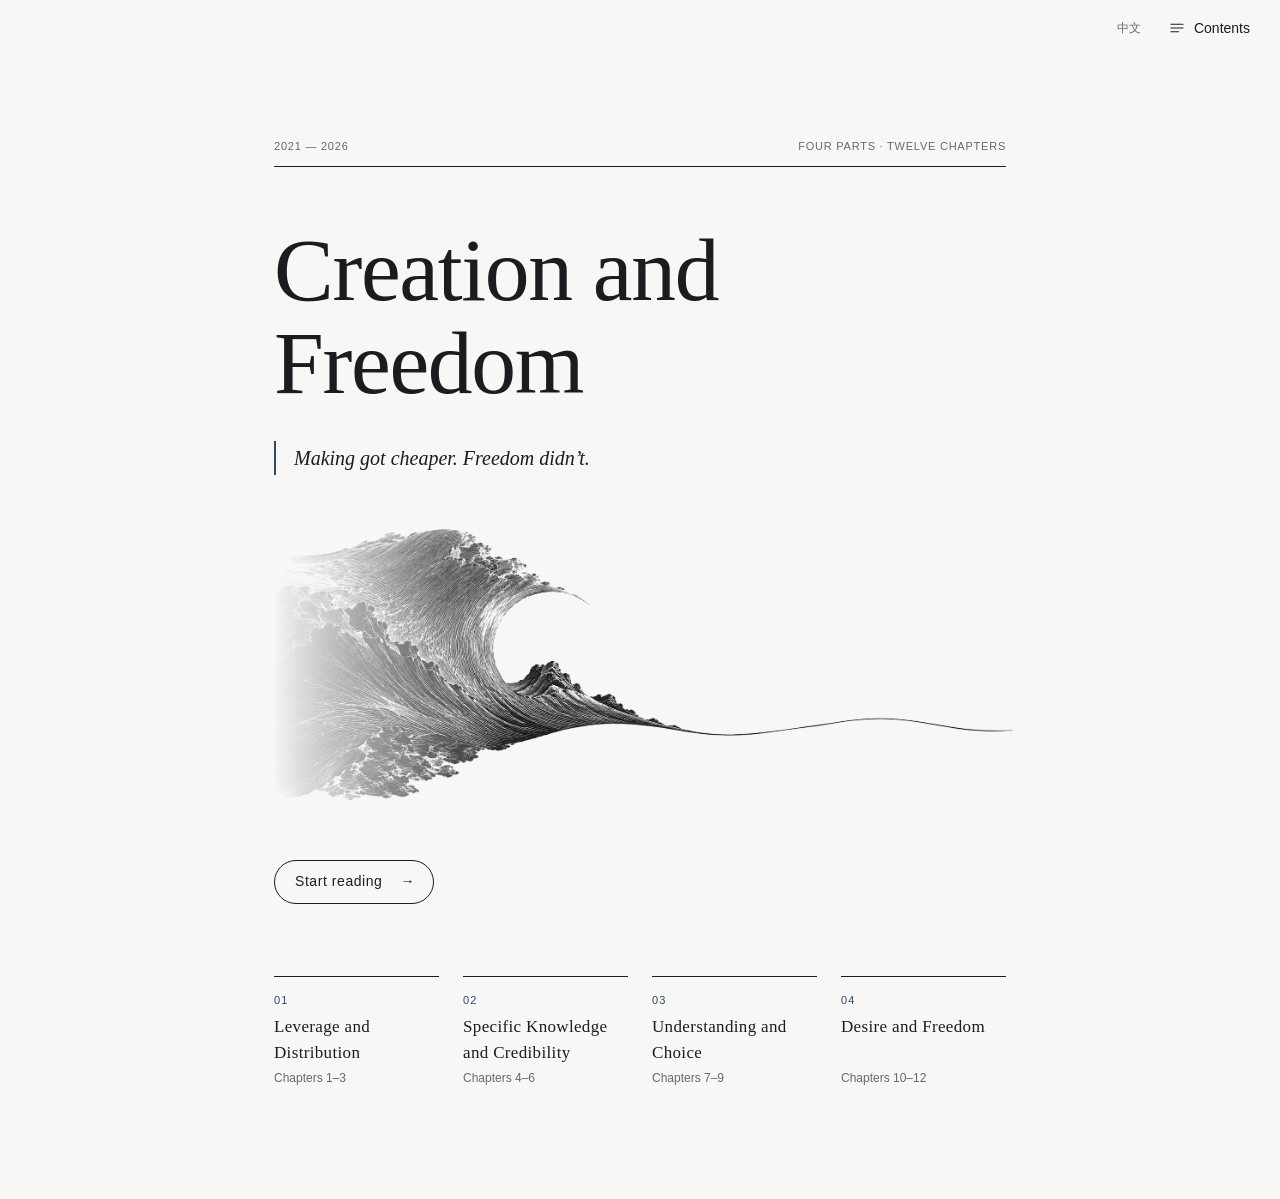
==== en/index.html @ 105a15ce "Polish editor notes and stabilize reader layout for v2.4.1" ====
<!doctype html>
<html lang="en">
<head>
<meta charset="utf-8"><meta name="viewport" content="width=device-width,initial-scale=1,viewport-fit=cover">
<meta name="color-scheme" content="light dark"><meta name="description" content="Creation and Freedom：A Naval Reader。">
<script>if(/^#c(?:0\d|1[0-4])(?:-b\d{3})?$/.test(location.hash)){document.documentElement.classList.add('reader-starting');document.addEventListener('DOMContentLoaded',()=>{if(!document.documentElement.classList.contains('js'))document.documentElement.classList.remove('reader-starting');},{once:true});}</script>
<title>Creation and Freedom · A Naval Reader</title><link rel="icon" href="data:,"><style>
@font-face{font-family:"Creation Kai";src:url("../assets/fonts/reader-kai-v241.woff2") format("woff2");font-style:normal;font-weight:400;font-display:swap}
@font-face{font-family:"Creation Song";src:url("../assets/fonts/reader-song-v240.woff2") format("woff2");font-style:normal;font-weight:400 600;font-display:swap}

/* Tokens. One neutral paper, one ink, one ink-indigo accent used sparingly. */
:root{
 --paper:#f7f7f5;--raised:#fff;--ink:#1b1c1f;--secondary:#666870;--line:#e2e3e3;--line-strong:#c9cbcd;--toggle-off:#8a8c92;--panel:#efeff0;
 --accent:#2e4a6b;--accent-soft:rgb(46 74 107 / 8%);--accent-line:rgb(46 74 107 / 30%);--wash:rgb(27 28 31 / 5%);--wash-strong:rgb(27 28 31 / 9%);
 --shadow:0 1px 2px rgb(27 28 31 / 6%),0 10px 32px rgb(27 28 31 / 10%);
 --body-size:18px;--serif:"Creation Song","Songti SC","Noto Serif CJK SC","Source Han Serif SC",SimSun,serif;
 --sans:-apple-system,BlinkMacSystemFont,"PingFang SC","Helvetica Neue","Microsoft YaHei",sans-serif;--kai:"Creation Kai","Kaiti SC","STKaiti","KaiTi",var(--serif);
 --body-font:var(--serif);--page-gap:48px;--bar:56px;--ease:cubic-bezier(.2,.7,.2,1);color-scheme:light
}
:root[data-night]{
 --paper:#121315;--raised:#1d1f22;--ink:#dcdde0;--secondary:#9c9fa6;--line:#2b2d31;--line-strong:#43464c;--toggle-off:#73767d;--panel:#18191c;
 --accent:#93abc7;--accent-soft:rgb(147 171 199 / 16%);--accent-line:rgb(147 171 199 / 38%);--wash:rgb(255 255 255 / 6%);--wash-strong:rgb(255 255 255 / 11%);
 --shadow:0 1px 2px rgb(0 0 0 / 30%),0 12px 36px rgb(0 0 0 / 40%);color-scheme:dark
}
:root[data-font=sans]{--body-font:var(--sans)}:root[data-font=kai]{--body-font:var(--kai)}
html[lang=en]{--serif:Charter,"Iowan Old Style",Georgia,"Times New Roman",serif;--kai:Baskerville,"Palatino Linotype",Palatino,Georgia,serif}

/* Base */
*{box-sizing:border-box}html{scroll-padding-top:84px;background:var(--paper)}
body{margin:0;background:var(--paper);color:var(--ink);font-family:var(--serif);-webkit-text-size-adjust:100%;-webkit-font-smoothing:antialiased;text-rendering:optimizeLegibility}
::selection{background:rgb(46 74 107 / 16%)}:root[data-night] ::selection{background:rgb(147 171 199 / 28%)}
a{color:inherit;text-underline-offset:.24em;text-decoration-thickness:1px;text-decoration-color:var(--line-strong)}
a:hover{text-decoration-color:currentColor}
strong{font-weight:600}
button,input,select,output,legend,dialog,.cover-meta,.cover-index,.chapter-part,.chapter-nav,.reading-entry,.menu-button,.muted,.disclaimer,#pager,.topbar{font-family:var(--sans)}
button,input,select{font-size:inherit}
button{cursor:pointer;background:transparent;color:var(--ink);border:0;min-width:44px;min-height:44px;padding:0 12px;border-radius:10px}
button:disabled,#pager button[aria-disabled=true]{opacity:.28;cursor:default}
a,button,input,select,summary{touch-action:manipulation;-webkit-tap-highlight-color:transparent}
a:focus-visible,button:focus-visible,input:focus-visible,select:focus-visible,summary:focus-visible{outline:2px solid var(--accent);outline-offset:3px;border-radius:6px}
#reading:focus,.chapter [tabindex="-1"]:focus{outline:none}
[hidden]{display:none!important}
.visually-hidden{position:absolute;width:1px;height:1px;padding:0;margin:-1px;overflow:hidden;clip-path:inset(50%);white-space:nowrap;border:0}
.skip-link{position:fixed;z-index:9;top:12px;left:16px;background:var(--raised);padding:14px 18px;border-radius:999px;text-decoration:none;font:500 13px/1 var(--sans);transform:translateY(-200%)}.skip-link:focus{transform:none;box-shadow:var(--shadow)}
.reader-starting main{visibility:hidden}

/* Top bar: quiet, translucent, with a hairline of chapter progress. */
.topbar{position:fixed;inset:0 0 auto;z-index:4;height:var(--bar);padding:0 max(16px,env(safe-area-inset-right)) 0 max(20px,env(safe-area-inset-left));display:flex;align-items:center;justify-content:space-between;gap:16px;background:color-mix(in srgb,var(--paper) 86%,transparent);-webkit-backdrop-filter:saturate(1.4) blur(14px);backdrop-filter:saturate(1.4) blur(14px)}
.topbar::after{content:"";position:absolute;inset:auto 0 0;height:1px;background:var(--line);opacity:0;transition:opacity .2s}
body:has(#cover[hidden]) .topbar::after{opacity:1}
.brand{min-height:44px;display:flex;align-items:center;font:600 14px/1 var(--serif);letter-spacing:.06em;text-decoration:none;white-space:nowrap;overflow:hidden;text-overflow:ellipsis;transition:opacity .2s}
html[lang=en] .brand{letter-spacing:0;font-weight:400;font-size:15px}
body:has(#cover:not([hidden])) .brand{opacity:0;visibility:hidden}
.top-actions{display:flex;align-items:center;gap:4px;margin-left:auto}
.language-switch{min-width:44px;min-height:44px;display:flex;justify-content:center;align-items:center;padding:0 10px;border-radius:10px;font:500 12px/1 var(--sans);letter-spacing:.04em;text-decoration:none;color:var(--secondary)}
@media(hover:hover){.language-switch:hover{color:var(--ink);background:var(--wash)}}
.menu-button{display:inline-flex;align-items:center;gap:8px;padding:0 14px 0 12px;font-size:14px;font-weight:500}
.menu-button svg{width:18px;height:18px;fill:none;stroke:currentColor;stroke-width:1.6;stroke-linecap:round}
@media(hover:hover){.menu-button:hover{background:var(--wash)}}.menu-button:active{background:var(--wash-strong)}
#read-progress{position:absolute;left:0;bottom:0;height:2px;width:100%;background:var(--accent);transform-origin:0 50%;transform:scaleX(var(--progress,0));z-index:1;transition:transform .25s var(--ease)}
body:has(#cover:not([hidden])) #read-progress{opacity:0}
.js body:has(dialog:modal) .top-actions{visibility:hidden}

/* Cover */
main{max-width:860px;margin:auto;padding:116px 64px 96px}
#cover{max-width:760px;margin:auto;padding-top:24px}
.cover-meta{display:flex;justify-content:space-between;gap:16px;border-bottom:1px solid var(--ink);padding-bottom:14px;font-size:11px;font-weight:500;letter-spacing:.14em;text-transform:uppercase;color:var(--secondary);font-variant-numeric:tabular-nums}
.cover-title{padding-top:56px}
.cover-title h1{font-size:clamp(48px,7vw,92px);font-weight:600;line-height:1.18;letter-spacing:.08em;margin:0 0 20px}
html[lang=en] .cover-title h1{letter-spacing:-.015em;line-height:1.04;font-weight:400}
.tagline{margin:32px 0 0;padding-left:18px;border-left:2px solid var(--accent);font:20px/1.7 var(--kai);color:var(--ink);max-width:28em}
html[lang=en] .tagline{font-style:italic}
/* The art's ink spans x 26–1732 and y 121–751 of 1774×887: crop the blank bands and scale so the ink meets both column edges. */
.cover-art{display:block;width:104%;max-width:none;height:auto;aspect-ratio:1774/672;object-fit:cover;margin:48px 0 0 -1.52%;mix-blend-mode:multiply;filter:brightness(1.02) contrast(1.03);-webkit-mask-image:linear-gradient(90deg,transparent 1%,rgb(0 0 0 / 35%) 12%,#000 32%);mask-image:linear-gradient(90deg,transparent 1%,rgb(0 0 0 / 35%) 12%,#000 32%)}
:root[data-night] .cover-art{filter:brightness(1.02) contrast(1.03) invert(1) brightness(.7);mix-blend-mode:screen;opacity:.9}
.cover-actions{display:flex;flex-wrap:wrap;align-items:center;gap:14px 24px;margin-top:48px}
.reading-entry{display:inline-flex;gap:18px;align-items:center;justify-content:space-between;min-height:44px;padding:10px 18px 10px 20px;border:1px solid var(--ink);color:var(--ink);border-radius:999px;font-size:14px;font-weight:500;letter-spacing:.04em;line-height:1.5;text-decoration:none;transition:background-color .2s var(--ease),color .2s var(--ease)}
:root[data-night] .reading-entry{border-color:var(--line-strong)}
:root[data-night] :is(.cover-meta,.cover-index a){border-color:var(--line-strong)}
.reading-entry span{transition:transform .2s var(--ease)}
@media(hover:hover){.reading-entry:hover{background:var(--ink);color:var(--paper)}:root[data-night] .reading-entry:hover{border-color:var(--ink)}}.reading-entry:hover span{transform:translateX(3px)}
.reading-entry:active{opacity:.85}
.disclaimer{margin:0;font-size:12px;line-height:1.6;color:var(--secondary)}
.cover-index{display:grid;grid-template-columns:repeat(4,minmax(0,1fr));gap:0 24px;margin-top:72px}
.cover-index a{position:relative;display:grid;grid-template-rows:auto 1fr auto;align-content:start;gap:6px;min-height:44px;padding:16px 0 18px;border-top:1px solid var(--ink);text-decoration:none}
.part-number{font:500 11px/1.4 var(--sans);letter-spacing:.1em;color:var(--accent);font-variant-numeric:tabular-nums}
.part-name{font:500 17px/1.5 var(--serif);letter-spacing:.02em}
.part-range{align-self:end;font-size:12px;color:var(--secondary)}
.part-arrow{position:absolute;right:0;top:15px;color:var(--secondary);opacity:0;transform:translateX(-4px);transition:opacity .2s,transform .2s var(--ease)}
.cover-index a:hover .part-arrow,.cover-index a:focus-visible .part-arrow{opacity:1;transform:none;color:var(--accent)}
.cover-index a:hover .part-name{text-decoration:underline;text-decoration-color:var(--accent-line);text-underline-offset:.3em}
.cover-toc{margin-top:50px}.js .cover-toc{display:none}

/* Reading column */
#reading-stage{width:min(100%,30em);font-size:var(--body-size);margin:auto}
.chapter{font:var(--body-size)/1.9 var(--body-font);overflow-wrap:break-word;line-break:strict;font-kerning:normal}
html[lang=zh-CN] .chapter{text-spacing-trim:trim-start}
html[lang=zh-CN] .cover-title h1{font-feature-settings:"halt"}
html[lang=zh-CN] :is(.chapter,.drawer-body,#note-dialog){text-autospace:normal}
.chapter-header{margin-bottom:2.4em;break-inside:avoid}
.chapter-part{display:flex;flex-direction:column;gap:12px;font-size:12px;letter-spacing:.08em;color:var(--secondary);margin:0 0 14px;line-height:1.5}
.chapter-no{font:400 52px/1 var(--serif);letter-spacing:0;color:var(--accent);font-variant-numeric:lining-nums tabular-nums}
html[lang=en] .chapter-no{font-variant-numeric:oldstyle-nums;font-size:58px}
.chapter h1{font-weight:600;font-size:1.65em;line-height:1.45;letter-spacing:.01em;margin:0;text-wrap:balance}
.row{display:contents}.prose{display:contents}
.prose p{margin:0 0 1.05em;text-align:justify;orphans:2;widows:2;hanging-punctuation:allow-end}
.prose h2{font-size:1.08em;font-weight:600;line-height:1.6;margin:2.1em 0 .8em;break-after:avoid;break-inside:avoid;text-wrap:balance}
.chapter-header+.heading-row h2{margin-top:.4em}
html[lang=en] .chapter{line-height:1.68;line-break:auto;hyphens:auto}
html[lang=en] .chapter h1,html[lang=en] .chapter h2{hyphens:none;letter-spacing:-.005em}
html[lang=en] .chapter h1{font-weight:600;line-height:1.25}
html[lang=en] :is(.chapter-part,.toc-group h2){letter-spacing:.01em;text-transform:none}
html[lang=en] .cover-meta{letter-spacing:.07em}

/* Editor's notes carry the counterpoints; a ruled margin sets them apart. */
.limit-row h2,.limit-row p{border-left:2px solid var(--accent-line);padding-left:1.1em}
.limit-row h2{margin-bottom:0;padding-bottom:.8em}
.limit-row p{margin-bottom:0;padding-bottom:1.05em}
.limit-tag{display:inline-block;margin-right:.7em;padding:.35em .55em;border-radius:5px;background:var(--accent-soft);color:var(--accent);font:600 .62em/1 var(--sans);letter-spacing:.1em;vertical-align:.18em;text-transform:uppercase}

.chapter-nav{display:grid;grid-template-columns:1fr 1fr;gap:16px;margin-top:3em;font-size:13px;line-height:1.55;break-inside:avoid}
.chapter-nav a{display:block;padding:14px 16px;border:1px solid var(--line);border-radius:12px;text-decoration:none;transition:border-color .2s,background .2s}
@media(hover:hover){.chapter-nav a:hover{border-color:var(--line-strong);background:var(--wash)}}
.chapter-nav a:last-child{grid-column:2;text-align:right}
.chapter-nav-label{display:block;font-size:11px;letter-spacing:.06em;color:var(--secondary);margin-bottom:4px}
.book-end{break-inside:avoid;text-align:center;padding:5em 0 3em;color:var(--secondary);font:15px/1.5 var(--serif);letter-spacing:.3em}
.book-end i{display:block;width:6px;height:6px;margin:24px auto 0;border-radius:50%;background:var(--accent)}

/* Note markers */
.paragraph-note{position:relative;display:inline-flex;align-items:center;justify-content:center;vertical-align:baseline;top:-.5em;width:18px;min-width:18px;height:18px;padding:0;margin-left:3px;border-radius:50%;font:600 9.5px/1 var(--sans);font-variant-numeric:tabular-nums;color:var(--accent);background:var(--accent-soft);text-decoration:none;white-space:nowrap;transition:background .15s,color .15s}
.paragraph-note::after{content:"";position:absolute;inset:-13px}
.note-anchor{display:inline-block;white-space:nowrap}
html[lang=zh-CN] .paragraph-note{margin-left:1px}
@media(hover:hover) and (pointer:fine){.paragraph-note:hover{color:var(--raised);background:var(--accent)}}
.paragraph-note:focus-visible{outline:none;box-shadow:none;border-radius:50%;color:var(--accent);background:var(--accent-line)}
.paragraph-note[aria-expanded=true]{color:var(--raised);background:var(--accent)}
.js .notes-hidden .paragraph-note{visibility:hidden;pointer-events:none}
.annotation-bank{border-top:1px solid var(--line);margin-top:50px}.annotation-bank article{padding:20px 0}.js .annotation-bank{display:none}

/* Paged mode. reader.js assumes the 48px column gap. */
.js body.is-paged{overflow:clip}
.js body.is-paged main{max-width:none;padding:0}
.js body.is-paged #reading-stage{position:fixed;top:max(84px,calc(env(safe-area-inset-top) + 64px));left:50%;transform:translateX(-50%);width:min(30em,calc(100vw - 64px));height:calc(100dvh - 164px - env(safe-area-inset-bottom));overflow:clip;touch-action:pan-y pinch-zoom}
.js body.is-paged .chapter{height:100%;width:100%;column-width:var(--page-width);column-gap:var(--page-gap);column-fill:auto;transform:translateX(var(--page-shift,0px))}
.js body.is-paged .prose p{hanging-punctuation:none}
.js body.is-paged .chapter-nav{display:none}
.js body.is-paged .chapter-header{margin-bottom:1.9em}
#pager{position:fixed;bottom:max(14px,env(safe-area-inset-bottom));left:50%;transform:translateX(-50%);width:min(30em,calc(100vw - 40px));font-size:var(--body-size);display:flex;justify-content:space-between;align-items:center;color:var(--secondary);z-index:3}
#pager button{color:var(--secondary);border-radius:50%;width:44px;padding:0;display:grid;place-items:center;transition:background .15s,color .15s}
@media(hover:hover){#pager button:hover:not([aria-disabled=true]){color:var(--ink);background:var(--wash)}}
#pager svg{display:block;width:20px;height:20px;fill:none;stroke:currentColor;stroke-width:1.5;stroke-linecap:round;stroke-linejoin:round}
#page-status{font:500 11px/1 var(--sans);letter-spacing:.08em;font-variant-numeric:tabular-nums;padding:7px 12px;border-radius:999px;background:var(--wash)}

/* Dialogs */
dialog{color:var(--ink);background:var(--raised);border:1px solid var(--line);padding:28px;width:min(500px,calc(100vw - 48px));max-height:calc(100dvh - 64px);overflow:auto;overscroll-behavior:contain}
dialog::backdrop{background:rgb(16 18 22 / 26%);-webkit-backdrop-filter:blur(2px);backdrop-filter:blur(2px)}
body:has(dialog:modal){overflow:hidden}
.dialog-header{display:flex;align-items:center;justify-content:space-between;gap:16px;margin-bottom:24px}
dialog h2{font-size:17px;font-weight:600;line-height:1.5;margin:0}
.close-button,.pin-contents,.settings-shortcut{display:grid;place-items:center;flex:0 0 44px;width:44px;height:44px;min-width:44px;padding:0;margin:0;color:var(--secondary)}
.close-button svg,.pin-contents svg,.settings-shortcut svg{display:block;width:20px;height:20px;fill:none;stroke:currentColor;stroke-width:1.5;stroke-linecap:round;stroke-linejoin:round}
.close-button:hover,.settings-shortcut:hover,.pin-contents:hover,.pin-contents[aria-pressed=true]{color:var(--ink)}
@media(hover:hover){.close-button:hover,.settings-shortcut:hover,.pin-contents:hover{background:var(--wash)}}
.close-button:active,.settings-shortcut:active,.pin-contents:active{background:var(--wash-strong)}
.close-button:focus-visible,.settings-shortcut:focus-visible,.pin-contents:focus-visible{outline:none;box-shadow:none;color:var(--accent);background:var(--accent-soft)}
.pin-contents[aria-pressed=true] svg path:first-child{fill:currentColor}.pin-contents[aria-pressed=false] svg{transform:rotate(35deg)}
.settings-shortcut circle{fill:var(--panel)}
.settings-shortcut{border-radius:50%}
.contents-actions{display:flex;align-items:center;flex-shrink:0;gap:2px}

/* Contents drawer */
#contents{margin:0 auto 0 0;width:360px;max-width:calc(100% - 28px);height:100dvh;max-height:100dvh;padding:0;border:0;border-right:1px solid var(--line);background:var(--panel);overflow:hidden;box-shadow:var(--shadow)}
#contents .dialog-header{padding:max(10px,env(safe-area-inset-top)) 12px 10px 24px;min-height:var(--bar);margin:0;border-bottom:1px solid var(--line);background:var(--panel)}
#contents[open]{display:grid;grid-template-rows:auto minmax(0,1fr)}
.drawer-body{padding:12px 24px max(28px,env(safe-area-inset-bottom));min-height:0;overflow:auto;overscroll-behavior:contain}
.drawer-section>summary{list-style:none;display:flex;align-items:center;justify-content:space-between;min-height:48px;cursor:pointer;font-size:14px;font-weight:500}
.drawer-section>summary::-webkit-details-marker{display:none}
.drawer-section>summary::after{content:"";width:7px;height:7px;margin-right:4px;border-right:1.5px solid var(--secondary);border-bottom:1.5px solid var(--secondary);transform:translateY(-2px) rotate(45deg);transition:transform .2s var(--ease)}
.drawer-section[open]>summary::after{transform:translateY(2px) rotate(-135deg)}
#search-panel,#marks-panel,.settings-panel{border-bottom:1px solid var(--line)}

.search-form{font-size:14px;margin:0 0 16px}
.search-field{position:relative;border:1px solid var(--line);border-radius:12px;background:var(--raised);transition:border-color .15s,box-shadow .15s}
.search-field::before{content:"";position:absolute;left:12px;top:50%;width:16px;height:16px;margin-top:-8px;background:var(--secondary);-webkit-mask:url("data:image/svg+xml,%3Csvg xmlns='http://www.w3.org/2000/svg' viewBox='0 0 24 24' fill='none' stroke='black' stroke-width='2' stroke-linecap='round'%3E%3Ccircle cx='11' cy='11' r='7'/%3E%3Cpath d='m20 20-3.5-3.5'/%3E%3C/svg%3E") center/contain no-repeat;mask:url("data:image/svg+xml,%3Csvg xmlns='http://www.w3.org/2000/svg' viewBox='0 0 24 24' fill='none' stroke='black' stroke-width='2' stroke-linecap='round'%3E%3Ccircle cx='11' cy='11' r='7'/%3E%3Cpath d='m20 20-3.5-3.5'/%3E%3C/svg%3E") center/contain no-repeat}
.search-field:focus-within{border-color:var(--accent);box-shadow:0 0 0 3px var(--accent-soft)}
input[type=search]{display:block;width:100%;min-height:44px;border:0;color:var(--ink);background:transparent;border-radius:12px;padding:8px 12px 8px 36px;font-size:16px;outline:none}
input[type=search]:focus-visible{outline:none}
input::placeholder{color:var(--secondary);opacity:1}
input[type=search]{padding-right:36px}input[type=search]::-webkit-search-cancel-button{-webkit-appearance:none;width:18px;height:18px;margin-right:-24px;background:var(--secondary);cursor:pointer;-webkit-mask:url("data:image/svg+xml,%3Csvg xmlns='http://www.w3.org/2000/svg' viewBox='0 0 24 24' fill='none' stroke='black' stroke-width='2' stroke-linecap='round'%3E%3Cpath d='m7 7 10 10M17 7 7 17'/%3E%3C/svg%3E") center/contain no-repeat}
#search-count{margin:10px 2px 0}#search-count:empty{display:none}
.muted{font-size:12px;color:var(--secondary)}
#search-results{margin:0 0 25px}
.search-result{display:block;margin:0 -12px 2px;padding:10px 12px;border-radius:10px;text-decoration:none}
@media(hover:hover){.search-result:hover{background:var(--wash)}}
.search-chapter{margin:18px 0 4px;font:500 12px/1.5 var(--sans);color:var(--secondary)}.search-chapter:first-child{margin-top:4px}
.search-result span{display:block;font:14px/1.75 var(--serif)}
mark{background:var(--accent-soft);color:var(--accent);border-radius:3px;padding:0 1px}

.toc-cover{display:inline-flex;align-items:center;gap:6px;min-height:44px;font-size:12px;margin:0 0 14px;text-decoration:none;color:var(--secondary)}
.toc-cover::before{content:"←"}.toc-cover:hover{color:var(--ink)}
.book-toc{display:grid;gap:22px}
.toc-group h2{font:500 12px/1.6 var(--sans);color:var(--secondary);margin:0 0 4px;letter-spacing:.08em}
.toc-group a{position:relative;display:block;text-decoration:none;line-height:1.55;padding:10px 26px 10px 0;font-size:14px;min-height:44px;transition:color .15s}
.toc-group a:has(.toc-number){display:grid;grid-template-columns:24px minmax(0,1fr);column-gap:10px}
.toc-number{font-size:12px;color:var(--secondary);padding-top:3px;font-variant-numeric:tabular-nums}
.toc-group a:hover .toc-title,.toc-group a:not(:has(.toc-number)):hover{text-decoration:underline;text-decoration-color:var(--line-strong)}
.toc-group a[aria-current=page]{font-weight:600}
.toc-group a[aria-current=page]::before{content:"";position:absolute;left:-24px;top:10px;bottom:10px;width:3px;border-radius:0 3px 3px 0;background:var(--accent)}
.toc-group a[aria-current=page] .toc-number{color:var(--accent)}
.last-position{position:absolute;right:0;top:14px;display:flex;width:16px;height:16px;color:var(--accent)}
.toc-group a[aria-current=page] .last-position{display:none}.last-position svg{display:block;width:100%;height:100%;fill:none;stroke:currentColor;stroke-width:1.5;stroke-linejoin:round}

/* Settings */
.settings-panel{margin-bottom:8px}
.reading-options{border:0;padding:0 0 12px;margin:0;display:flex;flex-direction:column;gap:6px;font-size:14px}
.reading-options>label{display:flex;align-items:center;gap:8px;min-height:44px;cursor:pointer}
.reading-options>label:has(input[type=checkbox]){flex-direction:row-reverse;justify-content:space-between}
.choice-row{border:0;padding:0;margin:0;width:100%;min-width:0;display:grid;grid-template-columns:44px minmax(0,1fr);gap:12px;align-items:center}
html[lang=en] .choice-row{grid-template-columns:64px minmax(0,1fr)}
.choice-label{font:13px/44px var(--sans);padding:0;white-space:nowrap}
.choice-options{display:flex;gap:2px;padding:3px;border-radius:11px;background:var(--wash);min-width:0}
.reading-options .choice-options label{position:relative;display:block;flex:1;min-height:40px;min-width:0;margin:0;cursor:pointer}
.choice-options input{position:absolute;width:1px;height:1px;opacity:0;inset:50% auto auto 50%}
.choice-options span{display:flex;justify-content:center;align-items:center;min-height:40px;padding:0 8px;border-radius:8px;font-size:13px;white-space:nowrap;color:color-mix(in srgb,var(--secondary) 75%,var(--ink));transition:background .15s,color .15s,box-shadow .15s}
.choice-options label:hover span{color:var(--ink)}
.choice-options input:checked+span{color:var(--ink);background:var(--raised);box-shadow:0 1px 2px rgb(0 0 0 / 8%),0 1px 6px rgb(0 0 0 / 5%);font-weight:500}
.choice-options input:focus-visible+span{outline:2px solid var(--accent);outline-offset:1px}
.choice-options .font-serif span{font-family:var(--serif);font-size:15px}.choice-options .font-sans span{font-family:var(--sans)}.choice-options .font-kai span{font-family:var(--kai);font-size:15px}
.font-control{display:grid!important;grid-template-columns:44px 24px minmax(0,1fr);gap:0 12px;margin-top:2px}
html[lang=en] .font-control{grid-template-columns:64px 24px minmax(0,1fr)}
.font-control output{order:2;font-variant-numeric:tabular-nums;color:var(--secondary)}
.font-control input{order:3;width:100%;min-width:70px;accent-color:var(--accent)}
input[type=checkbox]{accent-color:var(--accent);width:17px;height:17px}
.reading-options input[type=checkbox]{appearance:none;-webkit-appearance:none;flex:0 0 auto;position:relative;width:40px;height:24px;margin:0;border-radius:12px;background:var(--toggle-off);cursor:pointer;transition:background .2s var(--ease)}
.reading-options input[type=checkbox]::before{content:"";position:absolute;top:2px;left:2px;width:20px;height:20px;border-radius:50%;background:#fff;box-shadow:0 1px 3px rgb(0 0 0 / 25%);transition:transform .2s var(--ease)}
.reading-options input[type=checkbox]:checked{background:var(--accent)}
.reading-options input[type=checkbox]:checked::before{transform:translateX(16px)}
:root[data-night] .reading-options input[type=checkbox]::before{background:var(--ink)}:root[data-night] .reading-options input[type=checkbox]:checked::before{background:var(--paper)}
.mark-help{line-height:1.7;margin:2px 0 14px}
.downloads{display:flex;flex-wrap:wrap;align-items:center;gap:4px 20px;font-size:12px;margin:14px 0 0}
.downloads a{display:inline-flex;align-items:center;justify-content:center;min-height:44px;min-width:44px;font-weight:500}
.downloads .muted{flex-basis:100%;margin-top:-6px;font-size:11px}

/* Marks list */
#marks-count{margin-left:6px;font-variant-numeric:tabular-nums;color:var(--accent)}
.mark-group{margin:8px 0 22px}.mark-group h3{font:500 12px/1.6 var(--sans);color:var(--secondary);margin:0 0 4px}
.mark-entry{display:block;width:100%;text-align:left;min-height:44px;padding:12px 0;border-radius:0;border-bottom:1px solid var(--line);font:14px/1.7 var(--serif);overflow-wrap:anywhere}
.mark-entry:last-child{border-bottom:0}.mark-entry small{display:block;font:11px/1.5 var(--sans);color:var(--secondary);margin-bottom:4px}.mark-entry:hover:not(:disabled){text-decoration:underline;text-underline-offset:.2em;text-decoration-color:var(--line-strong)}
.mark-entry:disabled{opacity:1;color:var(--secondary)}
.mark-backup{display:flex;flex-wrap:wrap;gap:4px 16px}.mark-backup button{font-size:12px;padding:0;text-decoration:underline;text-underline-offset:.25em;text-decoration-color:var(--line-strong);border-radius:4px}
.marks-hint,#marks-message{line-height:1.7;margin:4px 0 16px}

/* Personal marks keep the type metrics and the book's inline structure. */
.reader-mark{background:transparent;color:inherit;text-decoration:none;font:inherit;padding:0;border-radius:2px;box-decoration-break:clone;-webkit-box-decoration-break:clone}
.reader-mark[data-flags="1"],.reader-mark[data-flags="3"]{background:#f6e3a1}
.reader-mark[data-flags="2"],.reader-mark[data-flags="3"]{text-decoration:underline;text-decoration-color:var(--accent);text-decoration-thickness:1.5px;text-underline-offset:.22em}
:root[data-night] .reader-mark[data-flags="1"],:root[data-night] .reader-mark[data-flags="3"]{background:#574a22}
#mark-toolbar{position:fixed;z-index:6;max-width:calc(100vw - 24px);background:var(--ink);color:var(--paper);border-radius:14px;box-shadow:var(--shadow);padding:4px;font:13px/1.5 var(--sans)}
:root[data-night] #mark-toolbar{background:#1f2124;color:var(--ink);border:1px solid var(--line-strong)}
.mark-actions{display:flex;align-items:center;gap:2px}
.mark-actions button{min-height:44px;padding:0 13px;border-radius:10px;white-space:nowrap;color:inherit;font-weight:500}
@media(hover:hover){.mark-actions button:hover:not(:disabled){background:rgb(128 128 128 / 22%)}}
.mark-actions button[aria-pressed=true]{background:rgb(128 128 128 / 26%);box-shadow:inset 0 -2px var(--accent)}
.mark-actions button:focus-visible{outline:2px solid var(--accent);outline-offset:-2px}
.mark-actions button:disabled{opacity:.4}
#close-marks{display:grid;place-items:center;min-width:44px;padding:0;opacity:.7}
#close-marks svg{width:16px;height:16px;fill:none;stroke:currentColor;stroke-width:1.6;stroke-linecap:round}
#mark-feedback{max-width:260px;margin:2px 10px 6px;font-size:12px;opacity:.75}
#undo-mark{display:block;width:100%;border-top:1px solid rgb(128 128 128 / 30%);margin-top:4px;font-size:12px;color:inherit;opacity:.8;border-radius:0 0 10px 10px}

/* Notes float beside their passage and point back to it. */
#note-dialog{position:fixed;inset:auto;margin:0;padding:0;max-width:none;max-height:none;overflow:visible;z-index:8;background:var(--raised);border:1px solid var(--line);border-radius:14px;box-shadow:var(--shadow)}
#note-dialog .note-scroll{max-height:var(--note-max-height,70dvh);padding:20px 22px 22px;overflow:auto;overscroll-behavior:contain;border-radius:inherit}
:root[data-night] #note-dialog{background:#1f2124;border-color:var(--line-strong)}
:root[data-night] #note-dialog::before{border-color:var(--line-strong)!important}
#note-dialog::before{content:"";position:absolute;left:var(--note-arrow-x,50%);width:12px;height:12px;background:inherit;transform:translateX(-50%) rotate(45deg);pointer-events:none}
#note-dialog[data-side=below]::before{top:-7px;border-left:1px solid var(--line);border-top:1px solid var(--line)}
#note-dialog[data-side=above]::before{bottom:-7px;border-right:1px solid var(--line);border-bottom:1px solid var(--line)}
#note-dialog .dialog-header{margin:0 0 12px;align-items:flex-start}
#note-dialog .close-button{margin:-8px -10px 0 0}
.note-kind-label{font:600 10px/1.4 var(--sans);letter-spacing:.12em;text-transform:uppercase;color:var(--accent);margin:0 0 6px}
#note-dialog h2{font:600 16px/1.5 var(--sans)}
#note-dialog-content{font:max(16px,calc(var(--body-size) - 2px))/1.8 var(--body-font)}
html[lang=en] #note-dialog-content{line-height:1.65}
.note-copy>p{margin:0 0 16px}
.note-links{border-top:1px solid var(--line);padding-top:14px;display:grid;gap:14px;font:13px/1.55 var(--sans)}
.note-links a{display:inline-block;overflow-wrap:anywhere;font-weight:500}
.note-source{font-size:11px;color:var(--secondary);margin-top:2px}
@media(prefers-reduced-motion:no-preference){
 #note-dialog[open]{animation:pop .16s var(--ease)}
 #contents[open]{animation:slide-in .22s var(--ease)}
 @keyframes pop{from{opacity:0;transform:translateY(4px) scale(.985)}to{opacity:1;transform:none}}
 @keyframes slide-in{from{opacity:0;transform:translateX(-16px)}to{opacity:1;transform:none}}
 .js .chapter:not([hidden]) .chapter-header{animation:rise .28s var(--ease)}
 @keyframes rise{from{opacity:0;transform:translateY(4px)}to{opacity:1;transform:none}}
}
@media(prefers-reduced-motion:reduce){*,*::before,*::after{transition:none!important;animation:none!important}}
#tap-help{margin-top:2px}@media(min-width:701px){#tap-help{display:none}}

/* A pinned contents panel is a reading companion with its own scroll area. */
@media(min-width:1024px){
 .has-pinned-contents{--contents-width:320px}
 .has-pinned-contents #contents{position:fixed;inset:0 auto 0 0;width:var(--contents-width);z-index:5;animation:none;box-shadow:none}
 .has-pinned-contents .topbar{left:var(--contents-width)}
 .has-pinned-contents main{max-width:none;margin-left:var(--contents-width);margin-right:0;padding-inline:32px}
 .js .has-pinned-contents.is-paged #reading-stage{left:calc(50% + var(--contents-width)/2);width:min(30em,calc(100vw - var(--contents-width) - 64px))}
 .has-pinned-contents #pager{left:calc(50% + var(--contents-width)/2);width:min(30em,calc(100vw - var(--contents-width) - 40px))}
}

/* Phone */
@media(max-width:700px){
 :root{--bar:52px}
 main{padding:88px 24px 64px}
 .topbar{padding-left:max(16px,env(safe-area-inset-left));padding-right:max(8px,env(safe-area-inset-right))}
 .menu-button{padding:0 12px 0 10px}
 #cover{padding-top:8px}
 .cover-meta{font-size:10px;letter-spacing:.12em}
 .cover-title{padding-top:40px}.cover-title h1{font-size:50px;letter-spacing:.06em}
 html[lang=en] .cover-title h1{font-size:46px}
 .tagline{margin-top:24px;font-size:17px}
 .cover-art{margin-top:32px}
 .cover-actions{margin-top:32px;gap:12px}
 .reading-entry{width:100%;min-height:52px}
 .disclaimer{width:100%}
 .cover-index{grid-template-columns:1fr 1fr;gap:0 18px;margin-top:40px}
 .cover-index a{padding:14px 0 16px}.part-name{font-size:16px}
 .chapter h1{font-size:1.5em}.chapter-no{font-size:44px}html[lang=en] .chapter-no{font-size:48px}
 .chapter-part{gap:10px;font-size:11px}
 .js body.is-paged #reading-stage{top:max(72px,calc(env(safe-area-inset-top) + 60px));width:calc(100vw - 48px);height:calc(100dvh - 144px - env(safe-area-inset-bottom))}
 .chapter-nav{grid-template-columns:1fr;gap:10px}.chapter-nav a:last-child{grid-column:auto}
 html[lang=en] .prose p{text-align:left;hyphens:none}
 /* Narrow zh columns can't absorb kinsoku runs like “不”， without visible letter gaps. */
 html[lang=zh-CN] .prose p{text-align:left}
 #note-dialog{border-radius:16px}#note-dialog .note-scroll{padding:18px 20px 20px}
 .note-links a{display:flex;align-items:center;min-height:44px;padding:4px 0}
 .paragraph-note{font-size:10px}
 .mark-actions button{padding-inline:11px}
}
@media(max-width:350px){main{padding-inline:20px}.cover-title h1{font-size:40px}.cover-index{gap:0 14px}.part-name{font-size:15px}.js body.is-paged #reading-stage{width:calc(100vw - 40px)}}
@media(max-height:480px){:root{--bar:48px}.js body.is-paged #reading-stage{top:58px;height:calc(100dvh - 116px)}#pager{bottom:4px}}

/* Accessibility modes */
@media(forced-colors:active){
 .reading-options input[type=checkbox]{appearance:auto;-webkit-appearance:auto;width:20px;height:20px}
 .reading-options input[type=checkbox]::before{display:none}
 .choice-options input:checked+span{outline:2px solid Highlight}
 .limit-row h2,.limit-row p{border-left-color:CanvasText}
 .close-button:focus-visible,.settings-shortcut:focus-visible,.pin-contents:focus-visible{outline:2px solid Highlight;outline-offset:-4px}
 #note-dialog{border-color:CanvasText;box-shadow:none}#note-dialog::before{border-color:CanvasText}
 .paragraph-note:focus-visible,.paragraph-note[aria-expanded=true]{outline:2px solid Highlight;outline-offset:3px}
 #read-progress{background:Highlight}
 .topbar{backdrop-filter:none;-webkit-backdrop-filter:none;background:Canvas}
}

@media print{
 @page{size:A5;margin:18mm 15mm}
 html{background:#fff}
 body{--paper:#fff;--ink:#222;--secondary:#666;--line:#ccc;--accent:#2e4a6b;--body-size:11pt;overflow:visible!important}
 .topbar,.skip-link,dialog,.chapter-nav,.paragraph-note,.annotation-bank,.cover-actions,.cover-index,.cover-toc,#pager,#mark-toolbar,#mark-status,.last-position{display:none!important}
 main,.has-pinned-contents main{padding:0!important;margin:0!important;max-width:none!important}
 #reading-stage{position:static!important;transform:none!important;width:100%!important;height:auto!important;overflow:visible!important}
 .chapter,#cover{display:block!important;break-before:page;transform:none!important;columns:auto!important;width:auto!important;height:auto!important}
 .chapter{font-size:11pt;line-height:1.8}.chapter h2{break-after:avoid}
 .limit-row p{orphans:3;widows:3}
 #c13 .chapter-header{margin-bottom:1.4em}
 #c13 .limit-row p{padding-bottom:.7em}
 .cover-title{padding-top:18mm}.cover-meta{margin-top:15mm}
 .cover-art{margin-top:14mm;max-height:70mm;filter:none!important;mix-blend-mode:normal!important}
 .reader-mark{background:transparent!important;text-decoration:none!important}
 .chapter-header{animation:none!important}
}
</style>
</head>
<body class="notes-hidden">
<a class="skip-link" href="#reading">Skip to text</a>
<header class="topbar"><a class="brand" href="#cover">Creation and Freedom</a><div class="top-actions"><a id="language-switch" class="language-switch" href="../index.html" lang="zh-CN" hreflang="zh-CN" aria-label="Switch language">中文</a><button id="menu-button" class="menu-button" aria-haspopup="dialog" aria-controls="contents" aria-expanded="false" hidden><svg viewBox="0 0 24 24" aria-hidden="true"><path d="M4 7h16M4 12h16M4 17h10"/></svg><span>Contents</span></button></div><div id="read-progress" aria-hidden="true"></div></header>
<main id="reading" tabindex="-1">
<section id="cover" aria-labelledby="book-title">
<div class="cover-meta"><span>2021 — 2026</span><span>FOUR PARTS · TWELVE CHAPTERS</span></div>
<header class="cover-title"><h1 id="book-title">Creation and Freedom</h1><p class="tagline">Making got cheaper. Freedom didn’t.</p></header>
<div class="cover-artwork"><img class="cover-art" data-src="../assets/cover-art.webp" width="1774" height="887" alt="" fetchpriority="high" decoding="async"><noscript><style>.cover-art[data-src]{display:none}</style><img class="cover-art" src="../assets/cover-art.webp" width="1774" height="887" alt="" decoding="async"></noscript></div>
<div class="cover-actions"><a id="reading-entry" class="reading-entry" href="#c00">Start reading <span aria-hidden="true">→</span></a></div>
<nav class="cover-index" aria-label="Four parts"><a href="#c01"><span class="part-number">01</span><span class="part-name">Leverage and Distribution</span><span class="part-range">Chapters 1–3</span><span class="part-arrow" aria-hidden="true">→</span></a><a href="#c04"><span class="part-number">02</span><span class="part-name">Specific Knowledge and Credibility</span><span class="part-range">Chapters 4–6</span><span class="part-arrow" aria-hidden="true">→</span></a><a href="#c07"><span class="part-number">03</span><span class="part-name">Understanding and Choice</span><span class="part-range">Chapters 7–9</span><span class="part-arrow" aria-hidden="true">→</span></a><a href="#c10"><span class="part-number">04</span><span class="part-name">Desire and Freedom</span><span class="part-range">Chapters 10–12</span><span class="part-arrow" aria-hidden="true">→</span></a></nav>
<nav class="book-toc cover-toc" aria-label="Full contents"><div class="toc-group"><h2>Opening</h2><a href="#c00">Before We Begin</a></div><div class="toc-group"><h2>Part 1 · Leverage and Distribution</h2><a href="#c01"><span class="toc-number">01</span><span class="toc-title">Know What You Want</span></a><a href="#c02"><span class="toc-number">02</span><span class="toc-title">Who Gets the Time You Save</span></a><a href="#c03"><span class="toc-number">03</span><span class="toc-title">When Code Gets Cheaper, Who Owns the Value?</span></a></div><div class="toc-group"><h2>Part 2 · Specific Knowledge and Credibility</h2><a href="#c04"><span class="toc-number">04</span><span class="toc-title">Ten Thousand Iterations, Not Ten Thousand Hours</span></a><a href="#c05"><span class="toc-number">05</span><span class="toc-title">When the Tool Keeps Saying “You’re Right”</span></a><a href="#c06"><span class="toc-number">06</span><span class="toc-title">Credibility Means Being Willing to Lose a Sale</span></a></div><div class="toc-group"><h2>Part 3 · Understanding and Choice</h2><a href="#c07"><span class="toc-number">07</span><span class="toc-title">Good Products Are Hard to Vary</span></a><a href="#c08"><span class="toc-number">08</span><span class="toc-title">From Twenty Percent to Thirty-One</span></a><a href="#c09"><span class="toc-number">09</span><span class="toc-title">The Smallest Team, the Highest Trust</span></a></div><div class="toc-group"><h2>Part 4 · Desire and Freedom</h2><a href="#c10"><span class="toc-number">10</span><span class="toc-title">Desire Is a Contract to Be Unhappy</span></a><a href="#c11"><span class="toc-number">11</span><span class="toc-title">Can Creativity and Happiness Coexist?</span></a><a href="#c12"><span class="toc-number">12</span><span class="toc-title">Leaving Money on the Table</span></a></div><div class="toc-group"><h2>Closing</h2><a href="#c13">Afterword: Making Got Cheaper; Freedom Didn’t</a><a href="#c14">A Note on the Sources</a></div></nav>
</section>
<div id="reading-stage"><section class="chapter" id="c00" data-id="00" aria-labelledby="c00-b000"><header class="chapter-header"><p class="chapter-part"><span class="chapter-part-name">Opening</span></p><h1 id="c00-b000" data-prose="c00-b000" tabindex="-1">Before We Begin</h1></header><div class="row"><div class="prose"><p id="c00-b001" data-prose="c00-b001" tabindex="-1">We’re working on a very difficult project—that’s why it’s called Impossible—with an amazing team, and it’s really exciting building something again. It’s very pure, starting over from the bottom. It’s always day one.</p></div></div><div class="row"><div class="prose"><p id="c00-b002" data-prose="c00-b002" tabindex="-1">I guess I just wasn’t satisfied being an investor, and I certainly don’t want to be a philosopher or just a media personality or a commentator. People who just talk too much and don’t do anything haven’t encountered reality. They haven’t gotten the harsh feedback from free markets or from physics or nature, and after a while it becomes just too much armchair philosophy. You’ve probably noticed my recent tweets have been much more practical and pragmatic, more grounded in the reality of working every <span class="note-anchor">day.<a class="paragraph-note" href="#n40" data-note="n40" aria-haspopup="dialog" aria-controls="note-dialog" aria-expanded="false" aria-label="Read note 1: Always Day One">1</a></span></p></div></div><div class="row"><div class="prose"><p id="c00-b003" data-prose="c00-b003" tabindex="-1">Around the same time, I started writing code again.</p></div></div><div class="row heading-row limit-row"><div class="prose"><h2 id="c00-b004" data-prose="c00-b004" tabindex="-1"><span class="limit-tag">Editor’s note<span class="visually-hidden">: </span></span>About This Book</h2></div></div><div class="row limit-row"><div class="prose"><p id="c00-b005" data-prose="c00-b005" tabindex="-1">Creation and Freedom is an independently compiled reader, first composed in Chinese and translated here. It draws on Naval Ravikant’s public conversations and posts from 2021 to 2026. Naval has neither authorized nor reviewed it.</p></div></div><div class="row limit-row"><div class="prose"><p id="c00-b006" data-prose="c00-b006" tabindex="-1">The text is narrated in Naval’s first person. Everything the “I” says comes from what he has said in public, trimmed and rearranged by the editor; the English edition stays close to his published wording. Notes give the source and context for each passage. Nivi, David Deutsch, Elon Musk, and others keep their own attribution.</p></div></div><div class="row limit-row"><div class="prose"><p id="c00-b007" data-prose="c00-b007" tabindex="-1">Each chapter closes with an editor’s note. These are the editor’s words: added conditions, reservations, and objections. They do not represent Naval’s views.</p></div></div><div class="row limit-row"><div class="prose"><p id="c00-b008" data-prose="c00-b008" tabindex="-1">The book asks one question: as making things gets easier, do people become freer? Part 1 asks how time and markets are redistributed once the cost of making falls. Part 2 looks at how specific knowledge, judgment, and credibility form through action. Part 3 covers good products, deep understanding, and small teams. Part 4 returns to desire, interest, and the tradeoffs of a life. The scope and limits of the material are described at the end.</p></div></div><nav class="chapter-nav" aria-label="Chapter navigation"><a href="#cover">Cover</a><a href="#c01"><span class="chapter-nav-label">Next chapter</span>Chapter 01 Know What You Want</a></nav></section><section class="chapter" id="c01" data-id="01" aria-labelledby="c01-b000"><header class="chapter-header"><p class="chapter-part"><span class="chapter-no"><span class="visually-hidden">Chapter </span>01<span class="visually-hidden"> · </span></span><span class="chapter-part-name">Part 1 · Leverage and Distribution</span></p><h1 id="c01-b000" data-prose="c01-b000" tabindex="-1">Know What You Want</h1></header><div class="row heading-row"><div class="prose"><h2 id="c01-b001" data-prose="c01-b001" tabindex="-1">A Junior Programmer, Fast and Free</h2></div></div><div class="row"><div class="prose"><p id="c01-b002" data-prose="c01-b002" tabindex="-1">Around December of 2025, coding agents hit an inflection point. People started using them and were like, “Wow—this is an agent that stays on track, can build apps soup to nuts, can solve thorny problems, and really feels like having a junior programmer at your disposal who’s fast, essentially free, and ready to please.”</p></div></div><div class="row"><div class="prose"><p id="c01-b003" data-prose="c01-b003" tabindex="-1">I have a computer science degree. I understand computer architecture and networking, a little bit of chips, algorithms. But I haven’t seriously coded in decades. I’d tried coding agents in the past with mixed results, but this time I really got into it. I describe an app in plain language, and the agent downloads libraries, wires up the services, builds test harnesses, and runs the program. I keep giving it feedback, even by voice—“This doesn’t work. That works. Change this. Change that”—and after a few rounds there’s a working app on my phone, without my having written a single line of <span class="note-anchor">code.<a class="paragraph-note" href="#n01" data-note="n01" aria-haspopup="dialog" aria-controls="note-dialog" aria-expanded="false" aria-label="Read note 2: Coding Again">2</a></span></p></div></div><div class="row"><div class="prose"><p id="c01-b004" data-prose="c01-b004" tabindex="-1">For a large group of people who either don’t code anymore or never did, this is mind-blowing. It takes them from idea space, and opinion space, and from taste directly into product. Product management has taken over coding. Vibe coding is the new product management. Instead of telling a bunch of engineers what to do, you’re telling a computer what to do. And the computer is tireless. It’s egoless, and it’ll just keep working.</p></div></div><div class="row heading-row"><div class="prose"><h2 id="c01-b005" data-prose="c01-b005" tabindex="-1">An App for an Audience of One</h2></div></div><div class="row"><div class="prose"><p id="c01-b006" data-prose="c01-b006" tabindex="-1">I built a custom tracking app for just my workouts, exactly the way I like it. I told the agent: “Use the functionality of Tonal and Ladder; follow Apple’s human interface guidelines to make it look like an Apple app; track my workouts the following way—here’s a text log of my last few workouts—and make it easy for me to re-enter new ones and to adjust them; build me pretty graphs and charts to track my progress.” Calculate strength scores. Integrate with Apple <span class="note-anchor">Health.<a class="paragraph-note" href="#n02" data-note="n02" aria-haspopup="dialog" aria-controls="note-dialog" aria-expanded="false" aria-label="Read note 3: Personal Applications">3</a></span></p></div></div><div class="row"><div class="prose"><p id="c01-b007" data-prose="c01-b007" tabindex="-1">Does this mean normal apps don’t have a place? No, of course they have a place. The apps that cover broad use cases are going to be the best-of-breeds. Someone’s hand-tuned them and slaved over them, and you’re not going to beat that if your use case is covered. But when you want something truly custom or private—niche apps that only you would want—this is incredible.</p></div></div><div class="row heading-row"><div class="prose"><h2 id="c01-b008" data-prose="c01-b008" tabindex="-1">The Version Without Compromise</h2></div></div><div class="row"><div class="prose"><p id="c01-b009" data-prose="c01-b009" tabindex="-1">There was an app I was obsessed with for about a year called Airchat, a social messenger for people to talk through voice and video. I had eight or nine engineers, depending on the day, and we worked pretty hard for nine to twelve months and shipped a couple of variations. It didn’t quite work, so we sold it off and got the investors their money back.</p></div></div><div class="row"><div class="prose"><p id="c01-b010" data-prose="c01-b010" tabindex="-1">I remember that experience as exhilarating, because I was building a product I wanted with a brilliant team. But I had to work through a team to do it. In building anything with a team, there are always compromises. Even if you’re the dictator in charge, which you rarely are, you have to accommodate other people. You can’t say, “Move this icon left. Now move it right. No, move it back. No, move it back again.” You’ll annoy the engineer. You can’t demand things where you don’t have a reasonable justification, where it’s just a gut feel.</p></div></div><div class="row"><div class="prose"><p id="c01-b011" data-prose="c01-b011" tabindex="-1">With an AI coding agent there’s none of that. It’s like a self-driving car: you don’t feel self-conscious in a self-driving car because there isn’t a driver sitting there. So now I’m rebuilding Airchat from scratch, exactly the way that I want it. There’s no <span class="note-anchor">compromises.<a class="paragraph-note" href="#n38" data-note="n38" aria-haspopup="dialog" aria-controls="note-dialog" aria-expanded="false" aria-label="Read note 4: Airchat and the Uncompromised Version">4</a></span></p></div></div><div class="row"><div class="prose"><p id="c01-b012" data-prose="c01-b012" tabindex="-1">You may end up with more things like Minecraft, which Notch famously coded by himself. It was one person’s vision. It may have looked weird—“What is this blocky graphics? It’s like a huge step backwards”—but he didn’t have to compromise. He didn’t have to explain to anybody why he wanted it that way.</p></div></div><div class="row"><div class="prose"><p id="c01-b013" data-prose="c01-b013" tabindex="-1">It really helps to have a clear direction, though. You have to know what you want—that’s actually the hardest thing—and have a very clear vision of it. I have that, because I was obsessed with Airchat for a year.</p></div></div><div class="row heading-row"><div class="prose"><h2 id="c01-b014" data-prose="c01-b014" tabindex="-1">A Prototype Is Not a Product</h2></div></div><div class="row"><div class="prose"><p id="c01-b015" data-prose="c01-b015" tabindex="-1">Don’t get me wrong—the majority of people are not going to code their own apps. This takes the number of people who might build apps from about 0.1 percent to one or two or three percent. For most people, computers are this magic black box, and the fact that it’s become 10x or 100x easier still doesn’t mean anything to them. But for people who are creative, self-motivated, and articulate, and who have a good vision, you can code now. There’s nobody standing between you and your prototype.</p></div></div><div class="row"><div class="prose"><p id="c01-b016" data-prose="c01-b016" tabindex="-1">We may not see super high-quality code, at least not in this generation. The architecture needs a lot of work, there may be security holes, and it may be hard to scale. If you go to market with a high-functioning app and need to scale to a lot of users, you want to recruit a great team and get real engineers on board, and you’re probably going to have to rewrite the whole thing. But if you’re experimenting, prototyping, getting to market, there’s nothing better.</p></div></div><div class="row"><div class="prose"><p id="c01-b017" data-prose="c01-b017" tabindex="-1">The personal app store is a little bit of a joke, too. It looks like an app store and my apps get delivered into it, but Apple will not let you build apps that can be downloaded on anyone’s iPhone. You have to key them against your specific devices. So I can deliver apps to friends and family; I can’t yet deliver them to <span class="note-anchor">everybody.<a class="paragraph-note" href="#n03" data-note="n03" aria-haspopup="dialog" aria-controls="note-dialog" aria-expanded="false" aria-label="Read note 5: From Prototype to Service">5</a></span></p></div></div><div class="row heading-row limit-row"><div class="prose"><h2 id="c01-b018" data-prose="c01-b018" tabindex="-1"><span class="limit-tag">Editor’s note<span class="visually-hidden">: </span></span>The Tool Amplifies Intention</h2></div></div><div class="row limit-row"><div class="prose"><p id="c01-b019" data-prose="c01-b019" tabindex="-1">AI has lowered the cost of making the first version. It has not lowered the cost of knowing what you want or of reliably handing the thing to others. Naval could rebuild Airchat because of a year of obsession; a vague intention, amplified by the same tools, only becomes a larger vagueness.</p></div></div><div class="row limit-row"><div class="prose"><p id="c01-b020" data-prose="c01-b020" tabindex="-1">For many people, the first reduction is already enough. The second still demands the old disciplines: engineering, distribution, and a willingness to answer for other people.</p></div></div><nav class="chapter-nav" aria-label="Chapter navigation"><a href="#c00"><span class="chapter-nav-label">Previous chapter</span>Before We Begin</a><a href="#c02"><span class="chapter-nav-label">Next chapter</span>Chapter 02 Who Gets the Time You Save</a></nav></section><section class="chapter" id="c02" data-id="02" aria-labelledby="c02-b000"><header class="chapter-header"><p class="chapter-part"><span class="chapter-no"><span class="visually-hidden">Chapter </span>02<span class="visually-hidden"> · </span></span><span class="chapter-part-name">Part 1 · Leverage and Distribution</span></p><h1 id="c02-b000" data-prose="c02-b000" tabindex="-1">Who Gets the Time You Save</h1></header><div class="row heading-row"><div class="prose"><h2 id="c02-b001" data-prose="c02-b001" tabindex="-1">A Taste of Freedom</h2></div></div><div class="row"><div class="prose"><p id="c02-b002" data-prose="c02-b002" tabindex="-1">Nothing will make you more productive than owning your time. Nothing will make you less productive than selling it.</p></div></div><div class="row"><div class="prose"><p id="c02-b003" data-prose="c02-b003" tabindex="-1">I said a long time ago that a taste of freedom can make you unemployable. I mean unemployable in the classic sense of nine-to-five, following the playbook, and having a boss. Once you’ve broken out of that, once you’ve walked the tightrope without a net, without a boss, without a job, it’s hard to go back. This can even happen in startups, in a small team where you’re very <span class="note-anchor">self-motivated.<a class="paragraph-note" href="#n04" data-note="n04" aria-haspopup="dialog" aria-controls="note-dialog" aria-expanded="false" aria-label="Read note 6: Control of Time">6</a></span></p></div></div><div class="row"><div class="prose"><p id="c02-b004" data-prose="c02-b004" tabindex="-1">To the average person it looks like huge negatives: you don’t have weekends, you don’t have vacations, you don’t have time off, you don’t have work-life balance. But, at the same time, when you are working, it doesn’t feel like work. It’s something you’re highly motivated to do, and that’s the reward.</p></div></div><div class="row"><div class="prose"><p id="c02-b005" data-prose="c02-b005" tabindex="-1">I do think this is a one-way door. Once people experience working on something they care about, with people they really like, in a way where they’re self-motivated, they’re unemployable. They can’t go back to a normal job with a manager and a boss and check-ins and nine-to-five and “Show up this day, this week, sit in this desk, commute at this time.”</p></div></div><div class="row heading-row"><div class="prose"><h2 id="c02-b006" data-prose="c02-b006" tabindex="-1">Set Aside the Stress</h2></div></div><div class="row"><div class="prose"><p id="c02-b007" data-prose="c02-b007" tabindex="-1">If you’re doing it for the right reasons, with the right people, in the right way, and if you can set aside the stress of not hitting your goals—which is real and hard to set aside—then it doesn’t feel like work.</p></div></div><div class="row"><div class="prose"><p id="c02-b008" data-prose="c02-b008" tabindex="-1">That’s when you’re most productive. You’re basically only measured on your output, and you’re only held up to the bar you raised for yourself. So it can be extremely exhilarating and <span class="note-anchor">freeing.<a class="paragraph-note" href="#n06" data-note="n06" aria-haspopup="dialog" aria-controls="note-dialog" aria-expanded="false" aria-label="Read note 7: Autonomy and Pressure">7</a></span></p></div></div><div class="row heading-row"><div class="prose"><h2 id="c02-b009" data-prose="c02-b009" tabindex="-1">Doing Creates an Appetite for Learning</h2></div></div><div class="row"><div class="prose"><p id="c02-b010" data-prose="c02-b010" tabindex="-1">Since going back to building, I find myself reading more books. I find myself listening to more technical podcasts. I find myself brainstorming a lot more. I’m just more mentally active. I’m even willing to meet more companies outside of investing, because I’m learning from them.</p></div></div><div class="row"><div class="prose"><p id="c02-b011" data-prose="c02-b011" tabindex="-1">Being active makes me want to naturally learn more, and not in a way that’s unfun or causes me to burn out. So I think doing leads to the desire to learn, and therefore to learning. And of course there’s the learning from the doing itself. If you’re purely learning for learning’s sake, it gets empty after a little while. The motivation isn’t the <span class="note-anchor">same.<a class="paragraph-note" href="#n05" data-note="n05" aria-haspopup="dialog" aria-controls="note-dialog" aria-expanded="false" aria-label="Read note 8: An Appetite for Learning">8</a></span></p></div></div><div class="row heading-row limit-row"><div class="prose"><h2 id="c02-b012" data-prose="c02-b012" tabindex="-1"><span class="limit-tag">Editor’s note<span class="visually-hidden">: </span></span>The Time You Save May Not Be Yours</h2></div></div><div class="row limit-row"><div class="prose"><p id="c02-b013" data-prose="c02-b013" tabindex="-1">Suppose a tool compresses a day’s work into an hour. Where do the other seven hours go? If what you sell is hours, the answer is often seven more hours of tasks. The tool decides how fast the work gets done; the structure of the work decides who gets the time saved. The two need to be judged separately.</p></div></div><div class="row limit-row"><div class="prose"><p id="c02-b014" data-prose="c02-b014" tabindex="-1">Controlling your own time usually requires savings, skills, and room for error, which not everyone has right now. Being made “unemployable” liberates someone with a fallback; for someone without one, it may be a risk. A more practical step is to seek, in your current position, a little more accountability for outcomes and a little less for hours, and to keep at least part of the saved time for your own choosing.</p></div></div><div class="row limit-row"><div class="prose"><p id="c02-b015" data-prose="c02-b015" tabindex="-1">There’s a further catch. Once AI makes feedback fast, it’s easy to keep going one version after another and refill the saved time yourself. Without setting aside the stress of unmet goals, autonomy is just a better-hidden kind of overtime.</p></div></div><nav class="chapter-nav" aria-label="Chapter navigation"><a href="#c01"><span class="chapter-nav-label">Previous chapter</span>Chapter 01 Know What You Want</a><a href="#c03"><span class="chapter-nav-label">Next chapter</span>Chapter 03 When Code Gets Cheaper, Who Owns the Value?</a></nav></section><section class="chapter" id="c03" data-id="03" aria-labelledby="c03-b000"><header class="chapter-header"><p class="chapter-part"><span class="chapter-no"><span class="visually-hidden">Chapter </span>03<span class="visually-hidden"> · </span></span><span class="chapter-part-name">Part 1 · Leverage and Distribution</span></p><h1 id="c03-b000" data-prose="c03-b000" tabindex="-1">When Code Gets Cheaper, Who Owns the Value?</h1></header><div class="row heading-row"><div class="prose"><h2 id="c03-b001" data-prose="c03-b001" tabindex="-1">A Tsunami of Applications</h2></div></div><div class="row"><div class="prose"><p id="c03-b002" data-prose="c03-b002" tabindex="-1">Just like now anybody can make a video or anyone can make a podcast, anyone can now make an application. So we should expect to see a tsunami of applications. Not that we don’t have one already in the App Store, but it doesn’t even begin to compare to what we’re going to see.</p></div></div><div class="row"><div class="prose"><p id="c03-b003" data-prose="c03-b003" tabindex="-1">You might have wanted an app for a very specific thing, like tracking lunar phases in a certain context, or a certain kind of personality test, or a video game that made you nostalgic for something. Before, the market just wasn’t large enough to justify the cost of an engineer coding away for a year or two. That app that could have never existed will now exist.</p></div></div><div class="row"><div class="prose"><p id="c03-b004" data-prose="c03-b004" tabindex="-1">Look at what happened on the internet. Amazon replaced a bunch of bookstores with one super bookstore and a zillion long-tail sellers. YouTube replaced a bunch of medium-sized TV stations with one giant aggregator, or maybe a second one called Netflix, and a whole long tail of content producers. The App Store model will become even more extreme. You’ll have one or two giant app stores helping you filter through all of the AI slop. At the very head, a few huge apps will become even bigger, because they can address a lot more use cases or just be a lot more polished. And there’ll be a long tail of tiny little apps filling every niche imaginable.</p></div></div><div class="row"><div class="prose"><p id="c03-b005" data-prose="c03-b005" tabindex="-1">As the internet reminds us, the real power and wealth—super wealth—goes to the aggregator. But there’s also a huge distribution of resources into the long tail. It’s the medium-sized firms that get blown apart: the 5, 10, 20-person software companies that were filling a niche for an enterprise use case, which can now be vibe coded away, or absorbed by the lead app in the <span class="note-anchor">space.<a class="paragraph-note" href="#n07" data-note="n07" aria-haspopup="dialog" aria-controls="note-dialog" aria-expanded="false" aria-label="Read note 9: A Tsunami of Applications">9</a></span></p></div></div><div class="row heading-row"><div class="prose"><h2 id="c03-b006" data-prose="c03-b006" tabindex="-1">Pure Software Is Uninvestable</h2></div></div><div class="row"><div class="prose"><p id="c03-b007" data-prose="c03-b007" tabindex="-1">I put out a tweet that was something like, “Pure software is not venture investable anymore.” Nivi remembered it as “Pure software is rapidly becoming uninvestable.” That’s a watered-down version of what I really wanted to say, which is that pure software is uninvestable. Full stop.</p></div></div><div class="row"><div class="prose"><p id="c03-b008" data-prose="c03-b008" tabindex="-1">If your whole advantage is “Hey, I’m building cool software that other people don’t know how to build,” that’s uninvestable, for two reasons. One is they can just hack it together today. The second is that coding agents are getting better so quickly that within a year, or even less, they’ll probably be building scalable software with good architecture. So if you’re a venture investor now, you’re looking for hardware, network effects, and AI <span class="note-anchor">models.<a class="paragraph-note" href="#n09" data-note="n09" aria-haspopup="dialog" aria-controls="note-dialog" aria-expanded="false" aria-label="Read note 10: Pure Software Is Uninvestable">10</a></span></p></div></div><div class="row"><div class="prose"><p id="c03-b009" data-prose="c03-b009" tabindex="-1">The world is moving a lot faster now—geopolitically, economically, technologically. VCs are being forced to fund more hardware, rockets, drones, AI—sci-fi technologies, if you would call it that.</p></div></div><div class="row"><div class="prose"><p id="c03-b010" data-prose="c03-b010" tabindex="-1">Cheaper software unlocks hardware, too. If you’re making security cameras, or toys for kids, or programmable lamps, the software just got a lot easier. You can have some bright kid with Claude Code get in there and build all the software you need. Or maybe you don’t need any software, because your devices are controlled by each person’s agent.</p></div></div><div class="row heading-row"><div class="prose"><h2 id="c03-b011" data-prose="c03-b011" tabindex="-1">The Open Question at the Model Layer</h2></div></div><div class="row"><div class="prose"><p id="c03-b012" data-prose="c03-b012" tabindex="-1">The biggest uncertainty is at the model layer, and I don’t know the answer. Does training stay concentrated in a few labs? Does open source really have a chance? Or do people just always want the smartest model, so that they’ll give up privacy, they’ll give up open source, and they’ll just pay up in the cloud?</p></div></div><div class="row"><div class="prose"><p id="c03-b013" data-prose="c03-b013" tabindex="-1">There are forces on both sides. You pay for intelligence: the model that’s right 92% of the time is worth almost infinitely more than the one that’s right 88% of the time, because mistakes in the real world are so costly that a couple of bucks extra to get the right answer is worth it. That drives runaway scale economies. On the other side, China manufactures most of the consumer electronics, and Nvidia just wants to sell as many cards as possible. For both, open source is hugely beneficial, because it commoditizes their <span class="note-anchor">complement.<a class="paragraph-note" href="#n39" data-note="n39" aria-haspopup="dialog" aria-controls="note-dialog" aria-expanded="false" aria-label="Read note 11: Concentration and Open Source">11</a></span></p></div></div><div class="row heading-row"><div class="prose"><h2 id="c03-b014" data-prose="c03-b014" tabindex="-1">A Different Answer from 2021</h2></div></div><div class="row"><div class="prose"><p id="c03-b015" data-prose="c03-b015" tabindex="-1">Before this round of AI, in a 2021 conversation with Chris Dixon on Tim Ferriss’s show, I gave another answer to <em>who owns the value</em>: Web3. Code would be open, users would control their data, and contributors would share in platform ownership, while applications snapped together like building <span class="note-anchor">blocks.<a class="paragraph-note" href="#n08" data-note="n08" aria-haspopup="dialog" aria-controls="note-dialog" aria-expanded="false" aria-label="Read note 12: Ownership and Open Code">12</a></span></p></div></div><div class="row heading-row limit-row"><div class="prose"><h2 id="c03-b016" data-prose="c03-b016" tabindex="-1"><span class="limit-tag">Editor’s note<span class="visually-hidden">: </span></span>Predictions Have Dates</h2></div></div><div class="row limit-row"><div class="prose"><p id="c03-b017" data-prose="c03-b017" tabindex="-1">Most of these judgments come from February to May 2026. They are an investor’s guesses about change in progress, and some pull against each other. In the same conversation, Naval said agent-written code would probably need a full rewrite once it had to serve many users, and predicted that within a year agents would write scalable software. In February he said small software companies would be squeezed; by April he allowed that big companies might also benefit because they own <span class="note-anchor">distribution.<a class="paragraph-note" href="#n03" data-note="n03" aria-haspopup="dialog" aria-controls="note-dialog" aria-expanded="false" aria-label="Read note 5: From Prototype to Service">5</a></span> These are dated judgments, best read as hypotheses.</p></div></div><div class="row limit-row"><div class="prose"><p id="c03-b018" data-prose="c03-b018" tabindex="-1">The 2021 Web3 ideas went through a speculative peak and a retreat in the following years. They did not become the default rules of mainstream platforms, and in the 2025–2026 conversations this book draws on, Naval’s focus had moved to AI and hardware. The questions they raised have only grown sharper with AI: when models can learn from your work and aggregators distribute it, how does work get discovered, can you take your data with you, and how are contributions rewarded?</p></div></div><div class="row limit-row"><div class="prose"><p id="c03-b019" data-prose="c03-b019" tabindex="-1">A further reservation: writing software others can’t was never a software company’s only moat. Trust, data, service, distribution, and deep knowledge of an industry are often harder to copy than code. The companies being squeezed may be mostly those with nothing but code. For individual makers, the conclusion is optimistic. Making something no longer requires funding; building a livelihood on it means finding the part that isn’t code.</p></div></div><nav class="chapter-nav" aria-label="Chapter navigation"><a href="#c02"><span class="chapter-nav-label">Previous chapter</span>Chapter 02 Who Gets the Time You Save</a><a href="#c04"><span class="chapter-nav-label">Next chapter</span>Chapter 04 Ten Thousand Iterations, Not Ten Thousand Hours</a></nav></section><section class="chapter" id="c04" data-id="04" aria-labelledby="c04-b000"><header class="chapter-header"><p class="chapter-part"><span class="chapter-no"><span class="visually-hidden">Chapter </span>04<span class="visually-hidden"> · </span></span><span class="chapter-part-name">Part 2 · Specific Knowledge and Credibility</span></p><h1 id="c04-b000" data-prose="c04-b000" tabindex="-1">Ten Thousand Iterations, Not Ten Thousand Hours</h1></header><div class="row heading-row"><div class="prose"><h2 id="c04-b001" data-prose="c04-b001" tabindex="-1">Others Have to Say It</h2></div></div><div class="row"><div class="prose"><p id="c04-b002" data-prose="c04-b002" tabindex="-1">You don’t get to say you’re exceptional at something. Other people get to say you’re exceptional at something, and your mom doesn’t count.</p></div></div><div class="row"><div class="prose"><p id="c04-b003" data-prose="c04-b003" tabindex="-1">Anyone who has been in the investing business is constantly hit by people who say, “I’m so great at something,” and they’re a little delusional. Feedback from other people is usually fake. Awards are fake. Critics are fake. Kudos from your friends and family are fake. They might try to be genuine, but it’s lost in such a sea of fakeness that you’re not going to get real feedback.</p></div></div><div class="row"><div class="prose"><p id="c04-b004" data-prose="c04-b004" tabindex="-1">Real feedback comes from free markets and nature. Physics is harsh: either your product worked, or it didn’t. Free markets are harsh: either people buy it, or they don’t. Individuals search for truth; groups search for consensus. That’s why a group can’t give you good <span class="note-anchor">feedback.<a class="paragraph-note" href="#n10" data-note="n10" aria-haspopup="dialog" aria-controls="note-dialog" aria-expanded="false" aria-label="Read note 13: Real Feedback">13</a></span></p></div></div><div class="row heading-row"><div class="prose"><h2 id="c04-b005" data-prose="c04-b005" tabindex="-1">Four Hundred Calls</h2></div></div><div class="row"><div class="prose"><p id="c04-b006" data-prose="c04-b006" tabindex="-1">I have an entrepreneur friend who is super hardworking. But what I notice is that he’s the most courageous. He just does not care what’s in the way. Nothing gets him down. He’s always laughing or smiling. He’s always moving through it.</p></div></div><div class="row"><div class="prose"><p id="c04-b007" data-prose="c04-b007" tabindex="-1">A hundred years ago you would’ve said, “Oh, he’s the most courageous. Go charge that machine gun nest.” He would’ve been good for that. In an entrepreneurship context, he’s the one who can keep beating his head against the sales wall, calling hundreds of people until finally one person says yes. He’ll call 400 people and get 399 nos. And he’s fine with one “Yes.” And that’s enough. Then he can start iterating and learning from <span class="note-anchor">there.<a class="paragraph-note" href="#n11" data-note="n11" aria-haspopup="dialog" aria-controls="note-dialog" aria-expanded="false" aria-label="Read note 14: The Courage to Face Rejection">14</a></span></p></div></div><div class="row"><div class="prose"><p id="c04-b008" data-prose="c04-b008" tabindex="-1">That’s his specific knowledge. It is knowledge: a capability he knows he’s okay with, with an outcome on the other side he’s willing to go for. That’s a superpower. If he develops it a little further, or combines it with something else, or just applies it where it’s needed, it makes him somewhat irreplaceable. You find your specific knowledge through action—by doing.</p></div></div><div class="row heading-row"><div class="prose"><h2 id="c04-b009" data-prose="c04-b009" tabindex="-1">What You Would Do with No Audience</h2></div></div><div class="row"><div class="prose"><p id="c04-b010" data-prose="c04-b010" tabindex="-1">A lot of friends approach me and say, “Hey, let’s start a podcast together.” And I’m like, “Do you genuinely enjoy talking? Do you genuinely enjoy talking a lot?” I don’t mean enjoy it a little bit. If you’re going to be the top at it, you have to be almost psychopathic in how much you enjoy the thing.</p></div></div><div class="row"><div class="prose"><p id="c04-b011" data-prose="c04-b011" tabindex="-1">Otherwise they do two or three episodes, and then they drop off. Their listeners pick up on it: “Actually this person is just asking a bunch of questions, kind of flat-faced, and doesn’t seem to really enjoy it, and is doing the podcast equivalent of looking at their watch.”</p></div></div><div class="row"><div class="prose"><p id="c04-b012" data-prose="c04-b012" tabindex="-1">Whereas Joe Rogan is so into talking to all these weird people he has on his podcast that he would be doing it even if he had no audience. And he was doing it when he had no audience, on Ustream, live streaming late at night on one random website. It’s no coincidence he’s the top <span class="note-anchor">podcaster.<a class="paragraph-note" href="#n12" data-note="n12" aria-haspopup="dialog" aria-controls="note-dialog" aria-expanded="false" aria-label="Read note 15: Doing It with No Audience">15</a></span></p></div></div><div class="row"><div class="prose"><p id="c04-b013" data-prose="c04-b013" tabindex="-1">So when you’re marketing, lean into your specific knowledge and into yourself. If you enjoy talking, try podcasting. If you enjoy a more conversational tone, try a live network. If you like long-form writing, or short-form, write. Choosing a business, a role, or a co-founder is a fit problem. It is a matching problem.</p></div></div><div class="row heading-row"><div class="prose"><h2 id="c04-b014" data-prose="c04-b014" tabindex="-1">Iteration Is Not Repetition</h2></div></div><div class="row"><div class="prose"><p id="c04-b015" data-prose="c04-b015" tabindex="-1">I said, “Become the best in the world at what you do. Keep redefining what you do until this is true.” The only way that redefining is going to work is through iteration, through doing.</p></div></div><div class="row"><div class="prose"><p id="c04-b016" data-prose="c04-b016" tabindex="-1">And iterate does not mean repetition. Iterate is not mechanical. It’s not 10,000 hours, it’s 10,000 iterations. It’s not time spent. It’s learning loops. You do something, and then you stop and you pause and you reflect. You see how well that worked or did not work. Then you change it. Then you try something else. That’s the process of iteration, and that’s the process of learning. All learning systems work this way. Evolution is iteration: there’s mutation, there’s replication, and then there’s selection.</p></div></div><div class="row heading-row limit-row"><div class="prose"><h2 id="c04-b017" data-prose="c04-b017" tabindex="-1"><span class="limit-tag">Editor’s note<span class="visually-hidden">: </span></span>Courage Needs Decent Odds</h2></div></div><div class="row limit-row"><div class="prose"><p id="c04-b018" data-prose="c04-b018" tabindex="-1">“399 nos” is a survivor’s story. It works when one yes is enough to sustain the business and each rejection is cheap. In other situations, constant rejection signals that the direction is wrong, not that more courage is needed.</p></div></div><div class="row limit-row"><div class="prose"><p id="c04-b019" data-prose="c04-b019" tabindex="-1">Iteration is how to tell the two apart. If each rejection teaches you something and changes what you do, you are iterating. If after 399 rejections you are still saying the same sentence, that is only repetition. <em>What am I good at?</em> is a question you keep revising, and results narrow the answer: which problems, by what means, for which people you do especially well.</p></div></div><nav class="chapter-nav" aria-label="Chapter navigation"><a href="#c03"><span class="chapter-nav-label">Previous chapter</span>Chapter 03 When Code Gets Cheaper, Who Owns the Value?</a><a href="#c05"><span class="chapter-nav-label">Next chapter</span>Chapter 05 When the Tool Keeps Saying “You’re Right”</a></nav></section><section class="chapter" id="c05" data-id="05" aria-labelledby="c05-b000"><header class="chapter-header"><p class="chapter-part"><span class="chapter-no"><span class="visually-hidden">Chapter </span>05<span class="visually-hidden"> · </span></span><span class="chapter-part-name">Part 2 · Specific Knowledge and Credibility</span></p><h1 id="c05-b000" data-prose="c05-b000" tabindex="-1">When the Tool Keeps Saying “You’re Right”</h1></header><div class="row heading-row"><div class="prose"><h2 id="c05-b001" data-prose="c05-b001" tabindex="-1">The Weight of Judgment</h2></div></div><div class="row"><div class="prose"><p id="c05-b002" data-prose="c05-b002" tabindex="-1">In the age of infinite leverage, judgment is the most important skill. There are programmers who just pick the right thing to work on and create something valuable, and others who pick the wrong thing, and their work has zero value in that short timeframe. Intelligence is not normally distributed. Leverage is not normally distributed. Programmability is not normally distributed. Judgment is not normally distributed, so the outcomes are going to be <span class="note-anchor">supernormal.<a class="paragraph-note" href="#n13" data-note="n13" aria-haspopup="dialog" aria-controls="note-dialog" aria-expanded="false" aria-label="Read note 16: The Weight of Judgment">16</a></span></p></div></div><div class="row heading-row"><div class="prose"><h2 id="c05-b003" data-prose="c05-b003" tabindex="-1">Four Models at Once</h2></div></div><div class="row"><div class="prose"><p id="c05-b004" data-prose="c05-b004" tabindex="-1">I’ll write my query into one model, then copy it and fire it off into four models at once, and let them all run in the background. Usually I don’t even check for the answer right away. I come back a little later, and whichever model had the best answer, I start drilling down with that one. In some rare cases where I’m not sure, I’ll have them cross-examine each other—a lot of cut and pasting there. Then I ask follow-up questions and have it draw diagrams and illustrations. I’m a very visual thinker, and I absorb concepts much more easily when they’re presented visually.</p></div></div><div class="row"><div class="prose"><p id="c05-b005" data-prose="c05-b005" tabindex="-1">But ten instances of one model talking to each other doesn’t improve its thinking the way ten humans talking to each other do, because those humans are trained on ten different datasets. It’s like 10 people with the same brain and the same dataset talking to each other. All you’re doing is throwing 10 times as many tokens at the problem. It’s like saying take 10 times as long. I’ve wired it up with GitHub so that every time I submit code written by Claude, Codex and Gemini automatically review the pull request—a council, a roundtable of AIs. I haven’t found that to be as useful as you might think. There’s still a lot of <span class="note-anchor">groupthink.<a class="paragraph-note" href="#n14" data-note="n14" aria-haspopup="dialog" aria-controls="note-dialog" aria-expanded="false" aria-label="Read note 17: Four Models and Ten Instances">17</a></span></p></div></div><div class="row heading-row"><div class="prose"><h2 id="c05-b006" data-prose="c05-b006" tabindex="-1">The Dog and the Duck</h2></div></div><div class="row"><div class="prose"><p id="c05-b007" data-prose="c05-b007" tabindex="-1">If you push toward an answer—if you think you know what the answer is—it is rare that they will contradict you. You’d have to be pretty wrong. They’re trying to please you, and I don’t think they have any long-lived theory of mind of their own, so they’re always morphing toward you.</p></div></div><div class="row"><div class="prose"><p id="c05-b008" data-prose="c05-b008" tabindex="-1">I do this all the time. I’ll stop the model and say, “No, that’s a hack. That’s a patch. Go fix it at an architectural level.” And what’s funny is the model will always say, “Oh, I’m sorry. You’re right. That was a hack.” Even if that wasn’t a hack.</p></div></div><div class="row"><div class="prose"><p id="c05-b009" data-prose="c05-b009" tabindex="-1">It gets worse as the codebase grows. The context window runs out, and the models can’t keep all of it in memory anymore. They start making guesses, compacting the context. They start losing the plot. They fix the wrong thing. They fix the same bug five times. They do a quick patch in the architecture when the problem lies somewhere else. Occasionally they’ll patch a bug just by eliminating the use <span class="note-anchor">case.<a class="paragraph-note" href="#n34" data-note="n34" aria-haspopup="dialog" aria-controls="note-dialog" aria-expanded="false" aria-label="Read note 18: Flattery and Losing the Plot">18</a></span></p></div></div><div class="row"><div class="prose"><p id="c05-b010" data-prose="c05-b010" tabindex="-1">In that sense it’s a little bit like a dog. It’s better than you at catching that duck if you’re duck hunting with a dog, but it’s still a dog. So if you point it at a bird that’s not a duck, it might take that bird down instead. You do have to guide it. It requires a lot of operational oversight.</p></div></div><div class="row heading-row"><div class="prose"><h2 id="c05-b011" data-prose="c05-b011" tabindex="-1">Start from the Specific</h2></div></div><div class="row"><div class="prose"><p id="c05-b012" data-prose="c05-b012" tabindex="-1">The right way to learn is to actually go do something, and when you’re doing it, you figure something out about how it should be done. Then you can look at something I tweeted, or something you read in Deutsch or Schopenhauer, and say, “Oh, that’s what that guy meant.”</p></div></div><div class="row"><div class="prose"><p id="c05-b013" data-prose="c05-b013" tabindex="-1">You start with reasoning and then you build up your judgment. When your judgment is sufficiently refined, it just becomes taste or intuition or gut feel, and that’s what you operate on. But you have to start from the specific. If you start from the general and stay at the level of the general—just read books of principles and aphorisms and almanacs—you’re going to be like that person who went to university: overeducated, but lost. They try to apply things in the wrong places.</p></div></div><div class="row heading-row limit-row"><div class="prose"><h2 id="c05-b014" data-prose="c05-b014" tabindex="-1"><span class="limit-tag">Editor’s note<span class="visually-hidden">: </span></span>Intuition Can Be Flattered</h2></div></div><div class="row limit-row"><div class="prose"><p id="c05-b015" data-prose="c05-b015" tabindex="-1">As execution gets cheaper, choosing which problem to work on gets more expensive. A coding agent can diligently keep solving the wrong problem. If the tool tends to agree with you, it can’t supply the judgment; that has to come from understanding the problem—which requirement must stay, which layer is broken, who inherits the difficulty when you patch locally.</p></div></div><div class="row limit-row"><div class="prose"><p id="c05-b016" data-prose="c05-b016" tabindex="-1">Naval places taste at the far end of judgment. Intuition can be flattered too. Someone who is always agreed with will struggle to notice when their intuition has gone stale. So it helps to keep a few things around that won’t flatter you: tests that can fail, users who say no, and colleagues who disagree.</p></div></div><nav class="chapter-nav" aria-label="Chapter navigation"><a href="#c04"><span class="chapter-nav-label">Previous chapter</span>Chapter 04 Ten Thousand Iterations, Not Ten Thousand Hours</a><a href="#c06"><span class="chapter-nav-label">Next chapter</span>Chapter 06 Credibility Means Being Willing to Lose a Sale</a></nav></section><section class="chapter" id="c06" data-id="06" aria-labelledby="c06-b000"><header class="chapter-header"><p class="chapter-part"><span class="chapter-no"><span class="visually-hidden">Chapter </span>06<span class="visually-hidden"> · </span></span><span class="chapter-part-name">Part 2 · Specific Knowledge and Credibility</span></p><h1 id="c06-b000" data-prose="c06-b000" tabindex="-1">Credibility Means Being Willing to Lose a Sale</h1></header><div class="row heading-row"><div class="prose"><h2 id="c06-b001" data-prose="c06-b001" tabindex="-1">“I Don’t Sell”</h2></div></div><div class="row"><div class="prose"><p id="c06-b002" data-prose="c06-b002" tabindex="-1">I’ve never taken a class on sales. I’ve never tried to be good at sales. I don’t even know what sales is. I don’t sell. I just try to figure things out, and then if there’s something I believe in, I try to convey that as accurately and honestly as possible to the other person.</p></div></div><div class="row"><div class="prose"><p id="c06-b003" data-prose="c06-b003" tabindex="-1">If you feel like you’re being sold, it’s a turnoff. Humans are hardwired to resist being sold to. So what matters much more is credibility. Credibility is way more important than sales. If you want to be good at “sales,” what you really want is to be credible. You want people to trust you.</p></div></div><div class="row heading-row"><div class="prose"><h2 id="c06-b004" data-prose="c06-b004" tabindex="-1">The Agent Who Says Don’t Buy</h2></div></div><div class="row"><div class="prose"><p id="c06-b005" data-prose="c06-b005" tabindex="-1">You want to be the real estate agent that steers people away from bad deals and bad neighborhoods and bad houses, so that when the right one comes along for them, they trust you.</p></div></div><div class="row"><div class="prose"><p id="c06-b006" data-prose="c06-b006" tabindex="-1">You really have to take your ego out of it, put yourself in the other person’s shoes, and figure out what they want. Once you’ve figured out what they want, then you can “make the <span class="note-anchor">sale.”<a class="paragraph-note" href="#n15" data-note="n15" aria-haspopup="dialog" aria-controls="note-dialog" aria-expanded="false" aria-label="Read note 19: Credibility and Understanding">19</a></span></p></div></div><div class="row"><div class="prose"><p id="c06-b007" data-prose="c06-b007" tabindex="-1">I’m not the guy you would talk to for making the sales quota, where you have to sell like 50 pieces of software this week or this month. But what I can tell you is that the people you most want to impress in life are the ones who can see right through you—and right through your sales tactics and your pitch. If you want to work with the top of the top and do the biggest things out there, credibility is the only route.</p></div></div><div class="row heading-row"><div class="prose"><h2 id="c06-b008" data-prose="c06-b008" tabindex="-1">“Yes, And”</h2></div></div><div class="row"><div class="prose"><p id="c06-b009" data-prose="c06-b009" tabindex="-1">Nivi noticed that I say “yes, and” constantly. It isn’t a technique. It’s rational empathy, which is you reason your way to their position, and you see if their position is valid. And if it is, then you say “yes.” Then you reinforce why your own position is valid. I disagree with people a lot too, and that’s usually when I get humbled, because that’s when I’m often wrong.</p></div></div><div class="row"><div class="prose"><p id="c06-b010" data-prose="c06-b010" tabindex="-1">It’s selfish honesty, because I want to make the right decisions for myself, which means I have to be as objective as possible. And I make huge numbers of mistakes. I’m probably wrong 80% of the time. I shudder to think what would happen if I wasn’t objective. I’d be walking around with blinders on and probably be wrong 95% of the time.</p></div></div><div class="row"><div class="prose"><p id="c06-b011" data-prose="c06-b011" tabindex="-1">That’s also my definition of charisma: the ability to project confidence and love simultaneously.</p></div></div><div class="row heading-row"><div class="prose"><h2 id="c06-b012" data-prose="c06-b012" tabindex="-1">Enthusiasm Needs Grounds</h2></div></div><div class="row"><div class="prose"><p id="c06-b013" data-prose="c06-b013" tabindex="-1">At Impossible we’ve raised a round already, and we’re probably going to raise another one at some point. I’m not driven by an external clock. I don’t say, “Oh, it’s September. Let me put the deck together now and go pitch it.” I wait. I work on the company; I work on the team. And I measure my own excitement level. When it gets above a certain threshold, I know I’m ready to go raise the money, because now I’m genuinely excited about where the business is. At that point it’s not hard to sell. If they don’t get it, that’s their loss.</p></div></div><div class="row"><div class="prose"><p id="c06-b014" data-prose="c06-b014" tabindex="-1">On the practical side, I start preferably six to twelve months before we need it, so my back is never against the wall. You have to be able to walk away from deals.</p></div></div><div class="row heading-row"><div class="prose"><h2 id="c06-b015" data-prose="c06-b015" tabindex="-1">I’m Bad at Firing People</h2></div></div><div class="row"><div class="prose"><p id="c06-b016" data-prose="c06-b016" tabindex="-1">There are weaknesses in there too. I’m very bad at firing people. I have fired people, but it’s rare. It takes a lot for me, and I’ve gotten better at it over time, but historically I’ve been very bad at it. In most companies I’ll lean on my co-founders to be the ones doing it. That comes from exactly this point: I just don’t like to be <span class="note-anchor">unkind.<a class="paragraph-note" href="#n16" data-note="n16" aria-haspopup="dialog" aria-controls="note-dialog" aria-expanded="false" aria-label="Read note 20: The Cost of Honesty">20</a></span></p></div></div><div class="row"><div class="prose"><p id="c06-b017" data-prose="c06-b017" tabindex="-1">If you’re honest but not kind, they’re not going to listen to you. So then it’s a question of: do you want to be right, or do you want to be effective? If you actually want to be effective, you have to figure out how to layer it in with some kindness.</p></div></div><div class="row heading-row limit-row"><div class="prose"><h2 id="c06-b018" data-prose="c06-b018" tabindex="-1"><span class="limit-tag">Editor’s note<span class="visually-hidden">: </span></span>Honesty Has a Cost</h2></div></div><div class="row limit-row"><div class="prose"><p id="c06-b019" data-prose="c06-b019" tabindex="-1">Whoever tells a customer the product isn’t right for them has to be able to afford the loss. For a well-known investor, walking away from a deal costs almost nothing. For a salesperson with rent due at the end of the month, the cost is real. Naval himself admits he’s not the one for making the sales quota.</p></div></div><div class="row limit-row"><div class="prose"><p id="c06-b020" data-prose="c06-b020" tabindex="-1">Credibility is the currency of long-term cooperation and suits repeated games. In one-off, commission-per-unit transactions, it may not pay out on the spot. Honest people also get more rejections, and blunter ones. The question is which game you want to stay in longer.</p></div></div><nav class="chapter-nav" aria-label="Chapter navigation"><a href="#c05"><span class="chapter-nav-label">Previous chapter</span>Chapter 05 When the Tool Keeps Saying “You’re Right”</a><a href="#c07"><span class="chapter-nav-label">Next chapter</span>Chapter 07 Good Products Are Hard to Vary</a></nav></section><section class="chapter" id="c07" data-id="07" aria-labelledby="c07-b000"><header class="chapter-header"><p class="chapter-part"><span class="chapter-no"><span class="visually-hidden">Chapter </span>07<span class="visually-hidden"> · </span></span><span class="chapter-part-name">Part 3 · Understanding and Choice</span></p><h1 id="c07-b000" data-prose="c07-b000" tabindex="-1">Good Products Are Hard to Vary</h1></header><div class="row heading-row"><div class="prose"><h2 id="c07-b001" data-prose="c07-b001" tabindex="-1">Good Explanations Are Hard to Vary</h2></div></div><div class="row"><div class="prose"><p id="c07-b002" data-prose="c07-b002" tabindex="-1">David Deutsch says that good explanations are hard to vary. When you look back on a good explanation, you say, “Well, how could it have been otherwise? This is the only way this thing could have worked.” All the different parts fit together and constrain each other, so that there’s some outcome you didn’t expect—some explanation that neatly explains everything.</p></div></div><div class="row"><div class="prose"><p id="c07-b003" data-prose="c07-b003" tabindex="-1">That doesn’t just apply to good explanations. It applies to product development. Good products are hard to <span class="note-anchor">vary.<a class="paragraph-note" href="#n17" data-note="n17" aria-haspopup="dialog" aria-controls="note-dialog" aria-expanded="false" aria-label="Read note 21: Hard to Vary">21</a></span></p></div></div><div class="row heading-row"><div class="prose"><h2 id="c07-b004" data-prose="c07-b004" tabindex="-1">How a Phone Holds Together</h2></div></div><div class="row"><div class="prose"><p id="c07-b005" data-prose="c07-b005" tabindex="-1">Go look at the iPhone: this smooth, perfect, beautiful jewel. The form factor hasn’t really changed that much since the original. It’s all around the single screen, the multi-touch, embedding the battery, making it fit into your pocket, making it smooth and sliding in your hand—essentially the Platonic ideal of the truly personal, pocketable computer.</p></div></div><div class="row"><div class="prose"><p id="c07-b006" data-prose="c07-b006" tabindex="-1">So that product is hard to vary. Both Apple and its competitors have tried to vary it across 16 generations of iPhone, and they haven’t been able to materially vary it. They’ve improved the components and some of the underlying capabilities; but materially, the form factor is hard to vary. They designed the right thing.</p></div></div><div class="row"><div class="prose"><p id="c07-b007" data-prose="c07-b007" tabindex="-1">There’s a complaint among some designers that products are starting to look all the same. At least in the car case, they all look like they’ve been through a wind tunnel, because that is the most efficient design. They’re all trying to find the thing that cuts through the air with minimal resistance. There’s a famous saying, I think from Antoine de Saint-Exupéry, that the airplane wing is perfect “not because there’s nothing left to add, but because there’s nothing left to take away.”</p></div></div><div class="row heading-row"><div class="prose"><h2 id="c07-b008" data-prose="c07-b008" tabindex="-1">Question the Requirement First</h2></div></div><div class="row"><div class="prose"><p id="c07-b009" data-prose="c07-b009" tabindex="-1">I got an early copy of Eric Jorgenson’s book of Elon in his own words, and there’s a story in it. A Tesla line was too slow, so Elon put his sleeping bag down and just stayed at the line. The team was optimizing the robot that glued fiberglass mats onto the batteries. They improved it a bit, but it was still frustratingly slow.</p></div></div><div class="row"><div class="prose"><p id="c07-b010" data-prose="c07-b010" tabindex="-1">He asked, “Why is this requirement here?” The battery team said the mats were for noise reduction—go talk to the noise and vibration team. The noise and vibration team said no, they were there because of heat, in case the battery caught fire. Back at the battery team: “There’s not a fire issue here. That’s obsolete. It’s a noise and vibration issue.” They had each been doing things the way they were trained to do. In the end they put microphones on to track the noise, tested for safety, found they didn’t need the mats, and eliminated the <span class="note-anchor">part.<a class="paragraph-note" href="#n18" data-note="n18" aria-haspopup="dialog" aria-controls="note-dialog" aria-expanded="false" aria-label="Read note 22: Fiberglass Mats">22</a></span></p></div></div><div class="row"><div class="prose"><p id="c07-b011" data-prose="c07-b011" tabindex="-1">This is one of Musk’s great driving principles. Before you optimize something, ask why it exists. A requirement has to trace back to an individual, not a department. Remove the unnecessary requirements, then remove as many parts as you can. Only after that do you start thinking about optimization, and finally about cost and economies of scale.</p></div></div><div class="row heading-row"><div class="prose"><h2 id="c07-b012" data-prose="c07-b012" tabindex="-1">Simplicity Is Made</h2></div></div><div class="row"><div class="prose"><p id="c07-b013" data-prose="c07-b013" tabindex="-1">There’s a theory in complexity theory that whenever you find a complex system working in nature, it’s usually the output of a very simple thing that was iterated over and over. What doesn’t work as well is the reverse: design a very complex system and try to make it function, and it just falls apart. So a lot of product design is iterating on your own designs until you find the simple thing that works, then extracting the simplicity back out of the noise you added around it.</p></div></div><div class="row"><div class="prose"><p id="c07-b014" data-prose="c07-b014" tabindex="-1">Nivi gave the example of SpaceX’s Raptor engine. The earlier versions had a million different parts you could change—the thickness, the width, the material. The current version barely has any parts left to do anything with. As you figure out what works, you realize what’s unnecessary and you can remove parts.</p></div></div><div class="row"><div class="prose"><p id="c07-b015" data-prose="c07-b015" tabindex="-1">The most critical person in taking a great product from zero to one is the single person—usually the founder—who can hold the entire problem in their head and make the trade-offs, and understand why each component is where it is. They don’t need to design each component, but they do need to understand: Why is this piece here? And if Part A gets removed, what happens to Parts B, C, D, and E?</p></div></div><div class="row heading-row"><div class="prose"><h2 id="c07-b016" data-prose="c07-b016" tabindex="-1">Let Reality Grade It</h2></div></div><div class="row"><div class="prose"><p id="c07-b017" data-prose="c07-b017" tabindex="-1">If you’re optimizing your company to end up on the cover of a magazine, or to win an industry award, you’re failing. You need customers. That’s your real feedback. You need feedback from nature. Did your rocket launch? Did your drone fly? Did your 3D printer print the object within the tolerances that it was supposed to, in the time it was supposed to, in the cost budget that it was supposed to? It’s very easy to fool yourself. It’s very easy to be fooled by others. It is impossible to fool Mother <span class="note-anchor">Nature.<a class="paragraph-note" href="#n19" data-note="n19" aria-haspopup="dialog" aria-controls="note-dialog" aria-expanded="false" aria-label="Read note 23: Feedback from Reality">23</a></span></p></div></div><div class="row heading-row limit-row"><div class="prose"><h2 id="c07-b018" data-prose="c07-b018" tabindex="-1"><span class="limit-tag">Editor’s note<span class="visually-hidden">: </span></span>Hard to Vary Isn’t Proof of Good</h2></div></div><div class="row limit-row"><div class="prose"><p id="c07-b019" data-prose="c07-b019" tabindex="-1">“Hard to vary” is a mark of good products, but it can’t be run in reverse. A system so tangled that nobody dares touch it is also hard to vary. The difference is whether it has been tested against reality.</p></div></div><div class="row limit-row"><div class="prose"><p id="c07-b020" data-prose="c07-b020" tabindex="-1">Deutsch uses “hard to vary” to judge explanations, and an explanation only has to be true. A product also faces users, prices, and competitors that change. “They designed the right thing” is usually said by winners looking back; designs that were just as hard to vary and still lost are rarely mentioned. As a question to ask while building, the standard is useful. As proof after the fact, it is less reliable.</p></div></div><nav class="chapter-nav" aria-label="Chapter navigation"><a href="#c06"><span class="chapter-nav-label">Previous chapter</span>Chapter 06 Credibility Means Being Willing to Lose a Sale</a><a href="#c08"><span class="chapter-nav-label">Next chapter</span>Chapter 08 From Twenty Percent to Thirty-One</a></nav></section><section class="chapter" id="c08" data-id="08" aria-labelledby="c08-b000"><header class="chapter-header"><p class="chapter-part"><span class="chapter-no"><span class="visually-hidden">Chapter </span>08<span class="visually-hidden"> · </span></span><span class="chapter-part-name">Part 3 · Understanding and Choice</span></p><h1 id="c08-b000" data-prose="c08-b000" tabindex="-1">From Twenty Percent to Thirty-One</h1></header><div class="row heading-row"><div class="prose"><h2 id="c08-b001" data-prose="c08-b001" tabindex="-1">A Paragraph, Then an Hour</h2></div></div><div class="row"><div class="prose"><p id="c08-b002" data-prose="c08-b002" tabindex="-1">Where I like Schopenhauer is in his shorter essays. That’s where he almost writes like he’s on Twitter. He would have dominated Twitter. He has high density of ideas—very well thought through; good, minimal examples and analogies. You can pick it up, read one paragraph, and you’re thinking for the next hour. I think I’m a better writer, a better thinker, and a better judge of people and character thanks to what I read from him.</p></div></div><div class="row"><div class="prose"><p id="c08-b003" data-prose="c08-b003" tabindex="-1">The best authors—Deutsch, Schopenhauer, Borges, Ted Chiang—write with very high density. The best authors respect the reader’s <span class="note-anchor">time.<a class="paragraph-note" href="#n20" data-note="n20" aria-haspopup="dialog" aria-controls="note-dialog" aria-expanded="false" aria-label="Read note 24: Kindling">24</a></span></p></div></div><div class="row"><div class="prose"><p id="c08-b004" data-prose="c08-b004" tabindex="-1">There’s no value in reading business books. Even business podcasts are a form of entertainment for me, while I’m brushing my teeth or I’m on the treadmill. If you want to learn something useful, the only way to learn it is to go and do it. And to do it with fervor and obsession and authenticity. As Schopenhauer used to say, the point of reading is kindling—to light a fire in your own brain.</p></div></div><div class="row heading-row"><div class="prose"><h2 id="c08-b005" data-prose="c08-b005" tabindex="-1">How to Understand Thirty-One Percent of a Book</h2></div></div><div class="row"><div class="prose"><p id="c08-b006" data-prose="c08-b006" tabindex="-1">Good writers write with such high density and interconnectedness that their works are fractal in nature. You will meet the knowledge at the level at which you are ready to receive it. You don’t have to understand it all. This is the nature of learning.</p></div></div><div class="row"><div class="prose"><p id="c08-b007" data-prose="c08-b007" tabindex="-1">You read it, you got 20% of it. Then you go back through it, you got 25% of it. You listen to one of Brett Hall’s podcasts alongside it, now you got 28% of it. Now you go to Grok or ChatGPT, you ask it some questions, you dig in on some part, now you got 31% of it. You’ll always get something out of it, no matter what level you’re <span class="note-anchor">at.<a class="paragraph-note" href="#n21" data-note="n21" aria-haspopup="dialog" aria-controls="note-dialog" aria-expanded="false" aria-label="Read note 25: Thirty-One Percent">25</a></span></p></div></div><div class="row"><div class="prose"><p id="c08-b008" data-prose="c08-b008" tabindex="-1">With Deutsch, start with the epistemology—the first three chapters of The Beginning of Infinity. Ironically, the first few chapters and the last few chapters are the easiest and the most accessible. The middle is a slog, because that goes into quantum computation, quantum physics, and evolution.</p></div></div><div class="row heading-row"><div class="prose"><h2 id="c08-b009" data-prose="c08-b009" tabindex="-1">The Most Patient Tutor</h2></div></div><div class="row"><div class="prose"><p id="c08-b010" data-prose="c08-b010" tabindex="-1">AI is the most patient tutor that can meet you at your level and explain anything to your satisfaction a hundred different ways, a hundred different times, until you finally get it. If you have an eighth-grade vocabulary but fifth-grade mathematics, it can talk to you at exactly that level. You will not feel like a dummy.</p></div></div><div class="row"><div class="prose"><p id="c08-b011" data-prose="c08-b011" tabindex="-1">The moment I prize most is this one: “I understood A, and I understood B, but I never understood how A and B were connected together. Now I can see how they’re connected, so now I can go to the next piece.” I have the models generate graphs, figures, diagrams, analogies, and illustrations, go through them in detail, and stop to ask wherever I don’t follow. The means of learning are abundant. It’s the desire to learn that’s <span class="note-anchor">scarce.<a class="paragraph-note" href="#n35" data-note="n35" aria-haspopup="dialog" aria-controls="note-dialog" aria-expanded="false" aria-label="Read note 26: The Most Patient Tutor">26</a></span></p></div></div><div class="row heading-row"><div class="prose"><h2 id="c08-b012" data-prose="c08-b012" tabindex="-1">Start from Problems</h2></div></div><div class="row"><div class="prose"><p id="c08-b013" data-prose="c08-b013" tabindex="-1">Talking with Deutsch, I summed up his approach as “you solve specific problems as you see them.” He added the rest: choose problems that seem like fun, and bear in mind that you probably won’t solve them, so it should be something where you expect to have fun whether you solve it or <span class="note-anchor">not.<a class="paragraph-note" href="#n22" data-note="n22" aria-haspopup="dialog" aria-controls="note-dialog" aria-expanded="false" aria-label="Read note 27: Problems and Enjoyment">27</a></span></p></div></div><div class="row heading-row"><div class="prose"><h2 id="c08-b014" data-prose="c08-b014" tabindex="-1">Old Books for Human Nature, the Edge for Technology</h2></div></div><div class="row"><div class="prose"><p id="c08-b015" data-prose="c08-b015" tabindex="-1">Whenever Schopenhauer wanders into topics that are scientific or medical or political, he’s obviously off base. But when he’s writing about human nature, that is timeless. When it comes to anything about human nature, I say go read the Lindy books—the older books, the ones that have survived the test of time. But if you want to develop specific knowledge, get paid for it, do something useful, then you want to stay on the bleeding edge. That knowledge is more timely and goes obsolete more quickly.</p></div></div><div class="row"><div class="prose"><p id="c08-b016" data-prose="c08-b016" tabindex="-1">What doesn’t make sense to me is reading stuff that’s not Lindy, or not about human nature, but is old. I also shy away from stuff that’s low density in the learnings, like history books. I like The Lessons of History by Will Durant because it’s a summarization of The Story of Civilization, his twelve-volume series. But I’m not going to go read the twelve-volume <span class="note-anchor">series.<a class="paragraph-note" href="#n23" data-note="n23" aria-haspopup="dialog" aria-controls="note-dialog" aria-expanded="false" aria-label="Read note 28: The Purpose of Reading">28</a></span></p></div></div><div class="row heading-row"><div class="prose"><h2 id="c08-b017" data-prose="c08-b017" tabindex="-1">Models Are Best Where Results Can Be Checked</h2></div></div><div class="row"><div class="prose"><p id="c08-b018" data-prose="c08-b018" tabindex="-1">In domains with a lot of data and good verification, like code and math, these models do extremely well. Code has to compile, execute, and pass tests. In domains where it’s hard to verify—creative writing, for example, where who determines what’s good versus what’s slop?—these models don’t do as well.</p></div></div><div class="row heading-row limit-row"><div class="prose"><h2 id="c08-b019" data-prose="c08-b019" tabindex="-1"><span class="limit-tag">Editor’s note<span class="visually-hidden">: </span></span>Patient Tutors Can Be Wrong</h2></div></div><div class="row limit-row"><div class="prose"><p id="c08-b020" data-prose="c08-b020" tabindex="-1">The risk with an AI tutor is fluency. A wrong explanation is just as patient and just as clear as a right one.</p></div></div><div class="row limit-row"><div class="prose"><p id="c08-b021" data-prose="c08-b021" tabindex="-1">That suggests one way to use it. On verifiable questions, let the model lead and check against results. On questions that are hard to verify, treat its answer as a hypothesis and go back to original texts, data, and other sources. The feeling of “I get it” is not evidence. Being able to explain it in your own words and use it in a new situation is.</p></div></div><nav class="chapter-nav" aria-label="Chapter navigation"><a href="#c07"><span class="chapter-nav-label">Previous chapter</span>Chapter 07 Good Products Are Hard to Vary</a><a href="#c09"><span class="chapter-nav-label">Next chapter</span>Chapter 09 The Smallest Team, the Highest Trust</a></nav></section><section class="chapter" id="c09" data-id="09" aria-labelledby="c09-b000"><header class="chapter-header"><p class="chapter-part"><span class="chapter-no"><span class="visually-hidden">Chapter </span>09<span class="visually-hidden"> · </span></span><span class="chapter-part-name">Part 3 · Understanding and Choice</span></p><h1 id="c09-b000" data-prose="c09-b000" tabindex="-1">The Smallest Team, the Highest Trust</h1></header><div class="row heading-row"><div class="prose"><h2 id="c09-b001" data-prose="c09-b001" tabindex="-1">I Hate Organizations</h2></div></div><div class="row"><div class="prose"><p id="c09-b002" data-prose="c09-b002" tabindex="-1">I’ve never been good at organizational management. I actually hate organizational management, because I hate organizations. I hate large groups. It’s so hard to get things done, you’re not dealing with the best and the brightest, and there’s always politics. So I just prefer keeping groups small.</p></div></div><div class="row"><div class="prose"><p id="c09-b003" data-prose="c09-b003" tabindex="-1">A CEO’s job breaks down into a few duties: raise money and make sure the company never runs out, set and communicate strategy, and hire and keep talent. A founder may also own product or <span class="note-anchor">sales.<a class="paragraph-note" href="#n24" data-note="n24" aria-haspopup="dialog" aria-controls="note-dialog" aria-expanded="false" aria-label="Read note 29: Responsibilities Inside a Title">29</a></span></p></div></div><div class="row"><div class="prose"><p id="c09-b004" data-prose="c09-b004" tabindex="-1">At Impossible we’re a hub-and-spoke architecture. My co-founder is the CEO, and everyone kind of reports into him. He’s just kind of the one product manager who runs around with everything in his head to try to bring this whole impossible task together.</p></div></div><div class="row heading-row"><div class="prose"><h2 id="c09-b005" data-prose="c09-b005" tabindex="-1">Teach Them to Yearn for the Sea</h2></div></div><div class="row"><div class="prose"><p id="c09-b006" data-prose="c09-b006" tabindex="-1">Management is telling people what to do, and leadership is making them want to do it. But it can’t be fake. It has to be a true motivator rolled into their capabilities and their own objectives—what they want out of life. So you have to take the time to listen to what those people want, figure out where there’s an overlap with what you want done, and then inspire them to go do it.</p></div></div><div class="row"><div class="prose"><p id="c09-b007" data-prose="c09-b007" tabindex="-1">There’s a famous Antoine de Saint-Exupéry line: “If you want to build a ship, don’t just gather the men, and issue orders, and cut the wood, and start the fires. Instead, teach them to yearn for the vast and endless sea.”</p></div></div><div class="row"><div class="prose"><p id="c09-b008" data-prose="c09-b008" tabindex="-1">When I recruit, I pitch what I believe. Startups are a better way to build businesses and a better way to live. You’re not a cog in a machine. You get more autonomy, more fun, and maybe more money. In the short term it’s grueling, but once you’ve done startups, it’s very difficult to go back to a big company.</p></div></div><div class="row heading-row"><div class="prose"><h2 id="c09-b009" data-prose="c09-b009" tabindex="-1">The Stag Hunt</h2></div></div><div class="row"><div class="prose"><p id="c09-b010" data-prose="c09-b010" tabindex="-1">You want to be in the minimum-sized group to do the scope of the job that you set out to do.</p></div></div><div class="row"><div class="prose"><p id="c09-b011" data-prose="c09-b011" tabindex="-1">In game theory, the popular game is the Prisoner’s Dilemma: we’ve been arrested by the police, there’s two of us, and who’s going to rat the other one out? The incentive is to cheat. But real life is a different game. Real life societies tend to be what’s called a stag hunt. If each of us hunts alone, we can kill a bunny. If the two of us hunt together, we can take down a stag and have a lot more meat to go around.</p></div></div><div class="row"><div class="prose"><p id="c09-b012" data-prose="c09-b012" tabindex="-1">A stag hunt needs trust: that you won’t be ripped off, that you’ll get your fair share, that the people around you have reputations others can check. Where people don’t trust each other, or where the taxes are too high and the regulations and bureaucracy make it impossible to work together, people hunt bunnies alone. You get lots of small, tiny, tiny little businesses, but also lots of <span class="note-anchor">poverty.<a class="paragraph-note" href="#n25" data-note="n25" aria-haspopup="dialog" aria-controls="note-dialog" aria-expanded="false" aria-label="Read note 30: The Stag Hunt and a Flat Team">30</a></span></p></div></div><div class="row heading-row"><div class="prose"><h2 id="c09-b013" data-prose="c09-b013" tabindex="-1">A Team Without Slack</h2></div></div><div class="row"><div class="prose"><p id="c09-b014" data-prose="c09-b014" tabindex="-1">We keep a very flat structure. We push people to communicate with each other directly. We don’t even use Slack. We don’t use any project management software. I think it’s just GitHub. When people want to talk to each other, they just text each other, one-on-one. Sometimes it’s chaotic and they have to figure out who to navigate toward, but that’s part of the skill set. In a fully interconnected graph, every node has to be highly intelligent. So you hire highly intelligent people.</p></div></div><div class="row"><div class="prose"><p id="c09-b015" data-prose="c09-b015" tabindex="-1">AI is implicitly very helpful as glue. At a company like ours, you have hardware people, software people, and AI people, and they wouldn’t normally do each other’s work. But now with AI they can at least get to 20%–30% of others’ work. The AI people can create their own software harnesses if they need to test something, and the hardware people can write a little software to bring up a device. It may not be good for production deployment, but it’s better than having to sit around and wait.</p></div></div><div class="row heading-row limit-row"><div class="prose"><h2 id="c09-b016" data-prose="c09-b016" tabindex="-1"><span class="limit-tag">Editor’s note<span class="visually-hidden">: </span></span>Trust Is Not a Management Technique</h2></div></div><div class="row limit-row"><div class="prose"><p id="c09-b017" data-prose="c09-b017" tabindex="-1">This small-team model has clear preconditions. Members are smart enough to work independently, one person holds the whole picture, and trust between them is high. Remove any one of these and “no Slack” may just mean opacity, and “flat” may mean no one is responsible.</p></div></div><div class="row limit-row"><div class="prose"><p id="c09-b018" data-prose="c09-b018" tabindex="-1">Trust can’t be declared into existence either. It comes from checkable reputations, fair shares, and promises kept again and again, and sometimes from institutions outside the team. So a small, flat team is the result of trust, not a way to build it. Some people like finding their own problems and partners. Others do better with clear duties and reporting lines, and until trust exists, the second arrangement is often the more honest one.</p></div></div><nav class="chapter-nav" aria-label="Chapter navigation"><a href="#c08"><span class="chapter-nav-label">Previous chapter</span>Chapter 08 From Twenty Percent to Thirty-One</a><a href="#c10"><span class="chapter-nav-label">Next chapter</span>Chapter 10 Desire Is a Contract to Be Unhappy</a></nav></section><section class="chapter" id="c10" data-id="10" aria-labelledby="c10-b000"><header class="chapter-header"><p class="chapter-part"><span class="chapter-no"><span class="visually-hidden">Chapter </span>10<span class="visually-hidden"> · </span></span><span class="chapter-part-name">Part 4 · Desire and Freedom</span></p><h1 id="c10-b000" data-prose="c10-b000" tabindex="-1">Desire Is a Contract to Be Unhappy</h1></header><div class="row heading-row"><div class="prose"><h2 id="c10-b001" data-prose="c10-b001" tabindex="-1">The Contract</h2></div></div><div class="row"><div class="prose"><p id="c10-b002" data-prose="c10-b002" tabindex="-1">Desire’s a contract you make to be unhappy until you get what you want. You become disturbed because you want something. Then you work really hard to get it and are miserable in the meantime. Finally, when you get it, you revert to the state you were in before you had it. It’s not like you achieve some peak level of bliss that you stay on <span class="note-anchor">forever.<a class="paragraph-note" href="#n36" data-note="n36" aria-haspopup="dialog" aria-controls="note-dialog" aria-expanded="false" aria-label="Read note 31: The Contract of Desire">31</a></span></p></div></div><div class="row heading-row"><div class="prose"><h2 id="c10-b003" data-prose="c10-b003" tabindex="-1">Peers and Audiences</h2></div></div><div class="row"><div class="prose"><p id="c10-b004" data-prose="c10-b004" tabindex="-1">Status battles are more intense against peers, where status is fluid, and in front of an audience. Twitter puts everyone on the same field as peers, in front of a global live audience, and scores every blow with likes, retweets, and followers. Twitter is a status-conflict <span class="note-anchor">game.<a class="paragraph-note" href="#n26" data-note="n26" aria-haspopup="dialog" aria-controls="note-dialog" aria-expanded="false" aria-label="Read note 32: Audiences and Peers">32</a></span></p></div></div><div class="row"><div class="prose"><p id="c10-b005" data-prose="c10-b005" tabindex="-1">The overt pursuit of status signals low status. It’s a low-status behavior to chase status, because it reveals you as being lower in the status hierarchy in the first place.</p></div></div><div class="row heading-row"><div class="prose"><h2 id="c10-b006" data-prose="c10-b006" tabindex="-1">Missing from the Scoreboard</h2></div></div><div class="row"><div class="prose"><p id="c10-b007" data-prose="c10-b007" tabindex="-1">I’ve been up late nights, probably spending a couple hours every night. The time that used to go into reading, or doomscrolling, or playing video games is all now in vibe coding. That’s why I haven’t been active on X recently. I’ve been completely missing on X because I’m buried in Claude and Codex.</p></div></div><div class="row heading-row"><div class="prose"><h2 id="c10-b008" data-prose="c10-b008" tabindex="-1">Contentment Is Fragile</h2></div></div><div class="row"><div class="prose"><p id="c10-b009" data-prose="c10-b009" tabindex="-1">There’s no such thing as happiness. Rather, a fragile contentment with the way things are. Broken by unhappiness, the pain of wanting something. Until we get it or get over it. Returning to an interlude of gratitude without reason, beauty without motive, love without <span class="note-anchor">demand.<a class="paragraph-note" href="#n28" data-note="n28" aria-haspopup="dialog" aria-controls="note-dialog" aria-expanded="false" aria-label="Read note 33: Fragile Contentment">33</a></span></p></div></div><div class="row heading-row limit-row"><div class="prose"><h2 id="c10-b010" data-prose="c10-b010" tabindex="-1"><span class="limit-tag">Editor’s note<span class="visually-hidden">: </span></span>Check the Contract’s Price</h2></div></div><div class="row limit-row"><div class="prose"><p id="c10-b011" data-prose="c10-b011" tabindex="-1">The power of “desire is a contract” lies in treating desire as a transaction: you pay a stretch of peace for an outcome. The question worth asking isn’t whether to have desires, but what the contract costs.</p></div></div><div class="row limit-row"><div class="prose"><p id="c10-b012" data-prose="c10-b012" tabindex="-1">Without desire, there would be none of the creation this book is about, and Naval himself is building a company called Impossible. His disappearance from X needn’t be taken as a moral example either. It looks more like a substitution: a contract about scores swapped for one about work. The new one takes time too, but its feedback comes from whether the work runs, not from what others think.</p></div></div><div class="row limit-row"><div class="prose"><p id="c10-b013" data-prose="c10-b013" tabindex="-1">Desire doesn’t need to be extinguished, but it does need to be chosen. Before signing, look at whose contract it is: did this craving come from your own problem, or did some scoreboard set it for you?</p></div></div><nav class="chapter-nav" aria-label="Chapter navigation"><a href="#c09"><span class="chapter-nav-label">Previous chapter</span>Chapter 09 The Smallest Team, the Highest Trust</a><a href="#c11"><span class="chapter-nav-label">Next chapter</span>Chapter 11 Can Creativity and Happiness Coexist?</a></nav></section><section class="chapter" id="c11" data-id="11" aria-labelledby="c11-b000"><header class="chapter-header"><p class="chapter-part"><span class="chapter-no"><span class="visually-hidden">Chapter </span>11<span class="visually-hidden"> · </span></span><span class="chapter-part-name">Part 4 · Desire and Freedom</span></p><h1 id="c11-b000" data-prose="c11-b000" tabindex="-1">Can Creativity and Happiness Coexist?</h1></header><div class="row heading-row"><div class="prose"><h2 id="c11-b001" data-prose="c11-b001" tabindex="-1">Daring to Be Happy</h2></div></div><div class="row"><div class="prose"><p id="c11-b002" data-prose="c11-b002" tabindex="-1">In 2021 I wrote: it’s a rare creative who dares to be <span class="note-anchor">happy.<a class="paragraph-note" href="#n29" data-note="n29" aria-haspopup="dialog" aria-controls="note-dialog" aria-expanded="false" aria-label="Read note 34: A Creative Person’s Question">34</a></span></p></div></div><div class="row"><div class="prose"><p id="c11-b003" data-prose="c11-b003" tabindex="-1">People object, “I don’t want it to lower my productivity. I don’t want to have less desire or less work ethic.” Fact check on that: true. The happier and more peaceful you are, the less likely you are to run out and change the world. If you become the Buddha tomorrow, it’s unlikely you’ll also launch rockets to the moon like Elon Musk.</p></div></div><div class="row"><div class="prose"><p id="c11-b004" data-prose="c11-b004" tabindex="-1">At the same time, being unhappy is very inefficient. A peaceful person doesn’t have extraneous thoughts going through their head. If you’re a driven, unhappy person, your mind will be on 24/7. You won’t sleep well. You’re much more likely to react with anger and dig yourself into a hole. Your decisions are emotional and impetuous. You get caught in the busy trap, running from one thing to another because you can’t mentally prioritize. When you don’t have peace of mind, it’s difficult to make judgments.</p></div></div><div class="row"><div class="prose"><p id="c11-b005" data-prose="c11-b005" tabindex="-1">When I got happier in my own life, I became much more effective—even though I don’t work as hard as I used to. I make decisions much more clearly now, because I can see the long-term outcomes. I cut straight to the chase and don’t try to negotiate an extra 20% here or there, because I know that’s going to make me unhappy in the long term, make the other person unhappy, and make the deal less stable.</p></div></div><div class="row heading-row"><div class="prose"><h2 id="c11-b006" data-prose="c11-b006" tabindex="-1">Feeding Intellectual Obsessions</h2></div></div><div class="row"><div class="prose"><p id="c11-b007" data-prose="c11-b007" tabindex="-1">Vibe coding is just my latest obsession. I have an obsessive personality. Every six months I get obsessed with something new, and I’ve learned over time that there are bad obsessions—overeating, doing drugs, playing too many video games. But there are good obsessions. The intellectual obsessions are good obsessions.</p></div></div><div class="row"><div class="prose"><p id="c11-b008" data-prose="c11-b008" tabindex="-1">So I’ve learned to feed my intellectual obsessions. If I’m into some piece of technology, or some podcast I’m learning from, I don’t look for balance. I look to feed my obsessions, and let it take center stage for a while. The phase inevitably passes and you get a little tired of it, but some large piece of it stays with you for the rest of your <span class="note-anchor">life.<a class="paragraph-note" href="#n30" data-note="n30" aria-haspopup="dialog" aria-controls="note-dialog" aria-expanded="false" aria-label="Read note 35: What an Interest Leaves Behind">35</a></span></p></div></div><div class="row heading-row"><div class="prose"><h2 id="c11-b009" data-prose="c11-b009" tabindex="-1">A Game with Real Rewards</h2></div></div><div class="row"><div class="prose"><p id="c11-b010" data-prose="c11-b010" tabindex="-1">It’s very addictive. A video game is designed to keep you hooked by giving you feedback and rewards for doing work, and it’s always at the edge of your capability: not so hard that it’s frustrating, not so easy that it’s boring. But those rewards are fake, and the game is bounded. It’s a fake little world created by other humans, and deep down you know that. Once you’ve figured out the rules, it’s boring.</p></div></div><div class="row"><div class="prose"><p id="c11-b011" data-prose="c11-b011" tabindex="-1">With vibe coding, it’s unbounded, because now you’ve got a Turing machine, and it has real-world relevance. It’s more fun than playing video games. It’s more productive. It’s more constructive. It has better feedback loops. You build something you <span class="note-anchor">want.<a class="paragraph-note" href="#n31" data-note="n31" aria-haspopup="dialog" aria-controls="note-dialog" aria-expanded="false" aria-label="Read note 36: A Game with Real Rewards">36</a></span></p></div></div><div class="row"><div class="prose"><p id="c11-b012" data-prose="c11-b012" tabindex="-1">I’ve seen kids who are vibe coding. It’s hard to get kids to program. You can throw Swift Playgrounds and ScratchJr at them and hope they pick up coding. But throw vibe coding at them and they get instant feedback and instant rewards. Along the way, they’ll be forced to figure out the command line, basic computer architecture, caching, and latency-versus-bandwidth trade-offs.</p></div></div><div class="row heading-row limit-row"><div class="prose"><h2 id="c11-b013" data-prose="c11-b013" tabindex="-1"><span class="limit-tag">Editor’s note<span class="visually-hidden">: </span></span>The Obsession’s Bill</h2></div></div><div class="row limit-row"><div class="prose"><p id="c11-b014" data-prose="c11-b014" tabindex="-1">Naval’s own word is “addictive.” He spends a couple of hours every night, often up late, and is rarely on X. He tells it as fun; it can also be read as a bill. The pleasure is real, and so is the time it <span class="note-anchor">takes.<a class="paragraph-note" href="#n33" data-note="n33" aria-haspopup="dialog" aria-controls="note-dialog" aria-expanded="false" aria-label="Read note 37: Involvement and Daily Time">37</a></span></p></div></div><div class="row limit-row"><div class="prose"><p id="c11-b015" data-prose="c11-b015" tabindex="-1">To judge whether an obsession is worth pursuing, ask: When it ends, does it leave a capability or only exhaustion? Does it fill time that was empty, or push out sleep, health, and the people close to you? “I don’t look for balance” is a freedom for someone who controls their own time. For everyone else, it needs an end date.</p></div></div><div class="row limit-row"><div class="prose"><p id="c11-b016" data-prose="c11-b016" tabindex="-1">So creativity and happiness don’t have to be a binary choice. Drive can come from interest rather than lack. At its best, when an interest cools, you can do something you couldn’t do before.</p></div></div><nav class="chapter-nav" aria-label="Chapter navigation"><a href="#c10"><span class="chapter-nav-label">Previous chapter</span>Chapter 10 Desire Is a Contract to Be Unhappy</a><a href="#c12"><span class="chapter-nav-label">Next chapter</span>Chapter 12 Leaving Money on the Table</a></nav></section><section class="chapter" id="c12" data-id="12" aria-labelledby="c12-b000"><header class="chapter-header"><p class="chapter-part"><span class="chapter-no"><span class="visually-hidden">Chapter </span>12<span class="visually-hidden"> · </span></span><span class="chapter-part-name">Part 4 · Desire and Freedom</span></p><h1 id="c12-b000" data-prose="c12-b000" tabindex="-1">Leaving Money on the Table</h1></header><div class="row heading-row"><div class="prose"><h2 id="c12-b001" data-prose="c12-b001" tabindex="-1">After It Works, You Still Choose</h2></div></div><div class="row"><div class="prose"><p id="c12-b002" data-prose="c12-b002" tabindex="-1">A lot of the stuff I do is suboptimal for making money. I’m not all about making money. There’s a lot of money left on the table. I have a history of doing things once and then starting over because I get bored.</p></div></div><div class="row"><div class="prose"><p id="c12-b003" data-prose="c12-b003" tabindex="-1">My first little venture fund was hugely successful, but it was a tiny fund. I could have used that to go raise massive funds, but I didn’t. That pattern repeated across other funds I ran, of different types and structures and industries. The same with companies I started: at some point they got to a certain point where I stepped aside. I didn’t keep running and growing them.</p></div></div><div class="row"><div class="prose"><p id="c12-b004" data-prose="c12-b004" tabindex="-1">What’s the point of grinding on the same thing over and over to make an even bigger pile of money, but then your whole life ran you by? It’s better to live a couple of different lives, crammed within this one life—each one, doing what you want, pursuing your own genuine interest. Even if it doesn’t work out the absolute best, it’ll work out <span class="note-anchor">fine.<a class="paragraph-note" href="#n32" data-note="n32" aria-haspopup="dialog" aria-controls="note-dialog" aria-expanded="false" aria-label="Read note 38: Leaving Money on the Table">38</a></span></p></div></div><div class="row heading-row"><div class="prose"><h2 id="c12-b005" data-prose="c12-b005" tabindex="-1">Contracts Constrain the Future</h2></div></div><div class="row"><div class="prose"><p id="c12-b006" data-prose="c12-b006" tabindex="-1">A contract is when two parties agree to constrain their future outcome in exchange for working together. “In the future, I could have done X, Y, Z, but now I’m going to limit myself to just Z. And you could have done A, B, C, but you’re going to limit yourself to just A.” Because we’re constrained to work together, we create something of greater value and share the spoils.</p></div></div><div class="row"><div class="prose"><p id="c12-b007" data-prose="c12-b007" tabindex="-1">So look at which relationships are easy to unwind and which aren’t. Say you’re taking money from somebody you can’t get rid of later. They’re going to be on your board, they’re going to have preferred stock, they’re going to have veto rights, they’re going to have a say in how you run your business. Then you just don’t take the bad deal. It is better not to be trapped in a bad deal.</p></div></div><div class="row"><div class="prose"><p id="c12-b008" data-prose="c12-b008" tabindex="-1">I’ve learned over the years that compromise is the enemy of building a great business. Companies die based on this. Founders end up getting fired or leaving based on this. You end up with suboptimal partnerships because of this. And you know it in your gut. You don’t have to ask anyone. Deep down, you’ll have that slightly sinking feeling of being forced into something, or obligation. I’m not saying don’t be pragmatic. I’m not saying never compromise. But I definitely lean on the side of walking away from suboptimal deals rather than doing something just to get it <span class="note-anchor">done.<a class="paragraph-note" href="#n37" data-note="n37" aria-haspopup="dialog" aria-controls="note-dialog" aria-expanded="false" aria-label="Read note 39: Contracts, Compromise, and Power Laws">39</a></span></p></div></div><div class="row heading-row"><div class="prose"><h2 id="c12-b009" data-prose="c12-b009" tabindex="-1">Don’t Fight over the Small Pie</h2></div></div><div class="row"><div class="prose"><p id="c12-b010" data-prose="c12-b010" tabindex="-1">We live in the age of nonlinear returns. The upside is always bigger in the future, and it can be 100x, 1,000x, 10,000x bigger. So there’s no point in fighting over the small pie before it’s fully baked, especially in the tech business. Anyone who’s been in for a while will tell you it’s a power law distribution of returns: their number one winner is worth more than numbers two through N put together. In investing, you’re looking for that one grand slam.</p></div></div><div class="row"><div class="prose"><p id="c12-b011" data-prose="c12-b011" tabindex="-1">When should you fight? If you’re being taken advantage of, and you know that if you don’t solve this you won’t sleep at night for the next year, you do have to fight. If you can walk away, recover your time, and know not to work with those people again, walk away. You always have to put yourself in the situation where you are going to be most happy and most at peace, because you get productivity out of that—and happiness and peace are the end goals anyway. If you can sleep at night with the outcome, without huge stress, relatively relaxed, and open for the next thing, that’s the best outcome.</p></div></div><div class="row heading-row limit-row"><div class="prose"><h2 id="c12-b012" data-prose="c12-b012" tabindex="-1"><span class="limit-tag">Editor’s note<span class="visually-hidden">: </span></span>Only People with Money Can Leave It on the Table</h2></div></div><div class="row limit-row"><div class="prose"><p id="c12-b013" data-prose="c12-b013" tabindex="-1">Leaving money on the table requires money on the table. Naval made these choices with ample financial room. For most people, the practical question is: without endangering basic security, which freedoms would you earn a little less for?</p></div></div><div class="row limit-row"><div class="prose"><p id="c12-b014" data-prose="c12-b014" tabindex="-1">That question holds at any income. Turning down one more job you dislike, refusing a contract with bad terms, or not spending months on a small dispute are all ways of trading money for time and peace. In the end the choice comes down to each day: whom you work with, what you want to do when you wake up, and whether you sleep well at night.</p></div></div><nav class="chapter-nav" aria-label="Chapter navigation"><a href="#c11"><span class="chapter-nav-label">Previous chapter</span>Chapter 11 Can Creativity and Happiness Coexist?</a><a href="#c13"><span class="chapter-nav-label">Next chapter</span>Afterword: Making Got Cheaper; Freedom Didn’t</a></nav></section><section class="chapter" id="c13" data-id="13" aria-labelledby="c13-b000"><header class="chapter-header"><p class="chapter-part"><span class="chapter-part-name">Closing</span></p><h1 id="c13-b000" data-prose="c13-b000" tabindex="-1">Afterword: Making Got Cheaper; Freedom Didn’t</h1></header><div class="row heading-row limit-row"><div class="prose"><h2 id="c13-b001" data-prose="c13-b001" tabindex="-1"><span class="limit-tag">Editor’s note<span class="visually-hidden">: </span></span>Two Halves of an Answer</h2></div></div><div class="row limit-row"><div class="prose"><p id="c13-b002" data-prose="c13-b002" tabindex="-1">Back to the opening question: as making things gets easier, do people become freer?</p></div></div><div class="row limit-row"><div class="prose"><p id="c13-b003" data-prose="c13-b003" tabindex="-1">The tools answer only half. They make the first version cheap. They let one person turn an idea into a finished work without compromise. That is real freedom, though for now it belongs to the few willing to build: Naval himself expects the share of people who build apps to grow from about one in a thousand to one to three percent, and still not to most people.</p></div></div><div class="row limit-row"><div class="prose"><p id="c13-b004" data-prose="c13-b004" tabindex="-1">The other half hasn’t gotten cheaper. Knowing what you want is still the hardest part. Judging whether a tool is just flattering you is still your job. Credibility is still built through repeated sacrifices. Trust still has to be built, slowly, on reputations and institutions. Whether the work gets found, and who profits from it, is still decided by platforms and distribution. The time you save can still be refilled by new desires, new scoreboards, or new obsessions.</p></div></div><div class="row limit-row"><div class="prose"><p id="c13-b005" data-prose="c13-b005" tabindex="-1">So the book leaves its readers with three questions. Is this something I want, or something a scoreboard wants for me? Is what I make being tested by reality, or by other people’s politeness? How much peace does this contract trade for how much result, and will I sign it?</p></div></div><div class="row limit-row"><div class="prose"><p id="c13-b006" data-prose="c13-b006" tabindex="-1">Naval can’t answer these for anyone, and neither can this book. They belong in each reader’s own life, to be tested by your work, the people beside you, and the days themselves.</p></div></div><nav class="chapter-nav" aria-label="Chapter navigation"><a href="#c12"><span class="chapter-nav-label">Previous chapter</span>Chapter 12 Leaving Money on the Table</a><a href="#c14"><span class="chapter-nav-label">Next chapter</span>A Note on the Sources</a></nav></section><section class="chapter" id="c14" data-id="14" aria-labelledby="c14-b000"><header class="chapter-header"><p class="chapter-part"><span class="chapter-part-name">Closing</span></p><h1 id="c14-b000" data-prose="c14-b000" tabindex="-1">A Note on the Sources</h1></header><div class="row heading-row"><div class="prose"><h2 id="c14-b001" data-prose="c14-b001" tabindex="-1">Scope and Writing</h2></div></div><div class="row"><div class="prose"><p id="c14-b002" data-prose="c14-b002" tabindex="-1">This book organizes Naval Ravikant’s public statements from 2021 through 2026 around creation, judgment, and freedom. The research archive covers material collected through October 1, 2026. The emphasis is on this period’s discussion of personal making, market structure, action, products, learning, and choices about life.</p></div></div><div class="row"><div class="prose"><p id="c14-b003" data-prose="c14-b003" tabindex="-1">The text is narrated in Naval’s first person and is limited to what he has said in public. The editor trimmed and rearranged it, and for continuity sometimes reordered sentences or joined similar remarks from different occasions; each passage’s notes give its sources. For exact quotation, follow the note links to the original. The editor’s notes at the end of each chapter contain the editor’s commentary, inferences, and objections, and are the editor’s responsibility. Naval has neither authorized nor reviewed the book.</p></div></div><div class="row"><div class="prose"><p id="c14-b004" data-prose="c14-b004" tabindex="-1">Verification relied mainly on locally archived transcripts, official posts, and captions. Not all audio and video material has been checked sentence by sentence. Comparison with the earlier Almanack is partial, and coverage of 2026 still has gaps.</p></div></div><div class="row heading-row"><div class="prose"><h2 id="c14-b005" data-prose="c14-b005" tabindex="-1">Notes and References</h2></div></div><div class="row"><div class="prose"><p id="c14-b006" data-prose="c14-b006" tabindex="-1">Notes provide original references, personal context, and relevant background, and they open on demand on the web. Discussions of market structure, model capabilities, and investment appeal keep the original conversations’ timing, predictions, and open questions. They are dated judgments that later events may have revised.</p></div></div><div class="row heading-row"><div class="prose"><h2 id="c14-b007" data-prose="c14-b007" tabindex="-1">Main Sources</h2></div></div><div class="row"><div class="prose"><p id="c14-b008" data-prose="c14-b008" tabindex="-1">The 2026 conversations <a href="https://nav.al/ai" rel="noopener noreferrer">A Motorcycle for the Mind</a> and <a href="https://nav.al/code" rel="noopener noreferrer">A Return to Code</a> discuss the tsunami of applications, personal apps, model use, and the engineering conditions of prototypes. <a href="https://nav.al/over" rel="noopener noreferrer">“Nothing Ever Happens” Is Over</a> covers hardware, open source, and cross-disciplinary work in small teams. <a href="https://nav.al/sell" rel="noopener noreferrer">Sell the Truth</a> supplies the context for credibility, rational empathy, fundraising, contracts, power laws, and choices about life.</p></div></div><div class="row"><div class="prose"><p id="c14-b009" data-prose="c14-b009" tabindex="-1">The 2025 conversation <a href="https://nav.al/in-the-arena" rel="noopener noreferrer">In the Arena</a> connects specific knowledge discovered through action, iteration, questioning requirements, hard-to-vary products, and dense reading. It forms a main thread through the book.</p></div></div><div class="row"><div class="prose"><p id="c14-b010" data-prose="c14-b010" tabindex="-1"><a href="https://nav.al/deutsch-files-i" rel="noopener noreferrer">The Deutsch Files I</a>, published in 2024, includes Deutsch’s answers about starting from particular problems and valuing the enjoyment of exploration. These ideas retain his attribution.</p></div></div><div class="row"><div class="prose"><p id="c14-b011" data-prose="c14-b011" tabindex="-1">The 2021 <a href="https://tim.blog/2021/10/28/chris-dixon-naval-ravikant-transcript/" rel="noopener noreferrer">conversation with Tim Ferriss, Chris Dixon, and Naval</a> provides the Web3 ideas about open code, data, and platform ownership. This book uses Naval’s passages and adds a retrospective in the editor’s note to Chapter 3. The <a href="https://www.youtube.com/watch?v=WJuQLzr6PJQ" rel="noopener noreferrer">Matt Mochary interview</a> concerns CEO responsibilities and roles. <a href="https://nav.al/happiness" rel="noopener noreferrer">Happiness</a>, compiled and published in 2021, provides the long-form material on desire and happiness. Posts on public audiences, creative people’s happiness, control of time, and reading are linked in the relevant notes.</p></div></div><div class="row heading-row"><div class="prose"><h2 id="c14-b012" data-prose="c14-b012" tabindex="-1">Relationship to the Earlier Book</h2></div></div><div class="row"><div class="prose"><p id="c14-b013" data-prose="c14-b013" tabindex="-1">The earlier Almanack chapters on <a href="https://www.navalmanack.com/almanack-of-naval-ravikant/find-a-position-of-leverage" rel="noopener noreferrer">leverage</a>, <a href="https://www.navalmanack.com/almanack-of-naval-ravikant/find-and-build-specific-knowledge" rel="noopener noreferrer">specific knowledge</a>, and <a href="https://www.navalmanack.com/almanack-of-naval-ravikant/happiness-is-learned" rel="noopener noreferrer">happiness</a> are listed here as comparative background. This book compresses its recap of that material and focuses on what came from 2021 through 2026.</p></div></div><div class="book-end"><span>FINIS</span><i></i></div><nav class="chapter-nav" aria-label="Chapter navigation"><a href="#c13"><span class="chapter-nav-label">Previous chapter</span>Afterword: Making Got Cheaper; Freedom Didn’t</a><a href="#cover">Cover</a></nav></section></div>
<section class="annotation-bank" aria-label="Notes"><article id="n40" data-title="Always Day One" data-kind="Source"><h2>1 · Always Day One</h2><div class="note-copy"><p>The name Impossible, “It’s always day one,” and not wanting to be only an investor, philosopher, or commentator come from the opening of the February 2026 conversation.</p><div class="note-links"><div><a href="https://nav.al/ai" rel="noopener noreferrer" title="A Motorcycle for the Mind" aria-label="A Motorcycle for the Mind">A Motorcycle for the Mind</a><div class="note-source">Naval; hosted by Nivi</div></div></div></div></article><article id="n01" data-title="Coding Again" data-kind="Source"><h2>2 · Coding Again</h2><div class="note-copy"><p>Naval dates the turning point to the release of Claude Opus 4.5 around December 2025. The workflow he describes: describe an app in language, and the agent downloads libraries, wires up connectors, builds test harnesses, runs the program, and takes spoken or written feedback. He mentions his computer science degree and decades away from serious coding.</p><div class="note-links"><div><a href="https://nav.al/code" rel="noopener noreferrer" title="A Return to Code" aria-label="A Return to Code">A Return to Code</a><div class="note-source">Naval; hosted by Nivi</div></div><div><a href="https://nav.al/ai" rel="noopener noreferrer" title="A Motorcycle for the Mind" aria-label="A Motorcycle for the Mind">A Motorcycle for the Mind</a><div class="note-source">Naval; hosted by Nivi</div></div></div></div></article><article id="n02" data-title="Personal Applications" data-kind="Source"><h2>3 · Personal Applications</h2><div class="note-copy"><p>The workout-app requirements are quoted from his prompt: Tonal and Ladder, Apple’s human interface guidelines, a text log of past workouts, graphs, strength scores, and Apple Health. He adds that apps covering broad use cases will remain the best-of-breed.</p><div class="note-links"><div><a href="https://nav.al/code" rel="noopener noreferrer" title="A Return to Code" aria-label="A Return to Code">A Return to Code</a><div class="note-source">Naval; hosted by Nivi</div></div></div></div></article><article id="n38" data-title="Airchat and the Uncompromised Version" data-kind="Source"><h2>4 · Airchat and the Uncompromised Version</h2><div class="note-copy"><p>Airchat was a voice and video social messenger Naval obsessed over for about a year: eight or nine engineers, nine to twelve months, a couple of shipped variations, then a sale that returned investors’ money. He is now rebuilding it alone with coding agents. The self-driving car and Minecraft comparisons come from the same conversation.</p><div class="note-links"><div><a href="https://nav.al/code" rel="noopener noreferrer" title="A Return to Code" aria-label="A Return to Code">A Return to Code</a><div class="note-source">Naval; hosted by Nivi</div></div></div></div></article><article id="n03" data-title="From Prototype to Service" data-kind="Source"><h2>5 · From Prototype to Service</h2><div class="note-copy"><p>The 0.1 percent to 1–3 percent estimate, the reservations about code quality and security, “probably going to have to rewrite the whole thing,” and Apple’s device-keyed distribution limit all come from the April 2026 conversation.</p><div class="note-links"><div><a href="https://nav.al/code" rel="noopener noreferrer" title="A Return to Code" aria-label="A Return to Code">A Return to Code</a><div class="note-source">Naval; hosted by Nivi</div></div></div></div></article><article id="n04" data-title="Control of Time" data-kind="Source"><h2>6 · Control of Time</h2><div class="note-copy"><p>The 2022 post stresses how control of time matters for productivity. “A taste of freedom can make you unemployable” is an earlier post that he returns to in the 2025 and 2026 conversations.</p><div class="note-links"><div><a href="https://x.com/naval/status/1603465156431790085" rel="noopener noreferrer" title="Control of time and selling time" aria-label="Control of time and selling time">Control of time and selling time</a><div class="note-source">Naval</div></div><div><a href="https://nav.al/in-the-arena" rel="noopener noreferrer" title="In the Arena" aria-label="In the Arena">In the Arena</a><div class="note-source">Naval; hosted by Nivi</div></div><div><a href="https://nav.al/sell" rel="noopener noreferrer" title="Sell the Truth" aria-label="Sell the Truth">Sell the Truth</a><div class="note-source">Naval; hosted by Nivi</div></div></div></div></article><article id="n06" data-title="Autonomy and Pressure" data-kind="Source"><h2>7 · Autonomy and Pressure</h2><div class="note-copy"><p>No weekends, no vacations, no work-life balance, yet “it doesn’t feel like work” is Naval’s account of the paradox of working for yourself. Setting aside the stress of missed goals is the condition he names alongside it, and he admits it is hard.</p><div class="note-links"><div><a href="https://nav.al/in-the-arena" rel="noopener noreferrer" title="In the Arena" aria-label="In the Arena">In the Arena</a><div class="note-source">Naval; hosted by Nivi</div></div></div></div></article><article id="n05" data-title="An Appetite for Learning" data-kind="Source"><h2>8 · An Appetite for Learning</h2><div class="note-copy"><p>Naval describes how returning to a startup changed his learning: reading more actively, questioning models, listening to technical discussions, and learning from other companies.</p><div class="note-links"><div><a href="https://nav.al/in-the-arena" rel="noopener noreferrer" title="In the Arena" aria-label="In the Arena">In the Arena</a><div class="note-source">Naval; hosted by Nivi</div></div></div></div></article><article id="n07" data-title="A Tsunami of Applications" data-kind="Source"><h2>9 · A Tsunami of Applications</h2><div class="note-copy"><p>The tsunami, head and long tail, one or two giant app stores, and the squeezed “5, 10, 20-person software companies” come from February 2026. In April he still allowed that big companies might be vulnerable because anyone can write software, or advantaged because they have distribution.</p><div class="note-links"><div><a href="https://nav.al/ai" rel="noopener noreferrer" title="A Motorcycle for the Mind" aria-label="A Motorcycle for the Mind">A Motorcycle for the Mind</a><div class="note-source">Naval; hosted by Nivi</div></div><div><a href="https://nav.al/code" rel="noopener noreferrer" title="A Return to Code" aria-label="A Return to Code">A Return to Code</a><div class="note-source">Naval; hosted by Nivi</div></div></div></div></article><article id="n09" data-title="Pure Software Is Uninvestable" data-kind="Source"><h2>10 · Pure Software Is Uninvestable</h2><div class="note-copy"><p>“Pure Software Is Uninvestable” is a section heading of the April 2026 conversation; both reasons paraphrase Naval. The May conversation adds VCs moving to hardware, rockets, drones, and AI, plus the security-camera, toy, and lamp examples.</p><div class="note-links"><div><a href="https://nav.al/code" rel="noopener noreferrer" title="A Return to Code" aria-label="A Return to Code">A Return to Code</a><div class="note-source">Naval; hosted by Nivi</div></div><div><a href="https://nav.al/over" rel="noopener noreferrer" title="‘Nothing Ever Happens’ Is Over" aria-label="‘Nothing Ever Happens’ Is Over">‘Nothing Ever Happens’ Is Over</a><div class="note-source">Naval; hosted by Nivi</div></div></div></div></article><article id="n39" data-title="Concentration and Open Source" data-kind="Source"><h2>11 · Concentration and Open Source</h2><div class="note-copy"><p>The 92 percent versus 88 percent comparison comes from February 2026. The analysis of open source, privacy, and China and Nvidia commoditizing their complement comes from May. Naval explicitly leaves the final shape of the model layer open.</p><div class="note-links"><div><a href="https://nav.al/ai" rel="noopener noreferrer" title="A Motorcycle for the Mind" aria-label="A Motorcycle for the Mind">A Motorcycle for the Mind</a><div class="note-source">Naval; hosted by Nivi</div></div><div><a href="https://nav.al/over" rel="noopener noreferrer" title="‘Nothing Ever Happens’ Is Over" aria-label="‘Nothing Ever Happens’ Is Over">‘Nothing Ever Happens’ Is Over</a><div class="note-source">Naval; hosted by Nivi</div></div></div></div></article><article id="n08" data-title="Ownership and Open Code" data-kind="Source"><h2>12 · Ownership and Open Code</h2><div class="note-copy"><p>The 2021 conversation links open code, user data, and contributor ownership, using building blocks to explain composability. The judgment in the chapter’s editor’s note on how these ideas fared is the editor’s retrospective, not a statement by Naval.</p><div class="note-links"><div><a href="https://tim.blog/2021/10/28/chris-dixon-naval-ravikant-transcript/" rel="noopener noreferrer" title="Tim Ferriss #542" aria-label="Tim Ferriss #542">Tim Ferriss #542</a><div class="note-source">Naval Ravikant and Chris Dixon; hosted by Tim Ferriss</div></div></div></div></article><article id="n10" data-title="Real Feedback" data-kind="Source"><h2>13 · Real Feedback</h2><div class="note-copy"><p>“Your mom doesn’t count” and “real feedback comes from free markets and nature” come from the same passage. Naval argues that groups search for consensus and individuals for truth, so groups give poor feedback.</p><div class="note-links"><div><a href="https://nav.al/in-the-arena" rel="noopener noreferrer" title="In the Arena" aria-label="In the Arena">In the Arena</a><div class="note-source">Naval; hosted by Nivi</div></div></div></div></article><article id="n11" data-title="The Courage to Face Rejection" data-kind="Source"><h2>14 · The Courage to Face Rejection</h2><div class="note-copy"><p>This is an entrepreneur friend Naval described. “400 calls, 399 nos” is his illustrative phrasing for how courage becomes a capability in sales.</p><div class="note-links"><div><a href="https://nav.al/in-the-arena" rel="noopener noreferrer" title="In the Arena" aria-label="In the Arena">In the Arena</a><div class="note-source">Naval; hosted by Nivi</div></div></div></div></article><article id="n12" data-title="Doing It with No Audience" data-kind="Source"><h2>15 · Doing It with No Audience</h2><div class="note-copy"><p>Rogan’s early late-night Ustream streams and “the podcast equivalent of looking at their watch” come from the same passage, as does “10,000 iterations.”</p><div class="note-links"><div><a href="https://nav.al/in-the-arena" rel="noopener noreferrer" title="In the Arena" aria-label="In the Arena">In the Arena</a><div class="note-source">Naval; hosted by Nivi</div></div></div></div></article><article id="n13" data-title="The Weight of Judgment" data-kind="Source"><h2>16 · The Weight of Judgment</h2><div class="note-copy"><p>The 2024 post calls judgment the most important skill in an age of leverage. “Judgment is not normally distributed” comes from February 2026.</p><div class="note-links"><div><a href="https://x.com/naval/status/1813092936512618701" rel="noopener noreferrer" title="Judgment in an age of leverage" aria-label="Judgment in an age of leverage">Judgment in an age of leverage</a><div class="note-source">Naval</div></div><div><a href="https://nav.al/ai" rel="noopener noreferrer" title="A Motorcycle for the Mind" aria-label="A Motorcycle for the Mind">A Motorcycle for the Mind</a><div class="note-source">Naval; hosted by Nivi</div></div></div></div></article><article id="n14" data-title="Four Models and Ten Instances" data-kind="Source"><h2>17 · Four Models and Ten Instances</h2><div class="note-copy"><p>Firing a query into four models and having them cross-examine each other comes from February 2026. “10 times as many tokens” and the groupthink of an AI council come from April.</p><div class="note-links"><div><a href="https://nav.al/ai" rel="noopener noreferrer" title="A Motorcycle for the Mind" aria-label="A Motorcycle for the Mind">A Motorcycle for the Mind</a><div class="note-source">Naval; hosted by Nivi</div></div><div><a href="https://nav.al/code" rel="noopener noreferrer" title="A Return to Code" aria-label="A Return to Code">A Return to Code</a><div class="note-source">Naval; hosted by Nivi</div></div></div></div></article><article id="n34" data-title="Flattery and Losing the Plot" data-kind="Source"><h2>18 · Flattery and Losing the Plot</h2><div class="note-copy"><p>The “that was a hack” exchange, the million-token context window, fixing the same bug five times, eliminating the use case, and the hunting dog all come from April 2026. Taste and intuition as the late stage of judgment come from 2025.</p><div class="note-links"><div><a href="https://nav.al/code" rel="noopener noreferrer" title="A Return to Code" aria-label="A Return to Code">A Return to Code</a><div class="note-source">Naval; hosted by Nivi</div></div><div><a href="https://nav.al/in-the-arena" rel="noopener noreferrer" title="In the Arena" aria-label="In the Arena">In the Arena</a><div class="note-source">Naval; hosted by Nivi</div></div></div></div></article><article id="n15" data-title="Credibility and Understanding" data-kind="Source"><h2>19 · Credibility and Understanding</h2><div class="note-copy"><p>“I don’t sell,” people who see right through you, the real estate agent, “yes, and,” selfish honesty, “wrong 80% of the time,” the definition of charisma, and the timing of fundraising all come from one conversation.</p><div class="note-links"><div><a href="https://nav.al/sell" rel="noopener noreferrer" title="Sell the Truth" aria-label="Sell the Truth">Sell the Truth</a><div class="note-source">Naval; hosted by Nivi</div></div></div></div></article><article id="n16" data-title="The Cost of Honesty" data-kind="Source"><h2>20 · The Cost of Honesty</h2><div class="note-copy"><p>Naval admits he is not suited to sales quotas and is bad at firing people. The distinction between repeated and one-off games is the editor’s reading.</p><div class="note-links"><div><a href="https://nav.al/sell" rel="noopener noreferrer" title="Sell the Truth" aria-label="Sell the Truth">Sell the Truth</a><div class="note-source">Naval; hosted by Nivi</div></div></div></div></article><article id="n17" data-title="Hard to Vary" data-kind="Source"><h2>21 · Hard to Vary</h2><div class="note-copy"><p>“Hard to vary” is Deutsch’s standard for explanations, which Naval extends to products. The iPhone example comes from the 2025 conversation.</p><div class="note-links"><div><a href="https://x.com/naval/status/1794574861987434883" rel="noopener noreferrer" title="Products, explanations, and founder fit" aria-label="Products, explanations, and founder fit">Products, explanations, and founder fit</a><div class="note-source">Naval</div></div><div><a href="https://nav.al/in-the-arena" rel="noopener noreferrer" title="In the Arena" aria-label="In the Arena">In the Arena</a><div class="note-source">Naval; hosted by Nivi</div></div></div></div></article><article id="n18" data-title="Fiberglass Mats" data-kind="Source"><h2>22 · Fiberglass Mats</h2><div class="note-copy"><p>Naval retells this Musk story from an early copy of Eric Jorgenson’s new book. “The requirement has to come from an individual” is in the same passage. Nivi raises the Raptor engine example.</p><div class="note-links"><div><a href="https://nav.al/in-the-arena" rel="noopener noreferrer" title="In the Arena" aria-label="In the Arena">In the Arena</a><div class="note-source">Naval; hosted by Nivi</div></div></div></div></article><article id="n19" data-title="Feedback from Reality" data-kind="Source"><h2>23 · Feedback from Reality</h2><div class="note-copy"><p>Rockets, drones, and 3D printers ground evaluation in whether a thing works within tolerance, time, and budget. “It is impossible to fool Mother Nature” closes the passage.</p><div class="note-links"><div><a href="https://nav.al/in-the-arena" rel="noopener noreferrer" title="In the Arena" aria-label="In the Arena">In the Arena</a><div class="note-source">Naval; hosted by Nivi</div></div></div></div></article><article id="n20" data-title="Kindling" data-kind="Source"><h2>24 · Kindling</h2><div class="note-copy"><p>The way of reading Schopenhauer comes from 2025. “No value in reading business books” and reading as kindling come from May 2026.</p><div class="note-links"><div><a href="https://nav.al/in-the-arena" rel="noopener noreferrer" title="In the Arena" aria-label="In the Arena">In the Arena</a><div class="note-source">Naval; hosted by Nivi</div></div><div><a href="https://nav.al/sell" rel="noopener noreferrer" title="Sell the Truth" aria-label="Sell the Truth">Sell the Truth</a><div class="note-source">Naval; hosted by Nivi</div></div></div></div></article><article id="n21" data-title="Thirty-One Percent" data-kind="Source"><h2>25 · Thirty-One Percent</h2><div class="note-copy"><p>20, 25, 28, and 31 percent are Naval’s illustrative figures for working through a hard book.</p><div class="note-links"><div><a href="https://nav.al/in-the-arena" rel="noopener noreferrer" title="In the Arena" aria-label="In the Arena">In the Arena</a><div class="note-source">Naval; hosted by Nivi</div></div></div></div></article><article id="n35" data-title="The Most Patient Tutor" data-kind="Source"><h2>26 · The Most Patient Tutor</h2><div class="note-copy"><p>“The most patient tutor” and “I understood A, and I understood B” come from February 2026, along with having models draw diagrams and analogies. Models being strongest in code and math and weaker in hard-to-verify domains comes from April.</p><div class="note-links"><div><a href="https://nav.al/ai" rel="noopener noreferrer" title="A Motorcycle for the Mind" aria-label="A Motorcycle for the Mind">A Motorcycle for the Mind</a><div class="note-source">Naval; hosted by Nivi</div></div><div><a href="https://nav.al/code" rel="noopener noreferrer" title="A Return to Code" aria-label="A Return to Code">A Return to Code</a><div class="note-source">Naval; hosted by Nivi</div></div></div></div></article><article id="n22" data-title="Problems and Enjoyment" data-kind="Source"><h2>27 · Problems and Enjoyment</h2><div class="note-copy"><p>This advice comes from Deutsch’s answer to Naval: work on the particular problems you encounter, and choose problems whose exploration is enjoyable even before they are solved.</p><div class="note-links"><div><a href="https://nav.al/deutsch-files-i" rel="noopener noreferrer" title="The Deutsch Files I" aria-label="The Deutsch Files I">The Deutsch Files I</a><div class="note-source">David Deutsch; questions by Naval Ravikant and Brett Hall</div></div></div></div></article><article id="n23" data-title="The Purpose of Reading" data-kind="Source"><h2>28 · The Purpose of Reading</h2><div class="note-copy"><p>The distinction between Lindy books and bleeding-edge knowledge, and his views on low-density history and Durant, come from the 2025 conversation.</p><div class="note-links"><div><a href="https://x.com/naval/status/1972484269567275487" rel="noopener noreferrer" title="Old and new material for different purposes" aria-label="Old and new material for different purposes">Old and new material for different purposes</a><div class="note-source">Naval</div></div><div><a href="https://nav.al/in-the-arena" rel="noopener noreferrer" title="In the Arena" aria-label="In the Arena">In the Arena</a><div class="note-source">Naval; hosted by Nivi</div></div></div></div></article><article id="n24" data-title="Responsibilities Inside a Title" data-kind="Source"><h2>29 · Responsibilities Inside a Title</h2><div class="note-copy"><p>The 2021 interview separates money, strategy, talent, and product or sales. The hub-and-spoke structure and “the one product manager” come from Naval’s May 2026 description of Impossible.</p><div class="note-links"><div><a href="https://www.youtube.com/watch?v=WJuQLzr6PJQ" rel="noopener noreferrer" title="Matt Mochary and Naval on the CEO role" aria-label="Matt Mochary and Naval on the CEO role">Matt Mochary and Naval on the CEO role</a><div class="note-source">Naval Ravikant; interviewed by Matt Mochary</div></div><div><a href="https://nav.al/over" rel="noopener noreferrer" title="‘Nothing Ever Happens’ Is Over" aria-label="‘Nothing Ever Happens’ Is Over">‘Nothing Ever Happens’ Is Over</a><div class="note-source">Naval; hosted by Nivi</div></div></div></div></article><article id="n25" data-title="The Stag Hunt and a Flat Team" data-kind="Source"><h2>30 · The Stag Hunt and a Flat Team</h2><div class="note-copy"><p>The Saint-Exupéry quote, the minimum-sized group, and the prisoner’s dilemma versus the stag hunt come from May 11, 2026. No Slack, just GitHub, and “20%–30% of others’ work” come from May 4.</p><div class="note-links"><div><a href="https://nav.al/sell" rel="noopener noreferrer" title="Sell the Truth" aria-label="Sell the Truth">Sell the Truth</a><div class="note-source">Naval; hosted by Nivi</div></div><div><a href="https://nav.al/over" rel="noopener noreferrer" title="‘Nothing Ever Happens’ Is Over" aria-label="‘Nothing Ever Happens’ Is Over">‘Nothing Ever Happens’ Is Over</a><div class="note-source">Naval; hosted by Nivi</div></div></div></div></article><article id="n36" data-title="The Contract of Desire" data-kind="Source"><h2>31 · The Contract of Desire</h2><div class="note-copy"><p>From Happiness, compiled and published in 2021 from earlier conversations. The same piece contains the Buddha and rockets line and “an extra 20% here or there.”</p><div class="note-links"><div><a href="https://nav.al/happiness" rel="noopener noreferrer" title="Happiness" aria-label="Happiness">Happiness</a><div class="note-source">Naval</div></div></div></div></article><article id="n26" data-title="Audiences and Peers" data-kind="Source"><h2>32 · Audiences and Peers</h2><div class="note-copy"><p>The 2021 post names two conditions that intensify status competition: peers without settled positions, and an audience. The same post lists likes, retweets, and followers as the scores. “The overt pursuit of status signals low status” comes from 2025.</p><div class="note-links"><div><a href="https://x.com/naval/status/1348060871285563394" rel="noopener noreferrer" title="Public audiences and status competition" aria-label="Public audiences and status competition">Public audiences and status competition</a><div class="note-source">Naval</div></div><div><a href="https://nav.al/in-the-arena" rel="noopener noreferrer" title="In the Arena" aria-label="In the Arena">In the Arena</a><div class="note-source">Naval; hosted by Nivi</div></div></div></div></article><article id="n28" data-title="Fragile Contentment" data-kind="Source"><h2>33 · Fragile Contentment</h2><div class="note-copy"><p>The 2024 post describes contentment as a calm easily interrupted by desire.</p><div class="note-links"><div><a href="https://x.com/naval/status/1864727453773763062" rel="noopener noreferrer" title="Desire and fragile contentment" aria-label="Desire and fragile contentment">Desire and fragile contentment</a><div class="note-source">Naval</div></div></div></div></article><article id="n29" data-title="A Creative Person’s Question" data-kind="Source"><h2>34 · A Creative Person’s Question</h2><div class="note-copy"><p>The 2021 post reads: “It’s a rare creative who dares to be happy.” The chapter follows it with earlier conversations collected in Happiness as his answer to that tension.</p><div class="note-links"><div><a href="https://x.com/naval/status/1426752559679643651" rel="noopener noreferrer" title="Creative people and happiness" aria-label="Creative people and happiness">Creative people and happiness</a><div class="note-source">Naval</div></div><div><a href="https://nav.al/happiness" rel="noopener noreferrer" title="Happiness" aria-label="Happiness">Happiness</a><div class="note-source">Naval</div></div></div></div></article><article id="n30" data-title="What an Interest Leaves Behind" data-kind="Source"><h2>35 · What an Interest Leaves Behind</h2><div class="note-copy"><p>“Every six months,” “I don’t look for balance,” and “some large piece of it stays with you” come from one passage.</p><div class="note-links"><div><a href="https://nav.al/sell" rel="noopener noreferrer" title="Sell the Truth" aria-label="Sell the Truth">Sell the Truth</a><div class="note-source">Naval; hosted by Nivi</div></div></div></div></article><article id="n31" data-title="A Game with Real Rewards" data-kind="Source"><h2>36 · A Game with Real Rewards</h2><div class="note-copy"><p>“Vibe Coding Is a Video Game With Real-World Rewards” is a section heading of the April 2026 conversation. The observation about kids comes from the same conversation.</p><div class="note-links"><div><a href="https://nav.al/code" rel="noopener noreferrer" title="A Return to Code" aria-label="A Return to Code">A Return to Code</a><div class="note-source">Naval; hosted by Nivi</div></div></div></div></article><article id="n33" data-title="Involvement and Daily Time" data-kind="Source"><h2>37 · Involvement and Daily Time</h2><div class="note-copy"><p>Naval describes coding taking over evenings once spent reading, doomscrolling, or gaming, and his resulting absence from X.</p><div class="note-links"><div><a href="https://nav.al/code" rel="noopener noreferrer" title="A Return to Code" aria-label="A Return to Code">A Return to Code</a><div class="note-source">Naval; hosted by Nivi</div></div></div></div></article><article id="n32" data-title="Leaving Money on the Table" data-kind="Source"><h2>38 · Leaving Money on the Table</h2><div class="note-copy"><p>Naval recalls not scaling a successful small fund into massive funds and stepping back from running companies, and says it is “better to live a couple of different lives.”</p><div class="note-links"><div><a href="https://nav.al/sell" rel="noopener noreferrer" title="Sell the Truth" aria-label="Sell the Truth">Sell the Truth</a><div class="note-source">Naval; hosted by Nivi</div></div></div></div></article><article id="n37" data-title="Contracts, Compromise, and Power Laws" data-kind="Source"><h2>39 · Contracts, Compromise, and Power Laws</h2><div class="note-copy"><p>The contract as constraining future outcomes, the board-seat and veto example, “compromise is the enemy of building a great business,” the power law, and the sleep-at-night test all come from one conversation.</p><div class="note-links"><div><a href="https://nav.al/sell" rel="noopener noreferrer" title="Sell the Truth" aria-label="Sell the Truth">Sell the Truth</a><div class="note-source">Naval; hosted by Nivi</div></div></div></div></article></section>
</main>
<nav id="pager" aria-label="Layout" hidden>
<button id="previous-page" aria-label="Previous page"><svg viewBox="0 0 24 24" aria-hidden="true"><path d="m14 6-6 6 6 6"/></svg></button>
<span id="page-status" role="status" aria-live="polite" aria-atomic="true"></span>
<button id="next-page" aria-label="Next page"><svg viewBox="0 0 24 24" aria-hidden="true"><path d="m10 6 6 6-6 6"/></svg></button>
</nav>
<dialog id="contents" aria-labelledby="contents-title">
<header class="dialog-header"><h2 id="contents-title">Contents</h2><div class="contents-actions"><button id="settings-shortcut" class="settings-shortcut" aria-label="Reading settings" title="Reading settings"><svg viewBox="0 0 24 24" aria-hidden="true"><path d="M4 7h16M4 17h16"/><circle cx="9" cy="7" r="3"/><circle cx="15" cy="17" r="3"/></svg></button><button id="pin-contents" class="pin-contents" aria-pressed="false" aria-label="Pin contents" title="Pin contents" hidden><svg viewBox="0 0 24 24" aria-hidden="true"><path d="M9 3h6l-1 7 4 4H6l4-4-1-7Z"/><path d="M12 14v7"/></svg></button><button class="close-button" data-close aria-label="Close contents"><svg viewBox="0 0 24 24" aria-hidden="true"><path d="m5 5 14 14M19 5 5 19"/></svg></button></div></header>
<div class="drawer-body">
<details id="search-panel" class="drawer-section"><summary>Search this book</summary><form class="search-form" role="search"><label class="visually-hidden" for="search">Search this book</label><div class="search-field"><input id="search" type="search" placeholder="Search words or phrases…" autocomplete="off" spellcheck="false"></div><p id="search-count" class="muted" role="status"></p></form></details>
<div id="search-results" hidden></div>
<details id="marks-panel" class="drawer-section"><summary><span>My marks <span id="marks-count" class="muted"></span></span></summary>
<div class="mark-backup"><button id="export-marks" type="button">Export backup</button><button id="import-marks" type="button">Import backup</button><input id="marks-file" type="file" accept="application/json,.json" hidden></div>
<p class="muted marks-hint">Marks are saved per language. Importing merges them with your existing marks.</p><p id="marks-message" class="muted" role="status" hidden></p><div id="mark-list"></div><p id="marks-empty" class="muted">Your highlights and underlines will appear here.</p>
</details>
<details id="settings-panel" class="drawer-section settings-panel"><summary>Reading settings</summary>
<div class="reading-options" role="group" aria-label="Reading">
<div id="font-family" class="choice-row" role="radiogroup" aria-labelledby="font-family-label"><span id="font-family-label" class="choice-label">Typeface</span><div class="choice-options"><label class="font-serif"><input type="radio" name="typeface" value="serif" checked><span>Serif</span></label><label class="font-sans"><input type="radio" name="typeface" value="sans"><span>Sans</span></label><label class="font-kai"><input type="radio" name="typeface" value="kai"><span>Classic</span></label></div></div>
<div id="reading-mode" class="choice-row" role="radiogroup" aria-labelledby="reading-mode-label"><span id="reading-mode-label" class="choice-label">Layout</span><div class="choice-options"><label><input type="radio" name="reading-mode" value="paged" checked><span>Pages</span></label><label><input type="radio" name="reading-mode" value="scroll"><span>Scroll</span></label></div></div>
<label class="font-control" for="font-size">Size <output id="font-value" for="font-size">18</output><input id="font-size" type="range" min="12" max="26" value="18"></label>
<label><input id="night-mode" type="checkbox">Night</label><label><input id="show-notes" type="checkbox">Show notes</label>
</div><p id="tap-help" class="mark-help muted" hidden>Tap the left side to go back or the right side to continue. The center remains available for selecting text.</p><p class="mark-help muted">Select text to highlight or underline. Marks are saved in this browser.</p><p id="mark-storage-message" class="muted" hidden></p></details>
<a class="toc-cover" href="#cover">Back to cover</a><nav id="panel-toc" class="book-toc" aria-label="Chapters"><div class="toc-group"><h2>Opening</h2><a href="#c00">Before We Begin</a></div><div class="toc-group"><h2>Part 1 · Leverage and Distribution</h2><a href="#c01"><span class="toc-number">01</span><span class="toc-title">Know What You Want</span></a><a href="#c02"><span class="toc-number">02</span><span class="toc-title">Who Gets the Time You Save</span></a><a href="#c03"><span class="toc-number">03</span><span class="toc-title">When Code Gets Cheaper, Who Owns the Value?</span></a></div><div class="toc-group"><h2>Part 2 · Specific Knowledge and Credibility</h2><a href="#c04"><span class="toc-number">04</span><span class="toc-title">Ten Thousand Iterations, Not Ten Thousand Hours</span></a><a href="#c05"><span class="toc-number">05</span><span class="toc-title">When the Tool Keeps Saying “You’re Right”</span></a><a href="#c06"><span class="toc-number">06</span><span class="toc-title">Credibility Means Being Willing to Lose a Sale</span></a></div><div class="toc-group"><h2>Part 3 · Understanding and Choice</h2><a href="#c07"><span class="toc-number">07</span><span class="toc-title">Good Products Are Hard to Vary</span></a><a href="#c08"><span class="toc-number">08</span><span class="toc-title">From Twenty Percent to Thirty-One</span></a><a href="#c09"><span class="toc-number">09</span><span class="toc-title">The Smallest Team, the Highest Trust</span></a></div><div class="toc-group"><h2>Part 4 · Desire and Freedom</h2><a href="#c10"><span class="toc-number">10</span><span class="toc-title">Desire Is a Contract to Be Unhappy</span></a><a href="#c11"><span class="toc-number">11</span><span class="toc-title">Can Creativity and Happiness Coexist?</span></a><a href="#c12"><span class="toc-number">12</span><span class="toc-title">Leaving Money on the Table</span></a></div><div class="toc-group"><h2>Closing</h2><a href="#c13">Afterword: Making Got Cheaper; Freedom Didn’t</a><a href="#c14">A Note on the Sources</a></div></nav>

<p class="downloads"><a href="https://github.com/cleardusk/creation-and-freedom/releases/download/v2.4.1/creation-and-freedom-v2.4.1-en.epub" download>EPUB</a><a href="https://github.com/cleardusk/creation-and-freedom/releases/download/v2.4.1/creation-and-freedom-v2.4.1-en.pdf" download>PDF</a></p>
<p id="storage-message" class="muted" hidden>This browser cannot save your reading position.</p>
</div></dialog>
<dialog id="note-dialog" aria-labelledby="note-dialog-title" aria-modal="false"><div class="note-scroll">
<header class="dialog-header"><div><p id="note-dialog-kind" class="note-kind-label"></p><h2 id="note-dialog-title">Note</h2></div><button class="close-button" data-close aria-label="Close note"><svg viewBox="0 0 24 24" aria-hidden="true"><path d="m5 5 14 14M19 5 5 19"/></svg></button></header>
<div id="note-dialog-content"></div></div></dialog>
<div id="mark-toolbar" role="toolbar" aria-label="Text marks" hidden><div class="mark-actions"><button type="button" data-mark="1" aria-pressed="false">Highlight</button><button type="button" data-mark="2" aria-pressed="false">Underline</button><button type="button" data-mark="0">Clear</button><button type="button" id="close-marks" aria-label="Close marking tools"><svg viewBox="0 0 24 24" aria-hidden="true"><path d="m5 5 14 14M19 5 5 19"/></svg></button></div><button id="undo-mark" type="button" hidden>Undo last change</button><p id="mark-feedback" hidden></p></div>
<p id="mark-status" class="visually-hidden" role="status" aria-live="polite"></p>
<script id="book-data" type="application/json">{"language": "en", "title": "Creation and Freedom", "chapters": [{"id": "00", "title": "Before We Begin"}, {"id": "01", "title": "Chapter 01 Know What You Want"}, {"id": "02", "title": "Chapter 02 Who Gets the Time You Save"}, {"id": "03", "title": "Chapter 03 When Code Gets Cheaper, Who Owns the Value?"}, {"id": "04", "title": "Chapter 04 Ten Thousand Iterations, Not Ten Thousand Hours"}, {"id": "05", "title": "Chapter 05 When the Tool Keeps Saying “You’re Right”"}, {"id": "06", "title": "Chapter 06 Credibility Means Being Willing to Lose a Sale"}, {"id": "07", "title": "Chapter 07 Good Products Are Hard to Vary"}, {"id": "08", "title": "Chapter 08 From Twenty Percent to Thirty-One"}, {"id": "09", "title": "Chapter 09 The Smallest Team, the Highest Trust"}, {"id": "10", "title": "Chapter 10 Desire Is a Contract to Be Unhappy"}, {"id": "11", "title": "Chapter 11 Can Creativity and Happiness Coexist?"}, {"id": "12", "title": "Chapter 12 Leaving Money on the Table"}, {"id": "13", "title": "Afterword: Making Got Cheaper; Freedom Didn’t"}, {"id": "14", "title": "A Note on the Sources"}], "search": [{"anchor": "c00-b001", "title": "Before We Begin", "text": "We’re working on a very difficult project—that’s why it’s called Impossible—with an amazing team, and it’s really exciting building something again. It’s very pure, starting over from the bottom. It’s always day one."}, {"anchor": "c00-b002", "title": "Before We Begin", "text": "I guess I just wasn’t satisfied being an investor, and I certainly don’t want to be a philosopher or just a media personality or a commentator. People who just talk too much and don’t do anything haven’t encountered reality. They haven’t gotten the harsh feedback from free markets or from physics or nature, and after a while it becomes just too much armchair philosophy. You’ve probably noticed my recent tweets have been much more practical and pragmatic, more grounded in the reality of working every day."}, {"anchor": "c00-b003", "title": "Before We Begin", "text": "Around the same time, I started writing code again."}, {"anchor": "c00-b004", "title": "Before We Begin", "text": "Editor’s note: About This Book"}, {"anchor": "c00-b005", "title": "Before We Begin", "text": "Creation and Freedom is an independently compiled reader, first composed in Chinese and translated here. It draws on Naval Ravikant’s public conversations and posts from 2021 to 2026. Naval has neither authorized nor reviewed it."}, {"anchor": "c00-b006", "title": "Before We Begin", "text": "The text is narrated in Naval’s first person. Everything the “I” says comes from what he has said in public, trimmed and rearranged by the editor; the English edition stays close to his published wording. Notes give the source and context for each passage. Nivi, David Deutsch, Elon Musk, and others keep their own attribution."}, {"anchor": "c00-b007", "title": "Before We Begin", "text": "Each chapter closes with an editor’s note. These are the editor’s words: added conditions, reservations, and objections. They do not represent Naval’s views."}, {"anchor": "c00-b008", "title": "Before We Begin", "text": "The book asks one question: as making things gets easier, do people become freer? Part 1 asks how time and markets are redistributed once the cost of making falls. Part 2 looks at how specific knowledge, judgment, and credibility form through action. Part 3 covers good products, deep understanding, and small teams. Part 4 returns to desire, interest, and the tradeoffs of a life. The scope and limits of the material are described at the end."}, {"anchor": "c01-b001", "title": "Chapter 01 Know What You Want", "text": "A Junior Programmer, Fast and Free"}, {"anchor": "c01-b002", "title": "Chapter 01 Know What You Want", "text": "Around December of 2025, coding agents hit an inflection point. People started using them and were like, “Wow—this is an agent that stays on track, can build apps soup to nuts, can solve thorny problems, and really feels like having a junior programmer at your disposal who’s fast, essentially free, and ready to please.”"}, {"anchor": "c01-b003", "title": "Chapter 01 Know What You Want", "text": "I have a computer science degree. I understand computer architecture and networking, a little bit of chips, algorithms. But I haven’t seriously coded in decades. I’d tried coding agents in the past with mixed results, but this time I really got into it. I describe an app in plain language, and the agent downloads libraries, wires up the services, builds test harnesses, and runs the program. I keep giving it feedback, even by voice—“This doesn’t work. That works. Change this. Change that”—and after a few rounds there’s a working app on my phone, without my having written a single line of code."}, {"anchor": "c01-b004", "title": "Chapter 01 Know What You Want", "text": "For a large group of people who either don’t code anymore or never did, this is mind-blowing. It takes them from idea space, and opinion space, and from taste directly into product. Product management has taken over coding. Vibe coding is the new product management. Instead of telling a bunch of engineers what to do, you’re telling a computer what to do. And the computer is tireless. It’s egoless, and it’ll just keep working."}, {"anchor": "c01-b005", "title": "Chapter 01 Know What You Want", "text": "An App for an Audience of One"}, {"anchor": "c01-b006", "title": "Chapter 01 Know What You Want", "text": "I built a custom tracking app for just my workouts, exactly the way I like it. I told the agent: “Use the functionality of Tonal and Ladder; follow Apple’s human interface guidelines to make it look like an Apple app; track my workouts the following way—here’s a text log of my last few workouts—and make it easy for me to re-enter new ones and to adjust them; build me pretty graphs and charts to track my progress.” Calculate strength scores. Integrate with Apple Health."}, {"anchor": "c01-b007", "title": "Chapter 01 Know What You Want", "text": "Does this mean normal apps don’t have a place? No, of course they have a place. The apps that cover broad use cases are going to be the best-of-breeds. Someone’s hand-tuned them and slaved over them, and you’re not going to beat that if your use case is covered. But when you want something truly custom or private—niche apps that only you would want—this is incredible."}, {"anchor": "c01-b008", "title": "Chapter 01 Know What You Want", "text": "The Version Without Compromise"}, {"anchor": "c01-b009", "title": "Chapter 01 Know What You Want", "text": "There was an app I was obsessed with for about a year called Airchat, a social messenger for people to talk through voice and video. I had eight or nine engineers, depending on the day, and we worked pretty hard for nine to twelve months and shipped a couple of variations. It didn’t quite work, so we sold it off and got the investors their money back."}, {"anchor": "c01-b010", "title": "Chapter 01 Know What You Want", "text": "I remember that experience as exhilarating, because I was building a product I wanted with a brilliant team. But I had to work through a team to do it. In building anything with a team, there are always compromises. Even if you’re the dictator in charge, which you rarely are, you have to accommodate other people. You can’t say, “Move this icon left. Now move it right. No, move it back. No, move it back again.” You’ll annoy the engineer. You can’t demand things where you don’t have a reasonable justification, where it’s just a gut feel."}, {"anchor": "c01-b011", "title": "Chapter 01 Know What You Want", "text": "With an AI coding agent there’s none of that. It’s like a self-driving car: you don’t feel self-conscious in a self-driving car because there isn’t a driver sitting there. So now I’m rebuilding Airchat from scratch, exactly the way that I want it. There’s no compromises."}, {"anchor": "c01-b012", "title": "Chapter 01 Know What You Want", "text": "You may end up with more things like Minecraft, which Notch famously coded by himself. It was one person’s vision. It may have looked weird—“What is this blocky graphics? It’s like a huge step backwards”—but he didn’t have to compromise. He didn’t have to explain to anybody why he wanted it that way."}, {"anchor": "c01-b013", "title": "Chapter 01 Know What You Want", "text": "It really helps to have a clear direction, though. You have to know what you want—that’s actually the hardest thing—and have a very clear vision of it. I have that, because I was obsessed with Airchat for a year."}, {"anchor": "c01-b014", "title": "Chapter 01 Know What You Want", "text": "A Prototype Is Not a Product"}, {"anchor": "c01-b015", "title": "Chapter 01 Know What You Want", "text": "Don’t get me wrong—the majority of people are not going to code their own apps. This takes the number of people who might build apps from about 0.1 percent to one or two or three percent. For most people, computers are this magic black box, and the fact that it’s become 10x or 100x easier still doesn’t mean anything to them. But for people who are creative, self-motivated, and articulate, and who have a good vision, you can code now. There’s nobody standing between you and your prototype."}, {"anchor": "c01-b016", "title": "Chapter 01 Know What You Want", "text": "We may not see super high-quality code, at least not in this generation. The architecture needs a lot of work, there may be security holes, and it may be hard to scale. If you go to market with a high-functioning app and need to scale to a lot of users, you want to recruit a great team and get real engineers on board, and you’re probably going to have to rewrite the whole thing. But if you’re experimenting, prototyping, getting to market, there’s nothing better."}, {"anchor": "c01-b017", "title": "Chapter 01 Know What You Want", "text": "The personal app store is a little bit of a joke, too. It looks like an app store and my apps get delivered into it, but Apple will not let you build apps that can be downloaded on anyone’s iPhone. You have to key them against your specific devices. So I can deliver apps to friends and family; I can’t yet deliver them to everybody."}, {"anchor": "c01-b018", "title": "Chapter 01 Know What You Want", "text": "Editor’s note: The Tool Amplifies Intention"}, {"anchor": "c01-b019", "title": "Chapter 01 Know What You Want", "text": "AI has lowered the cost of making the first version. It has not lowered the cost of knowing what you want or of reliably handing the thing to others. Naval could rebuild Airchat because of a year of obsession; a vague intention, amplified by the same tools, only becomes a larger vagueness."}, {"anchor": "c01-b020", "title": "Chapter 01 Know What You Want", "text": "For many people, the first reduction is already enough. The second still demands the old disciplines: engineering, distribution, and a willingness to answer for other people."}, {"anchor": "c02-b001", "title": "Chapter 02 Who Gets the Time You Save", "text": "A Taste of Freedom"}, {"anchor": "c02-b002", "title": "Chapter 02 Who Gets the Time You Save", "text": "Nothing will make you more productive than owning your time. Nothing will make you less productive than selling it."}, {"anchor": "c02-b003", "title": "Chapter 02 Who Gets the Time You Save", "text": "I said a long time ago that a taste of freedom can make you unemployable. I mean unemployable in the classic sense of nine-to-five, following the playbook, and having a boss. Once you’ve broken out of that, once you’ve walked the tightrope without a net, without a boss, without a job, it’s hard to go back. This can even happen in startups, in a small team where you’re very self-motivated."}, {"anchor": "c02-b004", "title": "Chapter 02 Who Gets the Time You Save", "text": "To the average person it looks like huge negatives: you don’t have weekends, you don’t have vacations, you don’t have time off, you don’t have work-life balance. But, at the same time, when you are working, it doesn’t feel like work. It’s something you’re highly motivated to do, and that’s the reward."}, {"anchor": "c02-b005", "title": "Chapter 02 Who Gets the Time You Save", "text": "I do think this is a one-way door. Once people experience working on something they care about, with people they really like, in a way where they’re self-motivated, they’re unemployable. They can’t go back to a normal job with a manager and a boss and check-ins and nine-to-five and “Show up this day, this week, sit in this desk, commute at this time.”"}, {"anchor": "c02-b006", "title": "Chapter 02 Who Gets the Time You Save", "text": "Set Aside the Stress"}, {"anchor": "c02-b007", "title": "Chapter 02 Who Gets the Time You Save", "text": "If you’re doing it for the right reasons, with the right people, in the right way, and if you can set aside the stress of not hitting your goals—which is real and hard to set aside—then it doesn’t feel like work."}, {"anchor": "c02-b008", "title": "Chapter 02 Who Gets the Time You Save", "text": "That’s when you’re most productive. You’re basically only measured on your output, and you’re only held up to the bar you raised for yourself. So it can be extremely exhilarating and freeing."}, {"anchor": "c02-b009", "title": "Chapter 02 Who Gets the Time You Save", "text": "Doing Creates an Appetite for Learning"}, {"anchor": "c02-b010", "title": "Chapter 02 Who Gets the Time You Save", "text": "Since going back to building, I find myself reading more books. I find myself listening to more technical podcasts. I find myself brainstorming a lot more. I’m just more mentally active. I’m even willing to meet more companies outside of investing, because I’m learning from them."}, {"anchor": "c02-b011", "title": "Chapter 02 Who Gets the Time You Save", "text": "Being active makes me want to naturally learn more, and not in a way that’s unfun or causes me to burn out. So I think doing leads to the desire to learn, and therefore to learning. And of course there’s the learning from the doing itself. If you’re purely learning for learning’s sake, it gets empty after a little while. The motivation isn’t the same."}, {"anchor": "c02-b012", "title": "Chapter 02 Who Gets the Time You Save", "text": "Editor’s note: The Time You Save May Not Be Yours"}, {"anchor": "c02-b013", "title": "Chapter 02 Who Gets the Time You Save", "text": "Suppose a tool compresses a day’s work into an hour. Where do the other seven hours go? If what you sell is hours, the answer is often seven more hours of tasks. The tool decides how fast the work gets done; the structure of the work decides who gets the time saved. The two need to be judged separately."}, {"anchor": "c02-b014", "title": "Chapter 02 Who Gets the Time You Save", "text": "Controlling your own time usually requires savings, skills, and room for error, which not everyone has right now. Being made “unemployable” liberates someone with a fallback; for someone without one, it may be a risk. A more practical step is to seek, in your current position, a little more accountability for outcomes and a little less for hours, and to keep at least part of the saved time for your own choosing."}, {"anchor": "c02-b015", "title": "Chapter 02 Who Gets the Time You Save", "text": "There’s a further catch. Once AI makes feedback fast, it’s easy to keep going one version after another and refill the saved time yourself. Without setting aside the stress of unmet goals, autonomy is just a better-hidden kind of overtime."}, {"anchor": "c03-b001", "title": "Chapter 03 When Code Gets Cheaper, Who Owns the Value?", "text": "A Tsunami of Applications"}, {"anchor": "c03-b002", "title": "Chapter 03 When Code Gets Cheaper, Who Owns the Value?", "text": "Just like now anybody can make a video or anyone can make a podcast, anyone can now make an application. So we should expect to see a tsunami of applications. Not that we don’t have one already in the App Store, but it doesn’t even begin to compare to what we’re going to see."}, {"anchor": "c03-b003", "title": "Chapter 03 When Code Gets Cheaper, Who Owns the Value?", "text": "You might have wanted an app for a very specific thing, like tracking lunar phases in a certain context, or a certain kind of personality test, or a video game that made you nostalgic for something. Before, the market just wasn’t large enough to justify the cost of an engineer coding away for a year or two. That app that could have never existed will now exist."}, {"anchor": "c03-b004", "title": "Chapter 03 When Code Gets Cheaper, Who Owns the Value?", "text": "Look at what happened on the internet. Amazon replaced a bunch of bookstores with one super bookstore and a zillion long-tail sellers. YouTube replaced a bunch of medium-sized TV stations with one giant aggregator, or maybe a second one called Netflix, and a whole long tail of content producers. The App Store model will become even more extreme. You’ll have one or two giant app stores helping you filter through all of the AI slop. At the very head, a few huge apps will become even bigger, because they can address a lot more use cases or just be a lot more polished. And there’ll be a long tail of tiny little apps filling every niche imaginable."}, {"anchor": "c03-b005", "title": "Chapter 03 When Code Gets Cheaper, Who Owns the Value?", "text": "As the internet reminds us, the real power and wealth—super wealth—goes to the aggregator. But there’s also a huge distribution of resources into the long tail. It’s the medium-sized firms that get blown apart: the 5, 10, 20-person software companies that were filling a niche for an enterprise use case, which can now be vibe coded away, or absorbed by the lead app in the space."}, {"anchor": "c03-b006", "title": "Chapter 03 When Code Gets Cheaper, Who Owns the Value?", "text": "Pure Software Is Uninvestable"}, {"anchor": "c03-b007", "title": "Chapter 03 When Code Gets Cheaper, Who Owns the Value?", "text": "I put out a tweet that was something like, “Pure software is not venture investable anymore.” Nivi remembered it as “Pure software is rapidly becoming uninvestable.” That’s a watered-down version of what I really wanted to say, which is that pure software is uninvestable. Full stop."}, {"anchor": "c03-b008", "title": "Chapter 03 When Code Gets Cheaper, Who Owns the Value?", "text": "If your whole advantage is “Hey, I’m building cool software that other people don’t know how to build,” that’s uninvestable, for two reasons. One is they can just hack it together today. The second is that coding agents are getting better so quickly that within a year, or even less, they’ll probably be building scalable software with good architecture. So if you’re a venture investor now, you’re looking for hardware, network effects, and AI models."}, {"anchor": "c03-b009", "title": "Chapter 03 When Code Gets Cheaper, Who Owns the Value?", "text": "The world is moving a lot faster now—geopolitically, economically, technologically. VCs are being forced to fund more hardware, rockets, drones, AI—sci-fi technologies, if you would call it that."}, {"anchor": "c03-b010", "title": "Chapter 03 When Code Gets Cheaper, Who Owns the Value?", "text": "Cheaper software unlocks hardware, too. If you’re making security cameras, or toys for kids, or programmable lamps, the software just got a lot easier. You can have some bright kid with Claude Code get in there and build all the software you need. Or maybe you don’t need any software, because your devices are controlled by each person’s agent."}, {"anchor": "c03-b011", "title": "Chapter 03 When Code Gets Cheaper, Who Owns the Value?", "text": "The Open Question at the Model Layer"}, {"anchor": "c03-b012", "title": "Chapter 03 When Code Gets Cheaper, Who Owns the Value?", "text": "The biggest uncertainty is at the model layer, and I don’t know the answer. Does training stay concentrated in a few labs? Does open source really have a chance? Or do people just always want the smartest model, so that they’ll give up privacy, they’ll give up open source, and they’ll just pay up in the cloud?"}, {"anchor": "c03-b013", "title": "Chapter 03 When Code Gets Cheaper, Who Owns the Value?", "text": "There are forces on both sides. You pay for intelligence: the model that’s right 92% of the time is worth almost infinitely more than the one that’s right 88% of the time, because mistakes in the real world are so costly that a couple of bucks extra to get the right answer is worth it. That drives runaway scale economies. On the other side, China manufactures most of the consumer electronics, and Nvidia just wants to sell as many cards as possible. For both, open source is hugely beneficial, because it commoditizes their complement."}, {"anchor": "c03-b014", "title": "Chapter 03 When Code Gets Cheaper, Who Owns the Value?", "text": "A Different Answer from 2021"}, {"anchor": "c03-b015", "title": "Chapter 03 When Code Gets Cheaper, Who Owns the Value?", "text": "Before this round of AI, in a 2021 conversation with Chris Dixon on Tim Ferriss’s show, I gave another answer to who owns the value: Web3. Code would be open, users would control their data, and contributors would share in platform ownership, while applications snapped together like building blocks."}, {"anchor": "c03-b016", "title": "Chapter 03 When Code Gets Cheaper, Who Owns the Value?", "text": "Editor’s note: Predictions Have Dates"}, {"anchor": "c03-b017", "title": "Chapter 03 When Code Gets Cheaper, Who Owns the Value?", "text": "Most of these judgments come from February to May 2026. They are an investor’s guesses about change in progress, and some pull against each other. In the same conversation, Naval said agent-written code would probably need a full rewrite once it had to serve many users, and predicted that within a year agents would write scalable software. In February he said small software companies would be squeezed; by April he allowed that big companies might also benefit because they own distribution. These are dated judgments, best read as hypotheses."}, {"anchor": "c03-b018", "title": "Chapter 03 When Code Gets Cheaper, Who Owns the Value?", "text": "The 2021 Web3 ideas went through a speculative peak and a retreat in the following years. They did not become the default rules of mainstream platforms, and in the 2025–2026 conversations this book draws on, Naval’s focus had moved to AI and hardware. The questions they raised have only grown sharper with AI: when models can learn from your work and aggregators distribute it, how does work get discovered, can you take your data with you, and how are contributions rewarded?"}, {"anchor": "c03-b019", "title": "Chapter 03 When Code Gets Cheaper, Who Owns the Value?", "text": "A further reservation: writing software others can’t was never a software company’s only moat. Trust, data, service, distribution, and deep knowledge of an industry are often harder to copy than code. The companies being squeezed may be mostly those with nothing but code. For individual makers, the conclusion is optimistic. Making something no longer requires funding; building a livelihood on it means finding the part that isn’t code."}, {"anchor": "c04-b001", "title": "Chapter 04 Ten Thousand Iterations, Not Ten Thousand Hours", "text": "Others Have to Say It"}, {"anchor": "c04-b002", "title": "Chapter 04 Ten Thousand Iterations, Not Ten Thousand Hours", "text": "You don’t get to say you’re exceptional at something. Other people get to say you’re exceptional at something, and your mom doesn’t count."}, {"anchor": "c04-b003", "title": "Chapter 04 Ten Thousand Iterations, Not Ten Thousand Hours", "text": "Anyone who has been in the investing business is constantly hit by people who say, “I’m so great at something,” and they’re a little delusional. Feedback from other people is usually fake. Awards are fake. Critics are fake. Kudos from your friends and family are fake. They might try to be genuine, but it’s lost in such a sea of fakeness that you’re not going to get real feedback."}, {"anchor": "c04-b004", "title": "Chapter 04 Ten Thousand Iterations, Not Ten Thousand Hours", "text": "Real feedback comes from free markets and nature. Physics is harsh: either your product worked, or it didn’t. Free markets are harsh: either people buy it, or they don’t. Individuals search for truth; groups search for consensus. That’s why a group can’t give you good feedback."}, {"anchor": "c04-b005", "title": "Chapter 04 Ten Thousand Iterations, Not Ten Thousand Hours", "text": "Four Hundred Calls"}, {"anchor": "c04-b006", "title": "Chapter 04 Ten Thousand Iterations, Not Ten Thousand Hours", "text": "I have an entrepreneur friend who is super hardworking. But what I notice is that he’s the most courageous. He just does not care what’s in the way. Nothing gets him down. He’s always laughing or smiling. He’s always moving through it."}, {"anchor": "c04-b007", "title": "Chapter 04 Ten Thousand Iterations, Not Ten Thousand Hours", "text": "A hundred years ago you would’ve said, “Oh, he’s the most courageous. Go charge that machine gun nest.” He would’ve been good for that. In an entrepreneurship context, he’s the one who can keep beating his head against the sales wall, calling hundreds of people until finally one person says yes. He’ll call 400 people and get 399 nos. And he’s fine with one “Yes.” And that’s enough. Then he can start iterating and learning from there."}, {"anchor": "c04-b008", "title": "Chapter 04 Ten Thousand Iterations, Not Ten Thousand Hours", "text": "That’s his specific knowledge. It is knowledge: a capability he knows he’s okay with, with an outcome on the other side he’s willing to go for. That’s a superpower. If he develops it a little further, or combines it with something else, or just applies it where it’s needed, it makes him somewhat irreplaceable. You find your specific knowledge through action—by doing."}, {"anchor": "c04-b009", "title": "Chapter 04 Ten Thousand Iterations, Not Ten Thousand Hours", "text": "What You Would Do with No Audience"}, {"anchor": "c04-b010", "title": "Chapter 04 Ten Thousand Iterations, Not Ten Thousand Hours", "text": "A lot of friends approach me and say, “Hey, let’s start a podcast together.” And I’m like, “Do you genuinely enjoy talking? Do you genuinely enjoy talking a lot?” I don’t mean enjoy it a little bit. If you’re going to be the top at it, you have to be almost psychopathic in how much you enjoy the thing."}, {"anchor": "c04-b011", "title": "Chapter 04 Ten Thousand Iterations, Not Ten Thousand Hours", "text": "Otherwise they do two or three episodes, and then they drop off. Their listeners pick up on it: “Actually this person is just asking a bunch of questions, kind of flat-faced, and doesn’t seem to really enjoy it, and is doing the podcast equivalent of looking at their watch.”"}, {"anchor": "c04-b012", "title": "Chapter 04 Ten Thousand Iterations, Not Ten Thousand Hours", "text": "Whereas Joe Rogan is so into talking to all these weird people he has on his podcast that he would be doing it even if he had no audience. And he was doing it when he had no audience, on Ustream, live streaming late at night on one random website. It’s no coincidence he’s the top podcaster."}, {"anchor": "c04-b013", "title": "Chapter 04 Ten Thousand Iterations, Not Ten Thousand Hours", "text": "So when you’re marketing, lean into your specific knowledge and into yourself. If you enjoy talking, try podcasting. If you enjoy a more conversational tone, try a live network. If you like long-form writing, or short-form, write. Choosing a business, a role, or a co-founder is a fit problem. It is a matching problem."}, {"anchor": "c04-b014", "title": "Chapter 04 Ten Thousand Iterations, Not Ten Thousand Hours", "text": "Iteration Is Not Repetition"}, {"anchor": "c04-b015", "title": "Chapter 04 Ten Thousand Iterations, Not Ten Thousand Hours", "text": "I said, “Become the best in the world at what you do. Keep redefining what you do until this is true.” The only way that redefining is going to work is through iteration, through doing."}, {"anchor": "c04-b016", "title": "Chapter 04 Ten Thousand Iterations, Not Ten Thousand Hours", "text": "And iterate does not mean repetition. Iterate is not mechanical. It’s not 10,000 hours, it’s 10,000 iterations. It’s not time spent. It’s learning loops. You do something, and then you stop and you pause and you reflect. You see how well that worked or did not work. Then you change it. Then you try something else. That’s the process of iteration, and that’s the process of learning. All learning systems work this way. Evolution is iteration: there’s mutation, there’s replication, and then there’s selection."}, {"anchor": "c04-b017", "title": "Chapter 04 Ten Thousand Iterations, Not Ten Thousand Hours", "text": "Editor’s note: Courage Needs Decent Odds"}, {"anchor": "c04-b018", "title": "Chapter 04 Ten Thousand Iterations, Not Ten Thousand Hours", "text": "“399 nos” is a survivor’s story. It works when one yes is enough to sustain the business and each rejection is cheap. In other situations, constant rejection signals that the direction is wrong, not that more courage is needed."}, {"anchor": "c04-b019", "title": "Chapter 04 Ten Thousand Iterations, Not Ten Thousand Hours", "text": "Iteration is how to tell the two apart. If each rejection teaches you something and changes what you do, you are iterating. If after 399 rejections you are still saying the same sentence, that is only repetition. What am I good at? is a question you keep revising, and results narrow the answer: which problems, by what means, for which people you do especially well."}, {"anchor": "c05-b001", "title": "Chapter 05 When the Tool Keeps Saying “You’re Right”", "text": "The Weight of Judgment"}, {"anchor": "c05-b002", "title": "Chapter 05 When the Tool Keeps Saying “You’re Right”", "text": "In the age of infinite leverage, judgment is the most important skill. There are programmers who just pick the right thing to work on and create something valuable, and others who pick the wrong thing, and their work has zero value in that short timeframe. Intelligence is not normally distributed. Leverage is not normally distributed. Programmability is not normally distributed. Judgment is not normally distributed, so the outcomes are going to be supernormal."}, {"anchor": "c05-b003", "title": "Chapter 05 When the Tool Keeps Saying “You’re Right”", "text": "Four Models at Once"}, {"anchor": "c05-b004", "title": "Chapter 05 When the Tool Keeps Saying “You’re Right”", "text": "I’ll write my query into one model, then copy it and fire it off into four models at once, and let them all run in the background. Usually I don’t even check for the answer right away. I come back a little later, and whichever model had the best answer, I start drilling down with that one. In some rare cases where I’m not sure, I’ll have them cross-examine each other—a lot of cut and pasting there. Then I ask follow-up questions and have it draw diagrams and illustrations. I’m a very visual thinker, and I absorb concepts much more easily when they’re presented visually."}, {"anchor": "c05-b005", "title": "Chapter 05 When the Tool Keeps Saying “You’re Right”", "text": "But ten instances of one model talking to each other doesn’t improve its thinking the way ten humans talking to each other do, because those humans are trained on ten different datasets. It’s like 10 people with the same brain and the same dataset talking to each other. All you’re doing is throwing 10 times as many tokens at the problem. It’s like saying take 10 times as long. I’ve wired it up with GitHub so that every time I submit code written by Claude, Codex and Gemini automatically review the pull request—a council, a roundtable of AIs. I haven’t found that to be as useful as you might think. There’s still a lot of groupthink."}, {"anchor": "c05-b006", "title": "Chapter 05 When the Tool Keeps Saying “You’re Right”", "text": "The Dog and the Duck"}, {"anchor": "c05-b007", "title": "Chapter 05 When the Tool Keeps Saying “You’re Right”", "text": "If you push toward an answer—if you think you know what the answer is—it is rare that they will contradict you. You’d have to be pretty wrong. They’re trying to please you, and I don’t think they have any long-lived theory of mind of their own, so they’re always morphing toward you."}, {"anchor": "c05-b008", "title": "Chapter 05 When the Tool Keeps Saying “You’re Right”", "text": "I do this all the time. I’ll stop the model and say, “No, that’s a hack. That’s a patch. Go fix it at an architectural level.” And what’s funny is the model will always say, “Oh, I’m sorry. You’re right. That was a hack.” Even if that wasn’t a hack."}, {"anchor": "c05-b009", "title": "Chapter 05 When the Tool Keeps Saying “You’re Right”", "text": "It gets worse as the codebase grows. The context window runs out, and the models can’t keep all of it in memory anymore. They start making guesses, compacting the context. They start losing the plot. They fix the wrong thing. They fix the same bug five times. They do a quick patch in the architecture when the problem lies somewhere else. Occasionally they’ll patch a bug just by eliminating the use case."}, {"anchor": "c05-b010", "title": "Chapter 05 When the Tool Keeps Saying “You’re Right”", "text": "In that sense it’s a little bit like a dog. It’s better than you at catching that duck if you’re duck hunting with a dog, but it’s still a dog. So if you point it at a bird that’s not a duck, it might take that bird down instead. You do have to guide it. It requires a lot of operational oversight."}, {"anchor": "c05-b011", "title": "Chapter 05 When the Tool Keeps Saying “You’re Right”", "text": "Start from the Specific"}, {"anchor": "c05-b012", "title": "Chapter 05 When the Tool Keeps Saying “You’re Right”", "text": "The right way to learn is to actually go do something, and when you’re doing it, you figure something out about how it should be done. Then you can look at something I tweeted, or something you read in Deutsch or Schopenhauer, and say, “Oh, that’s what that guy meant.”"}, {"anchor": "c05-b013", "title": "Chapter 05 When the Tool Keeps Saying “You’re Right”", "text": "You start with reasoning and then you build up your judgment. When your judgment is sufficiently refined, it just becomes taste or intuition or gut feel, and that’s what you operate on. But you have to start from the specific. If you start from the general and stay at the level of the general—just read books of principles and aphorisms and almanacs—you’re going to be like that person who went to university: overeducated, but lost. They try to apply things in the wrong places."}, {"anchor": "c05-b014", "title": "Chapter 05 When the Tool Keeps Saying “You’re Right”", "text": "Editor’s note: Intuition Can Be Flattered"}, {"anchor": "c05-b015", "title": "Chapter 05 When the Tool Keeps Saying “You’re Right”", "text": "As execution gets cheaper, choosing which problem to work on gets more expensive. A coding agent can diligently keep solving the wrong problem. If the tool tends to agree with you, it can’t supply the judgment; that has to come from understanding the problem—which requirement must stay, which layer is broken, who inherits the difficulty when you patch locally."}, {"anchor": "c05-b016", "title": "Chapter 05 When the Tool Keeps Saying “You’re Right”", "text": "Naval places taste at the far end of judgment. Intuition can be flattered too. Someone who is always agreed with will struggle to notice when their intuition has gone stale. So it helps to keep a few things around that won’t flatter you: tests that can fail, users who say no, and colleagues who disagree."}, {"anchor": "c06-b001", "title": "Chapter 06 Credibility Means Being Willing to Lose a Sale", "text": "“I Don’t Sell”"}, {"anchor": "c06-b002", "title": "Chapter 06 Credibility Means Being Willing to Lose a Sale", "text": "I’ve never taken a class on sales. I’ve never tried to be good at sales. I don’t even know what sales is. I don’t sell. I just try to figure things out, and then if there’s something I believe in, I try to convey that as accurately and honestly as possible to the other person."}, {"anchor": "c06-b003", "title": "Chapter 06 Credibility Means Being Willing to Lose a Sale", "text": "If you feel like you’re being sold, it’s a turnoff. Humans are hardwired to resist being sold to. So what matters much more is credibility. Credibility is way more important than sales. If you want to be good at “sales,” what you really want is to be credible. You want people to trust you."}, {"anchor": "c06-b004", "title": "Chapter 06 Credibility Means Being Willing to Lose a Sale", "text": "The Agent Who Says Don’t Buy"}, {"anchor": "c06-b005", "title": "Chapter 06 Credibility Means Being Willing to Lose a Sale", "text": "You want to be the real estate agent that steers people away from bad deals and bad neighborhoods and bad houses, so that when the right one comes along for them, they trust you."}, {"anchor": "c06-b006", "title": "Chapter 06 Credibility Means Being Willing to Lose a Sale", "text": "You really have to take your ego out of it, put yourself in the other person’s shoes, and figure out what they want. Once you’ve figured out what they want, then you can “make the sale.”"}, {"anchor": "c06-b007", "title": "Chapter 06 Credibility Means Being Willing to Lose a Sale", "text": "I’m not the guy you would talk to for making the sales quota, where you have to sell like 50 pieces of software this week or this month. But what I can tell you is that the people you most want to impress in life are the ones who can see right through you—and right through your sales tactics and your pitch. If you want to work with the top of the top and do the biggest things out there, credibility is the only route."}, {"anchor": "c06-b008", "title": "Chapter 06 Credibility Means Being Willing to Lose a Sale", "text": "“Yes, And”"}, {"anchor": "c06-b009", "title": "Chapter 06 Credibility Means Being Willing to Lose a Sale", "text": "Nivi noticed that I say “yes, and” constantly. It isn’t a technique. It’s rational empathy, which is you reason your way to their position, and you see if their position is valid. And if it is, then you say “yes.” Then you reinforce why your own position is valid. I disagree with people a lot too, and that’s usually when I get humbled, because that’s when I’m often wrong."}, {"anchor": "c06-b010", "title": "Chapter 06 Credibility Means Being Willing to Lose a Sale", "text": "It’s selfish honesty, because I want to make the right decisions for myself, which means I have to be as objective as possible. And I make huge numbers of mistakes. I’m probably wrong 80% of the time. I shudder to think what would happen if I wasn’t objective. I’d be walking around with blinders on and probably be wrong 95% of the time."}, {"anchor": "c06-b011", "title": "Chapter 06 Credibility Means Being Willing to Lose a Sale", "text": "That’s also my definition of charisma: the ability to project confidence and love simultaneously."}, {"anchor": "c06-b012", "title": "Chapter 06 Credibility Means Being Willing to Lose a Sale", "text": "Enthusiasm Needs Grounds"}, {"anchor": "c06-b013", "title": "Chapter 06 Credibility Means Being Willing to Lose a Sale", "text": "At Impossible we’ve raised a round already, and we’re probably going to raise another one at some point. I’m not driven by an external clock. I don’t say, “Oh, it’s September. Let me put the deck together now and go pitch it.” I wait. I work on the company; I work on the team. And I measure my own excitement level. When it gets above a certain threshold, I know I’m ready to go raise the money, because now I’m genuinely excited about where the business is. At that point it’s not hard to sell. If they don’t get it, that’s their loss."}, {"anchor": "c06-b014", "title": "Chapter 06 Credibility Means Being Willing to Lose a Sale", "text": "On the practical side, I start preferably six to twelve months before we need it, so my back is never against the wall. You have to be able to walk away from deals."}, {"anchor": "c06-b015", "title": "Chapter 06 Credibility Means Being Willing to Lose a Sale", "text": "I’m Bad at Firing People"}, {"anchor": "c06-b016", "title": "Chapter 06 Credibility Means Being Willing to Lose a Sale", "text": "There are weaknesses in there too. I’m very bad at firing people. I have fired people, but it’s rare. It takes a lot for me, and I’ve gotten better at it over time, but historically I’ve been very bad at it. In most companies I’ll lean on my co-founders to be the ones doing it. That comes from exactly this point: I just don’t like to be unkind."}, {"anchor": "c06-b017", "title": "Chapter 06 Credibility Means Being Willing to Lose a Sale", "text": "If you’re honest but not kind, they’re not going to listen to you. So then it’s a question of: do you want to be right, or do you want to be effective? If you actually want to be effective, you have to figure out how to layer it in with some kindness."}, {"anchor": "c06-b018", "title": "Chapter 06 Credibility Means Being Willing to Lose a Sale", "text": "Editor’s note: Honesty Has a Cost"}, {"anchor": "c06-b019", "title": "Chapter 06 Credibility Means Being Willing to Lose a Sale", "text": "Whoever tells a customer the product isn’t right for them has to be able to afford the loss. For a well-known investor, walking away from a deal costs almost nothing. For a salesperson with rent due at the end of the month, the cost is real. Naval himself admits he’s not the one for making the sales quota."}, {"anchor": "c06-b020", "title": "Chapter 06 Credibility Means Being Willing to Lose a Sale", "text": "Credibility is the currency of long-term cooperation and suits repeated games. In one-off, commission-per-unit transactions, it may not pay out on the spot. Honest people also get more rejections, and blunter ones. The question is which game you want to stay in longer."}, {"anchor": "c07-b001", "title": "Chapter 07 Good Products Are Hard to Vary", "text": "Good Explanations Are Hard to Vary"}, {"anchor": "c07-b002", "title": "Chapter 07 Good Products Are Hard to Vary", "text": "David Deutsch says that good explanations are hard to vary. When you look back on a good explanation, you say, “Well, how could it have been otherwise? This is the only way this thing could have worked.” All the different parts fit together and constrain each other, so that there’s some outcome you didn’t expect—some explanation that neatly explains everything."}, {"anchor": "c07-b003", "title": "Chapter 07 Good Products Are Hard to Vary", "text": "That doesn’t just apply to good explanations. It applies to product development. Good products are hard to vary."}, {"anchor": "c07-b004", "title": "Chapter 07 Good Products Are Hard to Vary", "text": "How a Phone Holds Together"}, {"anchor": "c07-b005", "title": "Chapter 07 Good Products Are Hard to Vary", "text": "Go look at the iPhone: this smooth, perfect, beautiful jewel. The form factor hasn’t really changed that much since the original. It’s all around the single screen, the multi-touch, embedding the battery, making it fit into your pocket, making it smooth and sliding in your hand—essentially the Platonic ideal of the truly personal, pocketable computer."}, {"anchor": "c07-b006", "title": "Chapter 07 Good Products Are Hard to Vary", "text": "So that product is hard to vary. Both Apple and its competitors have tried to vary it across 16 generations of iPhone, and they haven’t been able to materially vary it. They’ve improved the components and some of the underlying capabilities; but materially, the form factor is hard to vary. They designed the right thing."}, {"anchor": "c07-b007", "title": "Chapter 07 Good Products Are Hard to Vary", "text": "There’s a complaint among some designers that products are starting to look all the same. At least in the car case, they all look like they’ve been through a wind tunnel, because that is the most efficient design. They’re all trying to find the thing that cuts through the air with minimal resistance. There’s a famous saying, I think from Antoine de Saint-Exupéry, that the airplane wing is perfect “not because there’s nothing left to add, but because there’s nothing left to take away.”"}, {"anchor": "c07-b008", "title": "Chapter 07 Good Products Are Hard to Vary", "text": "Question the Requirement First"}, {"anchor": "c07-b009", "title": "Chapter 07 Good Products Are Hard to Vary", "text": "I got an early copy of Eric Jorgenson’s book of Elon in his own words, and there’s a story in it. A Tesla line was too slow, so Elon put his sleeping bag down and just stayed at the line. The team was optimizing the robot that glued fiberglass mats onto the batteries. They improved it a bit, but it was still frustratingly slow."}, {"anchor": "c07-b010", "title": "Chapter 07 Good Products Are Hard to Vary", "text": "He asked, “Why is this requirement here?” The battery team said the mats were for noise reduction—go talk to the noise and vibration team. The noise and vibration team said no, they were there because of heat, in case the battery caught fire. Back at the battery team: “There’s not a fire issue here. That’s obsolete. It’s a noise and vibration issue.” They had each been doing things the way they were trained to do. In the end they put microphones on to track the noise, tested for safety, found they didn’t need the mats, and eliminated the part."}, {"anchor": "c07-b011", "title": "Chapter 07 Good Products Are Hard to Vary", "text": "This is one of Musk’s great driving principles. Before you optimize something, ask why it exists. A requirement has to trace back to an individual, not a department. Remove the unnecessary requirements, then remove as many parts as you can. Only after that do you start thinking about optimization, and finally about cost and economies of scale."}, {"anchor": "c07-b012", "title": "Chapter 07 Good Products Are Hard to Vary", "text": "Simplicity Is Made"}, {"anchor": "c07-b013", "title": "Chapter 07 Good Products Are Hard to Vary", "text": "There’s a theory in complexity theory that whenever you find a complex system working in nature, it’s usually the output of a very simple thing that was iterated over and over. What doesn’t work as well is the reverse: design a very complex system and try to make it function, and it just falls apart. So a lot of product design is iterating on your own designs until you find the simple thing that works, then extracting the simplicity back out of the noise you added around it."}, {"anchor": "c07-b014", "title": "Chapter 07 Good Products Are Hard to Vary", "text": "Nivi gave the example of SpaceX’s Raptor engine. The earlier versions had a million different parts you could change—the thickness, the width, the material. The current version barely has any parts left to do anything with. As you figure out what works, you realize what’s unnecessary and you can remove parts."}, {"anchor": "c07-b015", "title": "Chapter 07 Good Products Are Hard to Vary", "text": "The most critical person in taking a great product from zero to one is the single person—usually the founder—who can hold the entire problem in their head and make the trade-offs, and understand why each component is where it is. They don’t need to design each component, but they do need to understand: Why is this piece here? And if Part A gets removed, what happens to Parts B, C, D, and E?"}, {"anchor": "c07-b016", "title": "Chapter 07 Good Products Are Hard to Vary", "text": "Let Reality Grade It"}, {"anchor": "c07-b017", "title": "Chapter 07 Good Products Are Hard to Vary", "text": "If you’re optimizing your company to end up on the cover of a magazine, or to win an industry award, you’re failing. You need customers. That’s your real feedback. You need feedback from nature. Did your rocket launch? Did your drone fly? Did your 3D printer print the object within the tolerances that it was supposed to, in the time it was supposed to, in the cost budget that it was supposed to? It’s very easy to fool yourself. It’s very easy to be fooled by others. It is impossible to fool Mother Nature."}, {"anchor": "c07-b018", "title": "Chapter 07 Good Products Are Hard to Vary", "text": "Editor’s note: Hard to Vary Isn’t Proof of Good"}, {"anchor": "c07-b019", "title": "Chapter 07 Good Products Are Hard to Vary", "text": "“Hard to vary” is a mark of good products, but it can’t be run in reverse. A system so tangled that nobody dares touch it is also hard to vary. The difference is whether it has been tested against reality."}, {"anchor": "c07-b020", "title": "Chapter 07 Good Products Are Hard to Vary", "text": "Deutsch uses “hard to vary” to judge explanations, and an explanation only has to be true. A product also faces users, prices, and competitors that change. “They designed the right thing” is usually said by winners looking back; designs that were just as hard to vary and still lost are rarely mentioned. As a question to ask while building, the standard is useful. As proof after the fact, it is less reliable."}, {"anchor": "c08-b001", "title": "Chapter 08 From Twenty Percent to Thirty-One", "text": "A Paragraph, Then an Hour"}, {"anchor": "c08-b002", "title": "Chapter 08 From Twenty Percent to Thirty-One", "text": "Where I like Schopenhauer is in his shorter essays. That’s where he almost writes like he’s on Twitter. He would have dominated Twitter. He has high density of ideas—very well thought through; good, minimal examples and analogies. You can pick it up, read one paragraph, and you’re thinking for the next hour. I think I’m a better writer, a better thinker, and a better judge of people and character thanks to what I read from him."}, {"anchor": "c08-b003", "title": "Chapter 08 From Twenty Percent to Thirty-One", "text": "The best authors—Deutsch, Schopenhauer, Borges, Ted Chiang—write with very high density. The best authors respect the reader’s time."}, {"anchor": "c08-b004", "title": "Chapter 08 From Twenty Percent to Thirty-One", "text": "There’s no value in reading business books. Even business podcasts are a form of entertainment for me, while I’m brushing my teeth or I’m on the treadmill. If you want to learn something useful, the only way to learn it is to go and do it. And to do it with fervor and obsession and authenticity. As Schopenhauer used to say, the point of reading is kindling—to light a fire in your own brain."}, {"anchor": "c08-b005", "title": "Chapter 08 From Twenty Percent to Thirty-One", "text": "How to Understand Thirty-One Percent of a Book"}, {"anchor": "c08-b006", "title": "Chapter 08 From Twenty Percent to Thirty-One", "text": "Good writers write with such high density and interconnectedness that their works are fractal in nature. You will meet the knowledge at the level at which you are ready to receive it. You don’t have to understand it all. This is the nature of learning."}, {"anchor": "c08-b007", "title": "Chapter 08 From Twenty Percent to Thirty-One", "text": "You read it, you got 20% of it. Then you go back through it, you got 25% of it. You listen to one of Brett Hall’s podcasts alongside it, now you got 28% of it. Now you go to Grok or ChatGPT, you ask it some questions, you dig in on some part, now you got 31% of it. You’ll always get something out of it, no matter what level you’re at."}, {"anchor": "c08-b008", "title": "Chapter 08 From Twenty Percent to Thirty-One", "text": "With Deutsch, start with the epistemology—the first three chapters of The Beginning of Infinity. Ironically, the first few chapters and the last few chapters are the easiest and the most accessible. The middle is a slog, because that goes into quantum computation, quantum physics, and evolution."}, {"anchor": "c08-b009", "title": "Chapter 08 From Twenty Percent to Thirty-One", "text": "The Most Patient Tutor"}, {"anchor": "c08-b010", "title": "Chapter 08 From Twenty Percent to Thirty-One", "text": "AI is the most patient tutor that can meet you at your level and explain anything to your satisfaction a hundred different ways, a hundred different times, until you finally get it. If you have an eighth-grade vocabulary but fifth-grade mathematics, it can talk to you at exactly that level. You will not feel like a dummy."}, {"anchor": "c08-b011", "title": "Chapter 08 From Twenty Percent to Thirty-One", "text": "The moment I prize most is this one: “I understood A, and I understood B, but I never understood how A and B were connected together. Now I can see how they’re connected, so now I can go to the next piece.” I have the models generate graphs, figures, diagrams, analogies, and illustrations, go through them in detail, and stop to ask wherever I don’t follow. The means of learning are abundant. It’s the desire to learn that’s scarce."}, {"anchor": "c08-b012", "title": "Chapter 08 From Twenty Percent to Thirty-One", "text": "Start from Problems"}, {"anchor": "c08-b013", "title": "Chapter 08 From Twenty Percent to Thirty-One", "text": "Talking with Deutsch, I summed up his approach as “you solve specific problems as you see them.” He added the rest: choose problems that seem like fun, and bear in mind that you probably won’t solve them, so it should be something where you expect to have fun whether you solve it or not."}, {"anchor": "c08-b014", "title": "Chapter 08 From Twenty Percent to Thirty-One", "text": "Old Books for Human Nature, the Edge for Technology"}, {"anchor": "c08-b015", "title": "Chapter 08 From Twenty Percent to Thirty-One", "text": "Whenever Schopenhauer wanders into topics that are scientific or medical or political, he’s obviously off base. But when he’s writing about human nature, that is timeless. When it comes to anything about human nature, I say go read the Lindy books—the older books, the ones that have survived the test of time. But if you want to develop specific knowledge, get paid for it, do something useful, then you want to stay on the bleeding edge. That knowledge is more timely and goes obsolete more quickly."}, {"anchor": "c08-b016", "title": "Chapter 08 From Twenty Percent to Thirty-One", "text": "What doesn’t make sense to me is reading stuff that’s not Lindy, or not about human nature, but is old. I also shy away from stuff that’s low density in the learnings, like history books. I like The Lessons of History by Will Durant because it’s a summarization of The Story of Civilization, his twelve-volume series. But I’m not going to go read the twelve-volume series."}, {"anchor": "c08-b017", "title": "Chapter 08 From Twenty Percent to Thirty-One", "text": "Models Are Best Where Results Can Be Checked"}, {"anchor": "c08-b018", "title": "Chapter 08 From Twenty Percent to Thirty-One", "text": "In domains with a lot of data and good verification, like code and math, these models do extremely well. Code has to compile, execute, and pass tests. In domains where it’s hard to verify—creative writing, for example, where who determines what’s good versus what’s slop?—these models don’t do as well."}, {"anchor": "c08-b019", "title": "Chapter 08 From Twenty Percent to Thirty-One", "text": "Editor’s note: Patient Tutors Can Be Wrong"}, {"anchor": "c08-b020", "title": "Chapter 08 From Twenty Percent to Thirty-One", "text": "The risk with an AI tutor is fluency. A wrong explanation is just as patient and just as clear as a right one."}, {"anchor": "c08-b021", "title": "Chapter 08 From Twenty Percent to Thirty-One", "text": "That suggests one way to use it. On verifiable questions, let the model lead and check against results. On questions that are hard to verify, treat its answer as a hypothesis and go back to original texts, data, and other sources. The feeling of “I get it” is not evidence. Being able to explain it in your own words and use it in a new situation is."}, {"anchor": "c09-b001", "title": "Chapter 09 The Smallest Team, the Highest Trust", "text": "I Hate Organizations"}, {"anchor": "c09-b002", "title": "Chapter 09 The Smallest Team, the Highest Trust", "text": "I’ve never been good at organizational management. I actually hate organizational management, because I hate organizations. I hate large groups. It’s so hard to get things done, you’re not dealing with the best and the brightest, and there’s always politics. So I just prefer keeping groups small."}, {"anchor": "c09-b003", "title": "Chapter 09 The Smallest Team, the Highest Trust", "text": "A CEO’s job breaks down into a few duties: raise money and make sure the company never runs out, set and communicate strategy, and hire and keep talent. A founder may also own product or sales."}, {"anchor": "c09-b004", "title": "Chapter 09 The Smallest Team, the Highest Trust", "text": "At Impossible we’re a hub-and-spoke architecture. My co-founder is the CEO, and everyone kind of reports into him. He’s just kind of the one product manager who runs around with everything in his head to try to bring this whole impossible task together."}, {"anchor": "c09-b005", "title": "Chapter 09 The Smallest Team, the Highest Trust", "text": "Teach Them to Yearn for the Sea"}, {"anchor": "c09-b006", "title": "Chapter 09 The Smallest Team, the Highest Trust", "text": "Management is telling people what to do, and leadership is making them want to do it. But it can’t be fake. It has to be a true motivator rolled into their capabilities and their own objectives—what they want out of life. So you have to take the time to listen to what those people want, figure out where there’s an overlap with what you want done, and then inspire them to go do it."}, {"anchor": "c09-b007", "title": "Chapter 09 The Smallest Team, the Highest Trust", "text": "There’s a famous Antoine de Saint-Exupéry line: “If you want to build a ship, don’t just gather the men, and issue orders, and cut the wood, and start the fires. Instead, teach them to yearn for the vast and endless sea.”"}, {"anchor": "c09-b008", "title": "Chapter 09 The Smallest Team, the Highest Trust", "text": "When I recruit, I pitch what I believe. Startups are a better way to build businesses and a better way to live. You’re not a cog in a machine. You get more autonomy, more fun, and maybe more money. In the short term it’s grueling, but once you’ve done startups, it’s very difficult to go back to a big company."}, {"anchor": "c09-b009", "title": "Chapter 09 The Smallest Team, the Highest Trust", "text": "The Stag Hunt"}, {"anchor": "c09-b010", "title": "Chapter 09 The Smallest Team, the Highest Trust", "text": "You want to be in the minimum-sized group to do the scope of the job that you set out to do."}, {"anchor": "c09-b011", "title": "Chapter 09 The Smallest Team, the Highest Trust", "text": "In game theory, the popular game is the Prisoner’s Dilemma: we’ve been arrested by the police, there’s two of us, and who’s going to rat the other one out? The incentive is to cheat. But real life is a different game. Real life societies tend to be what’s called a stag hunt. If each of us hunts alone, we can kill a bunny. If the two of us hunt together, we can take down a stag and have a lot more meat to go around."}, {"anchor": "c09-b012", "title": "Chapter 09 The Smallest Team, the Highest Trust", "text": "A stag hunt needs trust: that you won’t be ripped off, that you’ll get your fair share, that the people around you have reputations others can check. Where people don’t trust each other, or where the taxes are too high and the regulations and bureaucracy make it impossible to work together, people hunt bunnies alone. You get lots of small, tiny, tiny little businesses, but also lots of poverty."}, {"anchor": "c09-b013", "title": "Chapter 09 The Smallest Team, the Highest Trust", "text": "A Team Without Slack"}, {"anchor": "c09-b014", "title": "Chapter 09 The Smallest Team, the Highest Trust", "text": "We keep a very flat structure. We push people to communicate with each other directly. We don’t even use Slack. We don’t use any project management software. I think it’s just GitHub. When people want to talk to each other, they just text each other, one-on-one. Sometimes it’s chaotic and they have to figure out who to navigate toward, but that’s part of the skill set. In a fully interconnected graph, every node has to be highly intelligent. So you hire highly intelligent people."}, {"anchor": "c09-b015", "title": "Chapter 09 The Smallest Team, the Highest Trust", "text": "AI is implicitly very helpful as glue. At a company like ours, you have hardware people, software people, and AI people, and they wouldn’t normally do each other’s work. But now with AI they can at least get to 20%–30% of others’ work. The AI people can create their own software harnesses if they need to test something, and the hardware people can write a little software to bring up a device. It may not be good for production deployment, but it’s better than having to sit around and wait."}, {"anchor": "c09-b016", "title": "Chapter 09 The Smallest Team, the Highest Trust", "text": "Editor’s note: Trust Is Not a Management Technique"}, {"anchor": "c09-b017", "title": "Chapter 09 The Smallest Team, the Highest Trust", "text": "This small-team model has clear preconditions. Members are smart enough to work independently, one person holds the whole picture, and trust between them is high. Remove any one of these and “no Slack” may just mean opacity, and “flat” may mean no one is responsible."}, {"anchor": "c09-b018", "title": "Chapter 09 The Smallest Team, the Highest Trust", "text": "Trust can’t be declared into existence either. It comes from checkable reputations, fair shares, and promises kept again and again, and sometimes from institutions outside the team. So a small, flat team is the result of trust, not a way to build it. Some people like finding their own problems and partners. Others do better with clear duties and reporting lines, and until trust exists, the second arrangement is often the more honest one."}, {"anchor": "c10-b001", "title": "Chapter 10 Desire Is a Contract to Be Unhappy", "text": "The Contract"}, {"anchor": "c10-b002", "title": "Chapter 10 Desire Is a Contract to Be Unhappy", "text": "Desire’s a contract you make to be unhappy until you get what you want. You become disturbed because you want something. Then you work really hard to get it and are miserable in the meantime. Finally, when you get it, you revert to the state you were in before you had it. It’s not like you achieve some peak level of bliss that you stay on forever."}, {"anchor": "c10-b003", "title": "Chapter 10 Desire Is a Contract to Be Unhappy", "text": "Peers and Audiences"}, {"anchor": "c10-b004", "title": "Chapter 10 Desire Is a Contract to Be Unhappy", "text": "Status battles are more intense against peers, where status is fluid, and in front of an audience. Twitter puts everyone on the same field as peers, in front of a global live audience, and scores every blow with likes, retweets, and followers. Twitter is a status-conflict game."}, {"anchor": "c10-b005", "title": "Chapter 10 Desire Is a Contract to Be Unhappy", "text": "The overt pursuit of status signals low status. It’s a low-status behavior to chase status, because it reveals you as being lower in the status hierarchy in the first place."}, {"anchor": "c10-b006", "title": "Chapter 10 Desire Is a Contract to Be Unhappy", "text": "Missing from the Scoreboard"}, {"anchor": "c10-b007", "title": "Chapter 10 Desire Is a Contract to Be Unhappy", "text": "I’ve been up late nights, probably spending a couple hours every night. The time that used to go into reading, or doomscrolling, or playing video games is all now in vibe coding. That’s why I haven’t been active on X recently. I’ve been completely missing on X because I’m buried in Claude and Codex."}, {"anchor": "c10-b008", "title": "Chapter 10 Desire Is a Contract to Be Unhappy", "text": "Contentment Is Fragile"}, {"anchor": "c10-b009", "title": "Chapter 10 Desire Is a Contract to Be Unhappy", "text": "There’s no such thing as happiness. Rather, a fragile contentment with the way things are. Broken by unhappiness, the pain of wanting something. Until we get it or get over it. Returning to an interlude of gratitude without reason, beauty without motive, love without demand."}, {"anchor": "c10-b010", "title": "Chapter 10 Desire Is a Contract to Be Unhappy", "text": "Editor’s note: Check the Contract’s Price"}, {"anchor": "c10-b011", "title": "Chapter 10 Desire Is a Contract to Be Unhappy", "text": "The power of “desire is a contract” lies in treating desire as a transaction: you pay a stretch of peace for an outcome. The question worth asking isn’t whether to have desires, but what the contract costs."}, {"anchor": "c10-b012", "title": "Chapter 10 Desire Is a Contract to Be Unhappy", "text": "Without desire, there would be none of the creation this book is about, and Naval himself is building a company called Impossible. His disappearance from X needn’t be taken as a moral example either. It looks more like a substitution: a contract about scores swapped for one about work. The new one takes time too, but its feedback comes from whether the work runs, not from what others think."}, {"anchor": "c10-b013", "title": "Chapter 10 Desire Is a Contract to Be Unhappy", "text": "Desire doesn’t need to be extinguished, but it does need to be chosen. Before signing, look at whose contract it is: did this craving come from your own problem, or did some scoreboard set it for you?"}, {"anchor": "c11-b001", "title": "Chapter 11 Can Creativity and Happiness Coexist?", "text": "Daring to Be Happy"}, {"anchor": "c11-b002", "title": "Chapter 11 Can Creativity and Happiness Coexist?", "text": "In 2021 I wrote: it’s a rare creative who dares to be happy."}, {"anchor": "c11-b003", "title": "Chapter 11 Can Creativity and Happiness Coexist?", "text": "People object, “I don’t want it to lower my productivity. I don’t want to have less desire or less work ethic.” Fact check on that: true. The happier and more peaceful you are, the less likely you are to run out and change the world. If you become the Buddha tomorrow, it’s unlikely you’ll also launch rockets to the moon like Elon Musk."}, {"anchor": "c11-b004", "title": "Chapter 11 Can Creativity and Happiness Coexist?", "text": "At the same time, being unhappy is very inefficient. A peaceful person doesn’t have extraneous thoughts going through their head. If you’re a driven, unhappy person, your mind will be on 24/7. You won’t sleep well. You’re much more likely to react with anger and dig yourself into a hole. Your decisions are emotional and impetuous. You get caught in the busy trap, running from one thing to another because you can’t mentally prioritize. When you don’t have peace of mind, it’s difficult to make judgments."}, {"anchor": "c11-b005", "title": "Chapter 11 Can Creativity and Happiness Coexist?", "text": "When I got happier in my own life, I became much more effective—even though I don’t work as hard as I used to. I make decisions much more clearly now, because I can see the long-term outcomes. I cut straight to the chase and don’t try to negotiate an extra 20% here or there, because I know that’s going to make me unhappy in the long term, make the other person unhappy, and make the deal less stable."}, {"anchor": "c11-b006", "title": "Chapter 11 Can Creativity and Happiness Coexist?", "text": "Feeding Intellectual Obsessions"}, {"anchor": "c11-b007", "title": "Chapter 11 Can Creativity and Happiness Coexist?", "text": "Vibe coding is just my latest obsession. I have an obsessive personality. Every six months I get obsessed with something new, and I’ve learned over time that there are bad obsessions—overeating, doing drugs, playing too many video games. But there are good obsessions. The intellectual obsessions are good obsessions."}, {"anchor": "c11-b008", "title": "Chapter 11 Can Creativity and Happiness Coexist?", "text": "So I’ve learned to feed my intellectual obsessions. If I’m into some piece of technology, or some podcast I’m learning from, I don’t look for balance. I look to feed my obsessions, and let it take center stage for a while. The phase inevitably passes and you get a little tired of it, but some large piece of it stays with you for the rest of your life."}, {"anchor": "c11-b009", "title": "Chapter 11 Can Creativity and Happiness Coexist?", "text": "A Game with Real Rewards"}, {"anchor": "c11-b010", "title": "Chapter 11 Can Creativity and Happiness Coexist?", "text": "It’s very addictive. A video game is designed to keep you hooked by giving you feedback and rewards for doing work, and it’s always at the edge of your capability: not so hard that it’s frustrating, not so easy that it’s boring. But those rewards are fake, and the game is bounded. It’s a fake little world created by other humans, and deep down you know that. Once you’ve figured out the rules, it’s boring."}, {"anchor": "c11-b011", "title": "Chapter 11 Can Creativity and Happiness Coexist?", "text": "With vibe coding, it’s unbounded, because now you’ve got a Turing machine, and it has real-world relevance. It’s more fun than playing video games. It’s more productive. It’s more constructive. It has better feedback loops. You build something you want."}, {"anchor": "c11-b012", "title": "Chapter 11 Can Creativity and Happiness Coexist?", "text": "I’ve seen kids who are vibe coding. It’s hard to get kids to program. You can throw Swift Playgrounds and ScratchJr at them and hope they pick up coding. But throw vibe coding at them and they get instant feedback and instant rewards. Along the way, they’ll be forced to figure out the command line, basic computer architecture, caching, and latency-versus-bandwidth trade-offs."}, {"anchor": "c11-b013", "title": "Chapter 11 Can Creativity and Happiness Coexist?", "text": "Editor’s note: The Obsession’s Bill"}, {"anchor": "c11-b014", "title": "Chapter 11 Can Creativity and Happiness Coexist?", "text": "Naval’s own word is “addictive.” He spends a couple of hours every night, often up late, and is rarely on X. He tells it as fun; it can also be read as a bill. The pleasure is real, and so is the time it takes."}, {"anchor": "c11-b015", "title": "Chapter 11 Can Creativity and Happiness Coexist?", "text": "To judge whether an obsession is worth pursuing, ask: When it ends, does it leave a capability or only exhaustion? Does it fill time that was empty, or push out sleep, health, and the people close to you? “I don’t look for balance” is a freedom for someone who controls their own time. For everyone else, it needs an end date."}, {"anchor": "c11-b016", "title": "Chapter 11 Can Creativity and Happiness Coexist?", "text": "So creativity and happiness don’t have to be a binary choice. Drive can come from interest rather than lack. At its best, when an interest cools, you can do something you couldn’t do before."}, {"anchor": "c12-b001", "title": "Chapter 12 Leaving Money on the Table", "text": "After It Works, You Still Choose"}, {"anchor": "c12-b002", "title": "Chapter 12 Leaving Money on the Table", "text": "A lot of the stuff I do is suboptimal for making money. I’m not all about making money. There’s a lot of money left on the table. I have a history of doing things once and then starting over because I get bored."}, {"anchor": "c12-b003", "title": "Chapter 12 Leaving Money on the Table", "text": "My first little venture fund was hugely successful, but it was a tiny fund. I could have used that to go raise massive funds, but I didn’t. That pattern repeated across other funds I ran, of different types and structures and industries. The same with companies I started: at some point they got to a certain point where I stepped aside. I didn’t keep running and growing them."}, {"anchor": "c12-b004", "title": "Chapter 12 Leaving Money on the Table", "text": "What’s the point of grinding on the same thing over and over to make an even bigger pile of money, but then your whole life ran you by? It’s better to live a couple of different lives, crammed within this one life—each one, doing what you want, pursuing your own genuine interest. Even if it doesn’t work out the absolute best, it’ll work out fine."}, {"anchor": "c12-b005", "title": "Chapter 12 Leaving Money on the Table", "text": "Contracts Constrain the Future"}, {"anchor": "c12-b006", "title": "Chapter 12 Leaving Money on the Table", "text": "A contract is when two parties agree to constrain their future outcome in exchange for working together. “In the future, I could have done X, Y, Z, but now I’m going to limit myself to just Z. And you could have done A, B, C, but you’re going to limit yourself to just A.” Because we’re constrained to work together, we create something of greater value and share the spoils."}, {"anchor": "c12-b007", "title": "Chapter 12 Leaving Money on the Table", "text": "So look at which relationships are easy to unwind and which aren’t. Say you’re taking money from somebody you can’t get rid of later. They’re going to be on your board, they’re going to have preferred stock, they’re going to have veto rights, they’re going to have a say in how you run your business. Then you just don’t take the bad deal. It is better not to be trapped in a bad deal."}, {"anchor": "c12-b008", "title": "Chapter 12 Leaving Money on the Table", "text": "I’ve learned over the years that compromise is the enemy of building a great business. Companies die based on this. Founders end up getting fired or leaving based on this. You end up with suboptimal partnerships because of this. And you know it in your gut. You don’t have to ask anyone. Deep down, you’ll have that slightly sinking feeling of being forced into something, or obligation. I’m not saying don’t be pragmatic. I’m not saying never compromise. But I definitely lean on the side of walking away from suboptimal deals rather than doing something just to get it done."}, {"anchor": "c12-b009", "title": "Chapter 12 Leaving Money on the Table", "text": "Don’t Fight over the Small Pie"}, {"anchor": "c12-b010", "title": "Chapter 12 Leaving Money on the Table", "text": "We live in the age of nonlinear returns. The upside is always bigger in the future, and it can be 100x, 1,000x, 10,000x bigger. So there’s no point in fighting over the small pie before it’s fully baked, especially in the tech business. Anyone who’s been in for a while will tell you it’s a power law distribution of returns: their number one winner is worth more than numbers two through N put together. In investing, you’re looking for that one grand slam."}, {"anchor": "c12-b011", "title": "Chapter 12 Leaving Money on the Table", "text": "When should you fight? If you’re being taken advantage of, and you know that if you don’t solve this you won’t sleep at night for the next year, you do have to fight. If you can walk away, recover your time, and know not to work with those people again, walk away. You always have to put yourself in the situation where you are going to be most happy and most at peace, because you get productivity out of that—and happiness and peace are the end goals anyway. If you can sleep at night with the outcome, without huge stress, relatively relaxed, and open for the next thing, that’s the best outcome."}, {"anchor": "c12-b012", "title": "Chapter 12 Leaving Money on the Table", "text": "Editor’s note: Only People with Money Can Leave It on the Table"}, {"anchor": "c12-b013", "title": "Chapter 12 Leaving Money on the Table", "text": "Leaving money on the table requires money on the table. Naval made these choices with ample financial room. For most people, the practical question is: without endangering basic security, which freedoms would you earn a little less for?"}, {"anchor": "c12-b014", "title": "Chapter 12 Leaving Money on the Table", "text": "That question holds at any income. Turning down one more job you dislike, refusing a contract with bad terms, or not spending months on a small dispute are all ways of trading money for time and peace. In the end the choice comes down to each day: whom you work with, what you want to do when you wake up, and whether you sleep well at night."}, {"anchor": "c13-b001", "title": "Afterword: Making Got Cheaper; Freedom Didn’t", "text": "Editor’s note: Two Halves of an Answer"}, {"anchor": "c13-b002", "title": "Afterword: Making Got Cheaper; Freedom Didn’t", "text": "Back to the opening question: as making things gets easier, do people become freer?"}, {"anchor": "c13-b003", "title": "Afterword: Making Got Cheaper; Freedom Didn’t", "text": "The tools answer only half. They make the first version cheap. They let one person turn an idea into a finished work without compromise. That is real freedom, though for now it belongs to the few willing to build: Naval himself expects the share of people who build apps to grow from about one in a thousand to one to three percent, and still not to most people."}, {"anchor": "c13-b004", "title": "Afterword: Making Got Cheaper; Freedom Didn’t", "text": "The other half hasn’t gotten cheaper. Knowing what you want is still the hardest part. Judging whether a tool is just flattering you is still your job. Credibility is still built through repeated sacrifices. Trust still has to be built, slowly, on reputations and institutions. Whether the work gets found, and who profits from it, is still decided by platforms and distribution. The time you save can still be refilled by new desires, new scoreboards, or new obsessions."}, {"anchor": "c13-b005", "title": "Afterword: Making Got Cheaper; Freedom Didn’t", "text": "So the book leaves its readers with three questions. Is this something I want, or something a scoreboard wants for me? Is what I make being tested by reality, or by other people’s politeness? How much peace does this contract trade for how much result, and will I sign it?"}, {"anchor": "c13-b006", "title": "Afterword: Making Got Cheaper; Freedom Didn’t", "text": "Naval can’t answer these for anyone, and neither can this book. They belong in each reader’s own life, to be tested by your work, the people beside you, and the days themselves."}, {"anchor": "c14-b001", "title": "A Note on the Sources", "text": "Scope and Writing"}, {"anchor": "c14-b002", "title": "A Note on the Sources", "text": "This book organizes Naval Ravikant’s public statements from 2021 through 2026 around creation, judgment, and freedom. The research archive covers material collected through October 1, 2026. The emphasis is on this period’s discussion of personal making, market structure, action, products, learning, and choices about life."}, {"anchor": "c14-b003", "title": "A Note on the Sources", "text": "The text is narrated in Naval’s first person and is limited to what he has said in public. The editor trimmed and rearranged it, and for continuity sometimes reordered sentences or joined similar remarks from different occasions; each passage’s notes give its sources. For exact quotation, follow the note links to the original. The editor’s notes at the end of each chapter contain the editor’s commentary, inferences, and objections, and are the editor’s responsibility. Naval has neither authorized nor reviewed the book."}, {"anchor": "c14-b004", "title": "A Note on the Sources", "text": "Verification relied mainly on locally archived transcripts, official posts, and captions. Not all audio and video material has been checked sentence by sentence. Comparison with the earlier Almanack is partial, and coverage of 2026 still has gaps."}, {"anchor": "c14-b005", "title": "A Note on the Sources", "text": "Notes and References"}, {"anchor": "c14-b006", "title": "A Note on the Sources", "text": "Notes provide original references, personal context, and relevant background, and they open on demand on the web. Discussions of market structure, model capabilities, and investment appeal keep the original conversations’ timing, predictions, and open questions. They are dated judgments that later events may have revised."}, {"anchor": "c14-b007", "title": "A Note on the Sources", "text": "Main Sources"}, {"anchor": "c14-b008", "title": "A Note on the Sources", "text": "The 2026 conversations A Motorcycle for the Mind and A Return to Code discuss the tsunami of applications, personal apps, model use, and the engineering conditions of prototypes. “Nothing Ever Happens” Is Over covers hardware, open source, and cross-disciplinary work in small teams. Sell the Truth supplies the context for credibility, rational empathy, fundraising, contracts, power laws, and choices about life."}, {"anchor": "c14-b009", "title": "A Note on the Sources", "text": "The 2025 conversation In the Arena connects specific knowledge discovered through action, iteration, questioning requirements, hard-to-vary products, and dense reading. It forms a main thread through the book."}, {"anchor": "c14-b010", "title": "A Note on the Sources", "text": "The Deutsch Files I, published in 2024, includes Deutsch’s answers about starting from particular problems and valuing the enjoyment of exploration. These ideas retain his attribution."}, {"anchor": "c14-b011", "title": "A Note on the Sources", "text": "The 2021 conversation with Tim Ferriss, Chris Dixon, and Naval provides the Web3 ideas about open code, data, and platform ownership. This book uses Naval’s passages and adds a retrospective in the editor’s note to Chapter 3. The Matt Mochary interview concerns CEO responsibilities and roles. Happiness, compiled and published in 2021, provides the long-form material on desire and happiness. Posts on public audiences, creative people’s happiness, control of time, and reading are linked in the relevant notes."}, {"anchor": "c14-b012", "title": "A Note on the Sources", "text": "Relationship to the Earlier Book"}, {"anchor": "c14-b013", "title": "A Note on the Sources", "text": "The earlier Almanack chapters on leverage, specific knowledge, and happiness are listed here as comparative background. This book compresses its recap of that material and focuses on what came from 2021 through 2026."}]}</script><script>
(() => {
  'use strict';
  const $ = id => document.getElementById(id);
  const root = document.documentElement, data = JSON.parse($('book-data').textContent);
  if ('scrollRestoration' in history) history.scrollRestoration='manual';
  const en=data.language==='en',t=(zh,english)=>en?english:zh;
  const chapters = [...document.querySelectorAll('.chapter')];
  const stage = $('reading-stage'), menu = $('contents'), noteDialog = $('note-dialog');
  const pinContents = $('pin-contents'), wideScreen = matchMedia('(min-width:1024px)');
  const font = $('font-size'), family = $('font-family'), mode = $('reading-mode'), night = $('night-mode'), notes = $('show-notes');
  for (const group of [family,mode]) Object.defineProperty(group,'value',{get:()=>group.querySelector('input:checked').value,set:value=>group.querySelectorAll('input').forEach(input=>input.checked=input.value===value)});
  const key = 'naval-reader-v2.2';
  let state = {}, current = '', page = 0, pages = 1, step = 1, busy = false, timer, resizeTimer, appScrollY = -1;
  let laidOut = null, savedPosition = null, trigger = null, progressWarningShown=false;
  const warnProgress=()=>{
    $('storage-message').hidden=false;
    if(!progressWarningShown){$('mark-status').textContent=t('当前浏览器无法保存阅读进度。','This browser cannot save your reading position.');progressWarningShown=true;}
  };
  try {
    const own = localStorage.getItem(key);
    state = JSON.parse(own || '{}') || {};
    if (typeof state !== 'object' || Array.isArray(state)) state = {};
    if (!own) {
      const previous = JSON.parse(localStorage.getItem('naval-reader-v2.1') || '{}') || {};
      state = {chapter:previous.chapter,font:previous.font,night:previous.night,notes:previous.notes};
    }
  } catch { warnProgress(); }
  const save = () => { try {localStorage.setItem(key,JSON.stringify(state));} catch {warnProgress();} };
  font.value = Number.isFinite(state.font) ? Math.min(26,Math.max(12,state.font)) : 18;
  family.value = ['serif','sans','kai'].includes(state.family) ? state.family : 'serif';
  mode.value = state.mode === 'scroll' ? 'scroll' : 'paged';
  night.checked = state.night === true; notes.checked = state.notes === true;
  const active = () => $('c'+current);
  const paged = () => mode.value === 'paged' && Boolean(current);
  const pinned = () => wideScreen.matches && state.tocPinned === true;
  const menuBlocking = () => menu.open && !pinned();
  let touch=null,tap=null,tapTimer=0;
  const phoneScreen=matchMedia('(max-width:700px)');
  const cancelTap=()=>{clearTimeout(tapTimer);tapTimer=0;tap=null;};
  const syncContents = () => {
    document.body.classList.toggle('has-pinned-contents',pinned() && menu.open);
    pinContents.hidden = !wideScreen.matches;
    pinContents.setAttribute('aria-pressed',String(pinned()));
    const label=pinned()?t('取消固定目录','Unpin contents'):t('固定目录','Pin contents');
    pinContents.setAttribute('aria-label',label);pinContents.title=label;
    $('menu-button').setAttribute('aria-expanded',String(menu.open));
    menu.setAttribute('aria-modal',String(menuBlocking()));
  };
  const applyOptions = () => {
    root.style.setProperty('--body-size',font.value+'px'); root.dataset.font = family.value;
    root.toggleAttribute('data-night',night.checked);
    document.body.classList.toggle('notes-hidden',!notes.checked);
    document.body.classList.toggle('is-paged',paged());
    $('font-value').value = font.value;
    document.querySelectorAll('.paragraph-note').forEach(a => { a.tabIndex = notes.checked ? 0 : -1; a.setAttribute('aria-hidden',String(!notes.checked)); });
    $('pager').hidden = !paged();
    $('tap-help').hidden=mode.value!=='paged';
  };
  // A hairline under the top bar shows how far into the current chapter the reader is.
  const showProgress = () => {
    const done=!current?0:paged()?(page+1)/pages:Math.min(1,scrollY/Math.max(1,document.documentElement.scrollHeight-innerHeight));
    root.style.setProperty('--progress',String(done));
  };
  const updatePager = () => {
    showProgress();
    $('page-status').textContent = `${page+1} / ${pages}`;
    $('page-status').setAttribute('aria-label',`${data.chapters.find(c=>c.id===current)?.title || ''}, ${t('第','page ')}${page+1}${t('页，共',' of ')}${pages}${t('页','')}`);
    $('previous-page').setAttribute('aria-disabled',String(current === data.chapters[0].id && page === 0));
    $('next-page').setAttribute('aria-disabled',String(current === data.chapters.at(-1).id && page === pages-1));
  };
  const markCurrent = () => {
    const resumable = data.chapters.some(c=>c.id===state.chapter), entry = $('reading-entry');
    entry.hidden = false; entry.href = resumable ? '#c'+state.chapter : '#c00';
    const arrow = document.createElement('span'); arrow.textContent='→';arrow.setAttribute('aria-hidden','true');
    entry.replaceChildren(resumable?t('继续阅读','Continue reading'):t('开始阅读','Start reading'),arrow);
    document.querySelectorAll('.book-toc a').forEach(a => {
      a.removeAttribute('aria-current');
      if(a.hash==='#c'+current)a.setAttribute('aria-current','page');
      a.querySelector('.last-position')?.remove();
      if(a.hash==='#c'+state.chapter){
        const m=document.createElement('span');m.className='last-position';m.title=t('上次阅读位置','Last reading position');
        m.innerHTML='<svg viewBox="0 0 24 24" aria-hidden="true"><path d="m19 21-7-4-7 4V5a2 2 0 0 1 2-2h10a2 2 0 0 1 2 2Z"/></svg><span class="visually-hidden"></span>';m.querySelector('span').textContent=m.title;a.append(m);
      }
    });
  };
  const textNodes = el => {
    const walker = document.createTreeWalker(el,NodeFilter.SHOW_TEXT,{acceptNode:n=>n.parentElement.closest('.paragraph-note')?NodeFilter.FILTER_REJECT:NodeFilter.FILTER_ACCEPT});
    const nodes=[]; while(walker.nextNode())nodes.push(walker.currentNode);return nodes;
  };
  const markToolbar=$('mark-toolbar'), markKey='naval-reader-marks-v1:'+data.language;
  let markRecords={}, markSelection=[], markTimer, markError='', marksReadable=true, pendingMarks={}, undoChange=null, announcement;
  const plainText=el=>textNodes(el).map(n=>n.data).join('');
  const validRecord=record=>record&&typeof record==='object'&&typeof record.text==='string'&&record.text.length<=20000&&Array.isArray(record.ranges)&&record.ranges.length<=2000&&record.ranges.every((r,i)=>r&&Number.isInteger(r.start)&&Number.isInteger(r.end)&&r.start>=0&&r.end>r.start&&r.end<=record.text.length&&[1,2,3].includes(r.flags)&&(!i||r.start>=record.ranges[i-1].end));
  const validMarks=(record,el)=>validRecord(record)&&record.text===plainText(el);
  const announce=message=>{cancelAnimationFrame(announcement);$('mark-status').textContent='';announcement=requestAnimationFrame(()=>$('mark-status').textContent=message);};
  const markWarning=message=>{
    markError=message;$('mark-storage-message').textContent=message;$('mark-storage-message').hidden=!message;
    $('mark-feedback').textContent=message;$('mark-feedback').hidden=!message;announce(message);
  };
  const parseMarkRecords=raw=>{
    if(!raw)return {};
    const parsed=JSON.parse(raw);if(!parsed||parsed.version!==1||!parsed.blocks||typeof parsed.blocks!=='object'||Array.isArray(parsed.blocks)||!Object.values(parsed.blocks).every(validRecord))throw new Error('Invalid marks');return parsed.blocks;
  };
  try{
    const raw=localStorage.getItem(markKey);
    markRecords=parseMarkRecords(raw);
  }catch{marksReadable=false;markWarning(t('已保存的标记暂时无法读取，原记录将保留。','Saved marks could not be read. The original records will be kept.'));}
  const rangesFor=el=>Object.hasOwn(markRecords,el.id)&&validMarks(markRecords[el.id],el)?markRecords[el.id].ranges:[];
  const renderMarks=el=>{
    el.querySelectorAll('.reader-mark').forEach(mark=>mark.replaceWith(...mark.childNodes));el.normalize();
    const ranges=rangesFor(el);if(!ranges.length)return;
    let offset=0;
    for(const n of textNodes(el)){
      const start=offset,end=offset+n.length;offset=end;
      const hits=ranges.filter(r=>r.start<end&&r.end>start);if(!hits.length)continue;
      const fragment=document.createDocumentFragment();let cursor=start;
      for(const r of hits){
        const a=Math.max(r.start,start),b=Math.min(r.end,end);
        if(a>cursor)fragment.append(document.createTextNode(n.data.slice(cursor-start,a-start)));
        const mark=document.createElement('mark');mark.className='reader-mark';mark.dataset.flags=r.flags;
        mark.dataset.start=r.start;mark.dataset.end=r.end;mark.textContent=n.data.slice(a-start,b-start);fragment.append(mark);cursor=b;
      }
      if(cursor<end)fragment.append(document.createTextNode(n.data.slice(cursor-start)));n.replaceWith(fragment);
    }
  };
  for(const id of Object.keys(markRecords)){
    const el=$(id);if(!el?.matches('[data-prose]')||!stage.contains(el))continue;
    if(validMarks(markRecords[id],el))renderMarks(el);
    else markWarning(t('部分标记对应的文字已更新，已保留原记录。','Some marked text has changed. The original records have been kept.'));
  }
  const dismissMarks=(clear=false)=>{
    clearTimeout(markTimer);markToolbar.hidden=true;markSelection=[];
    if(clear)undoChange=null;
    if(clear&&stage.contains(getSelection()?.anchorNode))getSelection().removeAllRanges();
  };
  const captureMarks=()=>{
    const selection=getSelection(),chapter=active();if(!chapter||!selection?.rangeCount||selection.isCollapsed)return [];
    const range=selection.getRangeAt(0);if(!chapter.contains(range.startContainer)||!chapter.contains(range.endContainer))return [];
    const pieces=[];
    for(const el of chapter.querySelectorAll('[data-prose]')){
      let offset=0,start=null,end=0;
      for(const n of textNodes(el)){
        const a=range.startContainer===n?range.startOffset:range.comparePoint(n,0)<0?n.length:0;
        const b=range.endContainer===n?range.endOffset:range.comparePoint(n,n.length)>0?0:n.length;
        if(b>a){if(start===null)start=offset+a;end=offset+b;}offset+=n.length;
      }
      if(start!==null&&plainText(el).slice(start,end).trim())pieces.push({id:el.id,start,end});
    }
    return pieces;
  };
  const coverage=(piece,flag)=>{
    let cursor=piece.start;
    for(const r of rangesFor($(piece.id))){if(r.end<=cursor)continue;if(r.start>cursor||!(r.flags&flag))return false;cursor=Math.min(piece.end,r.end);if(cursor===piece.end)return true;}return false;
  };
  const placeMarkToolbar=()=>{
    if(!markSelection.length)return;
    const range=getSelection()?.rangeCount?getSelection().getRangeAt(0):null;
    const viewport=window.visualViewport,viewLeft=viewport?.offsetLeft||0,viewTop=viewport?.offsetTop||0;
    const viewRight=viewLeft+(viewport?.width||innerWidth),viewBottom=viewTop+(viewport?.height||innerHeight);
    const readingLeft=pinned()&&menu.open?menu.getBoundingClientRect().right:0;
    const rects=range?[...range.getClientRects()]:[charRect($(markSelection[0].id),markSelection[0].start)];
    const rect=rects.find(r=>r.width&&r.right>readingLeft&&r.left<viewRight&&r.bottom>viewTop&&r.top<viewBottom);if(!rect){dismissMarks();return;}
    $('undo-mark').hidden=!undoChange;
    markToolbar.hidden=false;
    const box=markToolbar.getBoundingClientRect();
    let left=Math.max(Math.max(readingLeft,viewLeft)+12,Math.min(rect.left+rect.width/2-box.width/2,viewRight-box.width-12));
    let top=rect.top-box.height-12>viewTop+64?rect.top-box.height-12:Math.min(rect.bottom+12,viewBottom-box.height-12);
    if(matchMedia('(max-width:700px)').matches){
      left=viewLeft+(viewRight-viewLeft-box.width)/2;
      const bottom=paged()?Math.min(viewBottom-16,$('pager').getBoundingClientRect().top-12):viewBottom-18;
      const visible=rects.filter(r=>r.width&&r.right>viewLeft&&r.left<viewRight&&r.bottom>viewTop&&r.top<viewBottom);
      const endpoints=[visible[0],visible.at(-1)].filter(Boolean);
      const candidates=[bottom-box.height,viewTop+64,viewTop+(viewBottom-viewTop-box.height)/2];
      const free=candidates.find(y=>y>=viewTop+12&&y+box.height<=viewBottom-12&&!endpoints.some(r=>y<r.bottom+14&&y+box.height>r.top-14));
      top=free??candidates[0];
    }
    markToolbar.style.left=left+'px';markToolbar.style.top=Math.max(viewTop+12,top)+'px';
    for(const b of markToolbar.querySelectorAll('[data-mark]')){
      const flag=Number(b.dataset.mark);if(flag)b.setAttribute('aria-pressed',String(markSelection.every(p=>coverage(p,flag))));
      else b.disabled=!markSelection.some(p=>rangesFor($(p.id)).some(r=>r.start<p.end&&r.end>p.start));
    }
  };
  const restoreMarkSelection=pieces=>{
    const point=(id,offset)=>{const nodes=textNodes($(id));for(const n of nodes){if(offset<=n.length)return [n,offset];offset-=n.length;}const n=nodes.at(-1);return [n,n.length];};
    const first=pieces[0],last=pieces.at(-1),range=document.createRange();range.setStart(...point(first.id,first.start));range.setEnd(...point(last.id,last.end));
    const selection=getSelection();selection.removeAllRanges();selection.addRange(range);
  };
  const changeMarks=(ranges,piece,flag,remove)=>{
    const edges=[...new Set([piece.start,piece.end,...ranges.flatMap(r=>[r.start,r.end])])].sort((a,b)=>a-b),next=[];
    for(let i=0;i<edges.length-1;i++){
      const start=edges[i],end=edges[i+1],old=ranges.find(r=>r.start<=start&&r.end>=end);
      let flags=old?.flags||0;
      if(start>=piece.start&&end<=piece.end)flags=flag===0?0:remove?flags&~flag:flags|flag;
      if(!flags)continue;
      const previous=next.at(-1);if(previous?.end===start&&previous.flags===flags)previous.end=end;else next.push({start,end,flags});
    }
    return next;
  };
  const syncMarkRecords=()=>{
    try{
      const latest=parseMarkRecords(localStorage.getItem(markKey));marksReadable=true;
      const ids=new Set([...Object.keys(markRecords),...Object.keys(latest),...Object.keys(pendingMarks)]);
      markRecords=latest;
      for(const [id,record] of Object.entries(pendingMarks)){if(record)markRecords[id]=record;else delete markRecords[id];}
      for(const id of ids){const el=$(id);if(el?.matches('[data-prose]')&&stage.contains(el))renderMarks(el);}
      return true;
    }catch{marksReadable=false;return false;}
  };
  const persistMarks=()=>{
    let saved=false;
    try{if(!marksReadable)throw new Error('Existing marks unreadable');localStorage.setItem(markKey,JSON.stringify({version:1,blocks:markRecords}));pendingMarks={};if(markError)markWarning('');saved=true;}
    catch{markWarning(t('本次标记未保存，刷新后会丢失。','These marks were not saved and will be lost on reload.'));}
    refreshMarkList();return saved;
  };
  const archiveMark=(id,record)=>{
    if(!validRecord(record)||!record.ranges.length)return null;
    const original=JSON.stringify(record);
    for(const [key,value] of Object.entries(markRecords))if(key.startsWith(id+'~')&&JSON.stringify(value)===original)return null;
    let n=1;while(Object.hasOwn(markRecords,id+'~'+n))n++;
    const key=id+'~'+n;markRecords[key]=record;pendingMarks[key]=record;return key;
  };
  const applyMark=flag=>{
    if(!markSelection.length||menuBlocking()||noteDialog.open)return;
    const pieces=markSelection.slice();
    // Merge current storage before every edit so another tab's marks survive.
    syncMarkRecords();
    const before={},after={};
    const remove=flag&&pieces.every(p=>coverage(p,flag));
    for(const piece of pieces){
      const el=$(piece.id);if(!el||el.closest('.chapter')!==active())return;
      before[el.id]=markRecords[el.id]||null;
      if(markRecords[el.id]&&!validMarks(markRecords[el.id],el)){
        const archived=archiveMark(el.id,markRecords[el.id]);if(archived){before[archived]=null;after[archived]=markRecords[archived];}
      }
      const ranges=changeMarks(rangesFor(el),piece,flag,remove);
      if(ranges.length)markRecords[el.id]={text:plainText(el),ranges};else delete markRecords[el.id];
      pendingMarks[el.id]=markRecords[el.id]||null;after[el.id]=pendingMarks[el.id];renderMarks(el);
    }
    undoChange={before,after,pieces};persistMarks();
    restoreMarkSelection(pieces);markSelection=pieces;placeMarkToolbar();remember();
    if(!markError)announce(flag===0?t('已清除所选文字的标记。','Marks cleared from the selected text.'):flag===1?t('已保存高亮。','Highlight saved.'):t('已保存划线。','Underline saved.'));
  };
  $('undo-mark').addEventListener('click',()=>{
    if(!undoChange)return;
    const change=undoChange;syncMarkRecords();
    if(Object.entries(change.after).some(([id,record])=>JSON.stringify(markRecords[id]||null)!==JSON.stringify(record))){undoChange=null;markWarning(t('这处标记已在其他标签页更新，无法撤销。','These marks changed in another tab and cannot be undone.'));placeMarkToolbar();return;}
    for(const [id,record] of Object.entries(change.before)){
      if(record)markRecords[id]=record;else delete markRecords[id];pendingMarks[id]=record;
      const el=$(id);if(el?.matches('[data-prose]'))renderMarks(el);
    }
    undoChange=null;const saved=persistMarks();restoreMarkSelection(change.pieces);markSelection=change.pieces;placeMarkToolbar();markToolbar.querySelector('button:not(:disabled):not([hidden])')?.focus({preventScroll:true});if(saved)announce(t('已撤销上次标记修改。','Last mark change undone.'));
  });
  markToolbar.querySelectorAll('[data-mark]').forEach(b=>b.addEventListener('click',()=>applyMark(Number(b.dataset.mark))));
  markToolbar.addEventListener('pointerdown',e=>{if(e.pointerType==='mouse')e.preventDefault();});
  const closeMarks=()=>{const el=$(markSelection[0]?.id);dismissMarks(true);el?.focus({preventScroll:true});};
  $('close-marks').addEventListener('click',closeMarks);
  markToolbar.addEventListener('keydown',e=>{
    if(e.key==='Escape'){e.preventDefault();closeMarks();return;}
    if(!['ArrowLeft','ArrowRight','Home','End'].includes(e.key))return;
    e.preventDefault();const buttons=[...markToolbar.querySelectorAll('button:not(:disabled)')],index=buttons.indexOf(document.activeElement);
    const next=e.key==='Home'?0:e.key==='End'?buttons.length-1:(index+(e.key==='ArrowRight'?1:-1)+buttons.length)%buttons.length;buttons[next].focus();
  });
  document.addEventListener('selectionchange',()=>{
    clearTimeout(markTimer);markTimer=setTimeout(()=>{
      if(markToolbar.contains(document.activeElement)||menuBlocking()||noteDialog.open)return;
      markSelection=captureMarks();if(markSelection.length)placeMarkToolbar();else dismissMarks();
    },80);
  });
  document.addEventListener('pointerdown',e=>{if(!markToolbar.contains(e.target))dismissMarks();});
  stage.addEventListener('click',e=>{
    const mark=e.target.closest('.reader-mark');if(!mark||e.target.closest('a')||getSelection()?.toString())return;
    markSelection=[{id:mark.closest('[data-prose]').id,start:Number(mark.dataset.start),end:Number(mark.dataset.end)}];restoreMarkSelection(markSelection);placeMarkToolbar();
  });
  window.addEventListener('keydown',e=>{
    if(e.key==='Escape'&&!markToolbar.hidden){e.preventDefault();closeMarks();}
    if(e.key==='Tab'&&!e.shiftKey&&!markToolbar.hidden&&!markToolbar.contains(e.target)){e.preventDefault();markToolbar.querySelector('button').focus();}
  });
  window.addEventListener('storage',e=>{
    if(e.key!==markKey&&e.key!==null)return;
    try{
      const latest=parseMarkRecords(localStorage.getItem(markKey)),ids=new Set([...Object.keys(markRecords),...Object.keys(latest)]);
      markRecords=latest;
      for(const [id,record] of Object.entries(pendingMarks)){if(record)markRecords[id]=record;else delete markRecords[id];}
      dismissMarks(true);
      for(const id of ids){const el=$(id);if(el?.matches('[data-prose]')&&stage.contains(el))renderMarks(el);}
      refreshMarkList();
    }catch{markWarning(t('另一标签页的标记暂时无法读取。','Marks from another tab could not be read.'));}
  });

  const markEntries=()=>{
    const entries=[];
    for(const [id,record] of Object.entries(markRecords)){
      if(!/^c\d{2}-b\d{3}(?:~[1-9]\d*)?$/.test(id)||!validRecord(record))continue;
      const anchor=id.split('~')[0],chapter=data.chapters.find(c=>c.id===anchor.slice(1,3)),el=$(anchor);
      if(!chapter)continue;
      const stale=id!==anchor||!el||!validMarks(record,el);
      const excerpts=[];
      for(const range of record.ranges){const previous=excerpts.at(-1);if(previous?.end===range.start){previous.end=range.end;previous.flags|=range.flags;}else excerpts.push({...range});}
      for(const range of excerpts)entries.push({id,anchor,chapter,record,range,stale});
    }
    return entries.sort((a,b)=>a.anchor.localeCompare(b.anchor)||Number(a.stale)-Number(b.stale)||a.range.start-b.range.start||a.id.localeCompare(b.id));
  };
  const refreshMarkList=()=>{
    const entries=markEntries();$('marks-count').textContent=entries.length?String(entries.length):'';
    if(!$('marks-panel').open)return;
    const list=$('mark-list');list.replaceChildren();$('marks-empty').hidden=entries.length>0;
    let group,cid='';
    for(const entry of entries.slice(0,200)){
      if(cid!==entry.chapter.id){cid=entry.chapter.id;group=document.createElement('section');group.className='mark-group';const heading=document.createElement('h3');heading.textContent=entry.chapter.title;group.append(heading);list.append(group);}
      const button=document.createElement('button');button.type='button';button.className='mark-entry';button.disabled=entry.stale;
      const kind=document.createElement('small');kind.textContent=(entry.stale?t('旧版摘录 · ','Earlier text · '):'')+(entry.range.flags===3?t('高亮与划线','Highlight and underline'):entry.range.flags===1?t('高亮','Highlight'):t('划线','Underline'));
      const quote=document.createElement('span'),text=entry.record.text.slice(entry.range.start,entry.range.end);quote.textContent=text.length>180?text.slice(0,180)+'…':text;
      button.append(kind,quote);button.addEventListener('click',()=>{navigate('#'+entry.anchor);const pos={anchor:entry.anchor,textOffset:entry.range.start};layout(pos);remember(pos);$(entry.anchor).focus({preventScroll:true});});group.append(button);
    }
    if(entries.length>200){const hint=document.createElement('p');hint.className='muted';hint.textContent=t('显示前200条；备份包含全部标记。','Showing the first 200 marks. Backups include all marks.');list.append(hint);}
  };
  $('marks-panel').addEventListener('toggle',refreshMarkList);refreshMarkList();
  const backupMessage=message=>{$('marks-message').textContent=message;$('marks-message').hidden=!message;announce(message);};
  $('export-marks').addEventListener('click',()=>{
    if(!syncMarkRecords()){backupMessage(t('已保存的记录无法读取，暂时无法导出。','Saved records could not be read, so a backup could not be exported.'));return;}
    const backup={format:'naval-reader-marks',version:1,language:data.language,title:data.title,exportedAt:new Date().toISOString(),blocks:markRecords};
    const blob=new Blob([JSON.stringify(backup,null,2)+'\n'],{type:'application/json;charset=utf-8'}),url=URL.createObjectURL(blob),link=document.createElement('a');
    link.href=url;const d=new Date(),day=[d.getFullYear(),d.getMonth()+1,d.getDate()].map(n=>String(n).padStart(2,'0')).join('-');
    link.download='naval-marks-'+data.language+'-'+day+'.json';document.body.append(link);link.click();link.remove();setTimeout(()=>URL.revokeObjectURL(url),1000);
    backupMessage(t('已导出当前语言的全部标记。','All marks for this language have been exported.'));
  });
  $('import-marks').addEventListener('click',()=>$('marks-file').click());
  $('marks-file').addEventListener('change',async()=>{
    const file=$('marks-file').files[0];$('marks-file').value='';if(!file)return;
    let incoming;
    try{
      if(file.size>2*1024*1024)throw new Error('size');
      incoming=JSON.parse(await file.text());
      if(incoming?.format!=='naval-reader-marks'||incoming.version!==1||!incoming.blocks||typeof incoming.blocks!=='object'||Array.isArray(incoming.blocks))throw new Error('format');
      if(incoming.language!==data.language){backupMessage(t('请切换到备份对应的语言后导入。','Switch to the language used in this backup before importing.'));return;}
      const entries=Object.entries(incoming.blocks);
      if(entries.length>2000||entries.reduce((n,[,r])=>n+(r?.ranges?.length||0),0)>10000||entries.some(([id,r])=>!/^c\d{2}-b\d{3}(?:~[1-9]\d{0,5})?$/.test(id)||!data.chapters.some(c=>c.id===id.slice(1,3))||!validRecord(r)))throw new Error('records');
    }catch{backupMessage(t('这个文件不是有效的标记备份，已有记录保持原样。','This file is not a valid marks backup. Existing records are unchanged.'));return;}
    if(!syncMarkRecords()){backupMessage(t('已有标记暂时无法读取，未导入备份。','Existing marks could not be read. The backup was not imported.'));return;}
    undoChange=null;dismissMarks(true);
    for(const [id,record] of Object.entries(incoming.blocks)){
      if(!record.ranges.length)continue;
      const anchor=id.split('~')[0],el=$(anchor),old=Object.hasOwn(markRecords,anchor)?markRecords[anchor]:null;
      if(id!==anchor||!el||!validMarks(record,el)){archiveMark(anchor,record);continue;}
      if(old&&!validMarks(old,el))archiveMark(anchor,old);
      let ranges=old&&validMarks(old,el)?old.ranges:[];
      for(const range of record.ranges)for(const flag of [1,2])if(range.flags&flag)ranges=changeMarks(ranges,range,flag,false);
      markRecords[anchor]={text:record.text,ranges};pendingMarks[anchor]=markRecords[anchor];renderMarks(el);
    }
    const saved=persistMarks();refreshMarkList();
    backupMessage(saved?t('备份已合并，已有标记已保留。','Backup merged. Existing marks have been kept.'):t('备份已载入，但未保存；请导出备份后再刷新。','Backup loaded but not saved. Export a backup before reloading.'));
  });

  const charRect = (el,offset=0) => {
    const nodes=textNodes(el);let left=Math.max(0,offset);
    // A character at a column boundary may have two fragments. Its final
    // fragment locates the continuing text; their union can point a page back.
    for(const n of nodes){if(left<n.length){const r=document.createRange();r.setStart(n,left);r.setEnd(n,left+1);return (paged()&&[...r.getClientRects()].at(-1))||r.getBoundingClientRect();}left-=n.length;}
    return el.getClientRects()[0] || el.getBoundingClientRect();
  };
  const position = () => {
    const chapter=active();if(!chapter)return null;
    // Measure the layout on screen; a just-changed mode radio has not been applied yet.
    const laid=document.body.classList.contains('is-paged');
    const box=stage.getBoundingClientRect(), threshold=laid?box.top:76;
    for(const el of chapter.querySelectorAll('[data-prose]')){
      let accumulated=0;
      for(const n of textNodes(el)){
        if(!n.length)continue;
        const r=document.createRange();r.selectNodeContents(n);
        if(![...r.getClientRects()].some(b=>laid?b.right>box.left+1&&b.left<box.right-1:b.bottom>threshold)){accumulated+=n.length;continue;}
        let lo=0,hi=n.length-1;
        while(lo<hi){const mid=Math.floor((lo+hi)/2);r.setStart(n,mid);r.setEnd(n,mid+1);const b=r.getBoundingClientRect();const before=laid?b.right<=box.left+1:b.bottom<=threshold;if(before)lo=mid+1;else hi=mid;}
        r.setStart(n,lo);r.setEnd(n,lo+1);
        return {anchor:el.id,textOffset:accumulated+lo,offset:laid?0:r.getBoundingClientRect().top-threshold};
      }
    }
    return {anchor:chapter.querySelector('[data-prose]').id,textOffset:0,offset:0};
  };
  // The first block that starts on screen, so the other language opens on the same page.
  const switchAnchor = pos => {
    const el=pos&&$(pos.anchor);if(!el)return '#cover';
    const blocks=[...active().querySelectorAll('[data-prose]')],next=blocks[blocks.indexOf(el)+1];
    if(!pos.textOffset||!next)return '#'+el.id;
    const r=charRect(next,0),box=stage.getBoundingClientRect();
    return (paged()?r.left<box.right-1:r.top<innerHeight)?'#'+next.id:'#'+el.id;
  };
  const remember = (known=null) => {
    if(!current||busy)return;
    savedPosition=known||position();state.position=savedPosition;state.language=data.language;
    $('language-switch').hash=switchAnchor(savedPosition);state.chapter=current;state.hash=location.hash;save();markCurrent();
  };
  const setPage = number => {
    dismissMarks(true);
    page=Math.min(pages-1,Math.max(0,number));
    active()?.style.setProperty('--page-shift',`${-page*step}px`);
    stage.scrollLeft=0;updatePager();
    // Keep off-page links out of the keyboard sequence; focusing one should
    // never scroll the clipped multi-column viewport by itself.
    if(paged()){
      const box=stage.getBoundingClientRect();
      active().querySelectorAll('a').forEach(a=>{const b=a.getBoundingClientRect();a.tabIndex=b.right>box.left&&b.left<box.right&&(!a.matches('.paragraph-note')||notes.checked)?0:-1;});
    }
  };
  const layout = pos => {
    cancelTap();
    touch=null;
    if(!current)return;
    const chapter=active();chapter.style.setProperty('--page-shift','0px');page=0;
    if(paged()){
      window.scrollTo(0,0);stage.style.setProperty('--page-width',stage.clientWidth+'px');
      step=stage.clientWidth+48;
      // Column padding can overflow into an empty trailing column. Count pages
      // through the last text fragment, including the book's closing ornament.
      const end=chapter.querySelector('.book-end span')||[...chapter.querySelectorAll('[data-prose]')].at(-1);
      const range=document.createRange();range.selectNodeContents(end);
      const right=Math.max(...[...range.getClientRects()].filter(r=>r.width>0&&r.height>0).map(r=>r.right));
      pages=Number.isFinite(right)?Math.max(1,Math.floor((right-stage.getBoundingClientRect().left-.5)/step)+1):Math.max(1,Math.ceil((chapter.scrollWidth+47)/step));
      const el=pos&&$(pos.anchor);
      const rect=el&&chapter.contains(el)?charRect(el,pos.textOffset):null;
      setPage(rect?Math.floor((rect.left-stage.getBoundingClientRect().left+1)/step):0);
    }else{
      chapter.style.removeProperty('--page-shift');chapter.querySelectorAll('a:not(.paragraph-note)').forEach(a=>a.removeAttribute('tabindex'));
      if(pos&&$(pos.anchor)&&chapter.contains($(pos.anchor))){const rect=charRect($(pos.anchor),pos.textOffset);window.scrollBy(0,rect.top-76-(pos.offset||0));}
      else window.scrollTo(0,0);
      appScrollY=scrollY;
    }
  };
  const closeNote = (returnFocus=false) => {
    const link=trigger;trigger=null;
    link?.setAttribute('aria-expanded','false');
    if(noteDialog.contains(document.activeElement))document.activeElement.blur();
    if(noteDialog.open)noteDialog.close();
    if(returnFocus)link?.focus({preventScroll:true});
    else if(document.activeElement===link)link.blur();
  };
  const placeNote = () => {
    if(!noteDialog.open||!trigger)return;
    const anchor=trigger.getBoundingClientRect(), viewport=window.visualViewport;
    const viewLeft=viewport?.offsetLeft||0, viewTop=viewport?.offsetTop||0;
    const viewWidth=viewport?.width||innerWidth, viewHeight=viewport?.height||innerHeight;
    const readingBox=stage.getBoundingClientRect();
    if(anchor.right<readingBox.left||anchor.left>readingBox.right||anchor.bottom<viewTop||anchor.top>viewTop+viewHeight){closeNote();return;}
    const edge=12, gap=14;
    const leftEdge=Math.max(viewLeft+edge,pinned()&&menu.open?menu.getBoundingClientRect().right+edge:0);
    const rightEdge=viewLeft+viewWidth-edge;
    noteDialog.style.width=Math.min(470,rightEdge-leftEdge)+'px';
    noteDialog.style.setProperty('--note-max-height',(viewHeight-edge*2)+'px');
    const naturalHeight=noteDialog.getBoundingClientRect().height;
    const below=viewTop+viewHeight-edge-anchor.bottom-gap, above=anchor.top-gap-viewTop-edge;
    const side=below>=naturalHeight||below>=above?'below':'above';
    noteDialog.dataset.side=side;
    noteDialog.style.setProperty('--note-max-height',Math.max(40,side==='below'?below:above)+'px');
    const box=noteDialog.getBoundingClientRect(), center=anchor.left+anchor.width/2;
    const left=Math.max(leftEdge,Math.min(center-box.width/2,rightEdge-box.width));
    noteDialog.style.left=left+'px';
    noteDialog.style.top=(side==='below'?anchor.bottom+gap:anchor.top-gap-box.height)+'px';
    noteDialog.style.setProperty('--note-arrow-x',Math.max(26,Math.min(box.width-26,center-left))+'px');
  };
  let noteFrame;
  const queueNotePlacement=()=>{if(noteDialog.open&&!noteFrame)noteFrame=requestAnimationFrame(()=>{noteFrame=null;placeNote();});};
  const show = (hash,restore=false,atEnd=false) => {
    cancelTap();
    touch=null;
    dismissMarks(true);
    const found=$(hash.replace(/^#/,'')), chapter=found?.closest('.chapter');
    const oldSaved=state.position;
    current=chapter?.dataset.id || '';busy=true;
    chapters.forEach(c=>c.hidden=c!==chapter);$('cover').hidden=Boolean(chapter);stage.hidden=!chapter;
    applyOptions();if(menu.open&&!pinned())menu.close();closeNote();
    if(pinned()&&!menu.open)menu.show();syncContents();
    document.title=chapter?`${data.chapters.find(c=>c.id===current).title} · ${data.title}`:data.title;
    if(chapter){
      const pos=restore&&state.chapter===current&&state.language===data.language?oldSaved:found?.matches('[data-prose]')?{anchor:found.id,textOffset:0}:null;
      layout(pos);if(atEnd&&paged())setPage(pages-1);laidOut=atEnd?null:pos;
      (found?.matches('[tabindex]')?found:chapter.querySelector('h1')).focus({preventScroll:true});
    }else{const art=document.querySelector('.cover-art[data-src]');if(art&&!art.hasAttribute('src'))art.src=art.dataset.src;window.scrollTo(0,0);$('language-switch').hash='cover';markCurrent();}
    showProgress();busy=false;remember(laidOut);laidOut=null;
    if(pinned())menu.querySelector('#panel-toc a[aria-current="page"]')?.scrollIntoView({block:'nearest'});
  };
  const navigate=(hash,restore=false,atEnd=false,replace=false)=>{remember();if(location.hash!==hash)history[replace?'replaceState':'pushState'](null,'',hash);show(hash,restore,atEnd);};
  const finishStartup=()=>{clearTimeout(startupTimer);root.classList.remove('reader-starting');};
  const startupTimer=setTimeout(finishStartup,2500);
  root.classList.add('js');$('menu-button').hidden=false;applyOptions();markCurrent();
  const reloading=performance.getEntriesByType('navigation')[0]?.type==='reload';
  show(location.hash||'#cover',reloading&&location.hash===(state.hash||'#c'+state.chapter));
  window.addEventListener('hashchange',()=>show(location.hash));
  const turn = direction => {
    cancelTap();
    if(!paged()||menuBlocking()||noteDialog.open)return;
    if(page+direction>=0&&page+direction<pages){setPage(page+direction);remember();return;}
    const i=data.chapters.findIndex(c=>c.id===current),next=data.chapters[i+direction];
    if(!next)return;
    const button=document.activeElement?.closest?.('#pager button');
    navigate('#c'+next.id,false,direction<0,true);button?.focus({preventScroll:true});
  };
  $('previous-page').addEventListener('click',()=>turn(-1));$('next-page').addEventListener('click',()=>turn(1));
  const canTapPage=(target,x,y)=>{
    if(!phoneScreen.matches||!paged()||menuBlocking()||noteDialog.open||!markToolbar.hidden||getSelection()?.toString()||(window.visualViewport?.scale||1)>1)return false;
    if(target.closest('a,button,input,select,textarea,summary,[role="button"],[contenteditable],.reader-mark'))return false;
    const box=stage.getBoundingClientRect();
    return y>=box.top&&y<=box.bottom;
  };
  const zone=x=>{const view=window.visualViewport,left=view?.offsetLeft||0,width=view?.width||innerWidth;return x<left+width/3?-1:x>left+width*2/3?1:0;};
  // Wait briefly so a second tap or long press can keep native text selection.
  document.addEventListener('pointerdown',e=>{
    // A quick second tap in the same zone keeps paging; elsewhere it may start a selection.
    let secondTap=Boolean(tapTimer);
    if(secondTap&&tap?.direction&&e.isPrimary&&zone(e.clientX)===tap.direction){turn(tap.direction);secondTap=false;}
    cancelTap();
    if(secondTap||!e.isPrimary||!['touch','pen'].includes(e.pointerType)||!canTapPage(e.target,e.clientX,e.clientY))return;
    tap={id:e.pointerId,x:e.clientX,y:e.clientY,time:Date.now(),chapter:current,page,target:e.target};
  },true);
  document.addEventListener('pointermove',e=>{
    if(tap&&(e.pointerId!==tap.id||Math.hypot(e.clientX-tap.x,e.clientY-tap.y)>10))cancelTap();
  },{capture:true,passive:true});
  document.addEventListener('pointerup',e=>{
    const point=tap;tap=null;
    if(!point||e.pointerId!==point.id||Date.now()-point.time>250||Math.hypot(e.clientX-point.x,e.clientY-point.y)>10||!canTapPage(point.target,e.clientX,e.clientY))return;
    const direction=zone(e.clientX);
    if(!direction)return;
    tap={...point,direction};
    tapTimer=setTimeout(()=>{
      tapTimer=0;
      if(current===point.chapter&&page===point.page&&point.target.isConnected&&canTapPage(point.target,point.x,point.y))turn(direction);
    },240);
  },true);
  document.addEventListener('pointercancel',cancelTap,true);
  document.addEventListener('contextmenu',cancelTap,true);
  const closeContents=()=>{
    const pos=position();if(pinned()){state.tocPinned=false;save();}
    menu.close();syncContents();layout(pos);remember(pos);$('menu-button').focus({preventScroll:true});
  };
  const openMenu=()=>{
    cancelTap();
    touch=null;
    if(menu.open){closeContents();return;}
    dismissMarks(true);remember();closeNote();menu.showModal();syncContents();
    menu.querySelector('.close-button').focus({preventScroll:true});
    menu.querySelector('#panel-toc a[aria-current="page"]')?.scrollIntoView({block:'nearest'});
  };
  $('menu-button').addEventListener('click',openMenu);
  $('settings-shortcut').addEventListener('click',()=>{
    $('settings-panel').open=true;
    $('settings-panel').scrollIntoView({block:'start'});$('settings-panel').querySelector('summary').focus({preventScroll:true});
  });
  pinContents.addEventListener('click',()=>{
    const pos=position(),scroll=menu.querySelector('.drawer-body').scrollTop;
    menu.close();state.tocPinned=!pinned();save();syncContents();
    // Finish the closed layout before moving the dialog between display layers.
    if(!pinned())menu.getBoundingClientRect();
    if(pinned())menu.show();else menu.showModal();syncContents();
    menu.querySelector('.drawer-body').scrollTop=scroll;
    busy=true;layout(pos);busy=false;remember(pos);pinContents.focus({preventScroll:true});
  });
  menu.addEventListener('close',()=>{syncContents();if(!menu.open&&(document.activeElement===document.body||menu.contains(document.activeElement)))$('menu-button').focus({preventScroll:true});});
  wideScreen.addEventListener('change',()=>{
    const pos=savedPosition||position(),wasPinned=document.body.classList.contains('has-pinned-contents');
    const wasOpen=menu.open,scroll=menu.querySelector('.drawer-body').scrollTop;
    if(wasOpen)menu.close();syncContents();if(!pinned())menu.getBoundingClientRect();
    if(pinned())menu.show();else if(wasOpen&&!wasPinned)menu.showModal();
    syncContents();menu.querySelector('.drawer-body').scrollTop=scroll;
    busy=true;layout(pos);busy=false;remember(pos);
    if(pinned())menu.querySelector('#panel-toc a[aria-current="page"]')?.scrollIntoView({block:'nearest'});
  });
  $('settings-panel').addEventListener('toggle',()=>requestAnimationFrame(()=>{if($('settings-panel').open&&menu.open){const body=menu.querySelector('.drawer-body'),b=body.getBoundingClientRect(),p=$('settings-panel').getBoundingClientRect();if(p.bottom>b.bottom)body.scrollTop+=p.bottom-b.bottom+20;}}));
  document.querySelectorAll('[data-close]').forEach(b=>b.addEventListener('click',e=>{const dialog=b.closest('dialog');if(dialog===menu)closeContents();else closeNote(e.detail===0);}));
  menu.addEventListener('click',e=>{if(pinned())return;const b=menu.getBoundingClientRect();if(e.target===menu&&(e.clientX<b.left||e.clientX>b.right||e.clientY<b.top||e.clientY>b.bottom))closeContents();});
  noteDialog.addEventListener('close',()=>{if(!noteDialog.open){trigger?.setAttribute('aria-expanded','false');trigger=null;}});
  document.addEventListener('pointerdown',e=>{if(noteDialog.open&&!noteDialog.contains(e.target)&&!e.target.closest('.paragraph-note'))closeNote();},true);
  document.addEventListener('focusin',e=>{if(noteDialog.open&&!noteDialog.contains(e.target)&&e.target!==trigger)closeNote();});
  document.addEventListener('keydown',e=>{if(e.key==='Escape'&&noteDialog.open){e.preventDefault();e.stopPropagation();closeNote(true);}},true);
  const openNote=(link,keyboard)=>{
    cancelTap();
    touch=null;
    dismissMarks(true);
    const note=$(link.dataset.note);if(!note)return;
    if(noteDialog.open&&trigger===link){closeNote(keyboard);return;}
    trigger?.setAttribute('aria-expanded','false');
    trigger=link;$('note-dialog-title').textContent=note.dataset.title;$('note-dialog-kind').textContent=t('批注','Note')+' · '+link.textContent;
    link.setAttribute('aria-expanded','true');
    $('note-dialog-content').replaceChildren(note.querySelector('.note-copy').cloneNode(true));
    noteDialog.style.visibility='hidden';
    if(!noteDialog.open)noteDialog.show();
    noteDialog.querySelector('.note-scroll').scrollTop=0;placeNote();noteDialog.style.visibility='';
    if(keyboard)noteDialog.querySelector('.close-button').focus({preventScroll:true});
    else if(noteDialog.contains(document.activeElement)||document.activeElement===link)document.activeElement.blur();
  };
  document.addEventListener('click',e=>{
    const link=e.target.closest('a[href^="#"]');if(!link||e.metaKey||e.ctrlKey||e.shiftKey||e.altKey)return;
    if(link.matches('.paragraph-note')){e.preventDefault();openNote(link,e.detail===0);return;}
    if(link.hash==='#reading'){e.preventDefault();(active()?.querySelector('h1')||$('reading')).focus({preventScroll:true});return;}
    if($(link.hash.slice(1))){
      e.preventDefault();navigate(link.hash,link.id==='reading-entry');
      if(link.dataset.offset){const pos={anchor:link.hash.slice(1),textOffset:Number(link.dataset.offset)};layout(pos);remember(pos);}
    }
  });
  for(const control of [font,family,mode,night,notes])control.addEventListener('input',()=>{
    // Re-measuring after each step of a slider drag walks the anchor backwards.
    const pos=savedPosition||position();busy=true;
    Object.assign(state,{font:Number(font.value),family:family.value,mode:mode.value,night:night.checked,notes:notes.checked});
    applyOptions();layout(pos);busy=false;remember(pos);save();
  });
  const search=$('search'),results=$('search-results');
  const runSearch=()=>{
    const q=search.value.trim();results.replaceChildren();$('panel-toc').hidden=Boolean(q);results.hidden=!q;
    if(!q){$('search-count').textContent='';return;}
    // Curly and straight quotes match each other; the 1:1 mapping keeps excerpt offsets valid.
    const fold=x=>x.toLocaleLowerCase().replace(/[‘’]/g,"'").replace(/[“”]/g,'"'),needle=fold(q);
    const matches=data.search.filter(i=>fold(i.text).includes(needle));let lastTitle='';
    $('search-count').textContent=matches.length?`${matches.length}${t(' 处',' matches')}${matches.length>40?t('，显示前 40 处','; showing the first 40'):''}`:t('没有找到相同词句','No matching words or phrases');
    for(const item of matches.slice(0,40)){
      if(item.title!==lastTitle){const title=document.createElement('p');title.className='search-chapter';title.textContent=lastTitle=item.title;results.append(title);}
      const a=document.createElement('a');a.className='search-result';a.href='#'+item.anchor;
      const excerpt=document.createElement('span'),index=fold(item.text).indexOf(needle),start=Math.max(0,index-24),end=Math.min(item.text.length,index+q.length+55);
      excerpt.append((start?'…':'')+item.text.slice(start,index));const mark=document.createElement('mark');mark.textContent=item.text.slice(index,index+q.length);excerpt.append(mark,item.text.slice(index+q.length,end)+(end<item.text.length?'…':''));
      a.dataset.offset=index;a.append(excerpt);results.append(a);
    }
  };
  search.addEventListener('input',e=>{if(!e.isComposing)runSearch();});search.addEventListener('compositionend',runSearch);
  document.querySelector('.search-form').addEventListener('submit',e=>{e.preventDefault();runSearch();});
  window.addEventListener('keydown',e=>{
    if((e.ctrlKey||e.metaKey)&&e.key.toLowerCase()==='k'){e.preventDefault();if(!menu.open)openMenu();$('search-panel').open=true;search.focus();return;}
    if((e.shiftKey&&e.key!==' ')||getSelection()?.toString()||!markToolbar.hidden||e.ctrlKey||e.metaKey||e.altKey||menuBlocking()||noteDialog.open||e.target.closest('#contents,input,select,textarea,summary,[contenteditable]'))return;
    if(!current){if(e.key==='ArrowRight'&&(!e.target.closest('a,button')||e.target===$('reading-entry'))){e.preventDefault();navigate($('reading-entry').hash,true);}return;}
    if(!paged())return;
    if(e.key===' '&&e.target.closest('button,a'))return;
    if(e.key==='Home'||e.key==='End'){e.preventDefault();setPage(e.key==='Home'?0:pages-1);remember();return;}
    if(['ArrowRight','PageDown',' '].includes(e.key)){e.preventDefault();turn(e.key===' '&&e.shiftKey?-1:1);}
    if(['ArrowLeft','PageUp'].includes(e.key)){e.preventDefault();turn(-1);}
  });
  stage.addEventListener('touchstart',e=>{
    touch=paged()&&e.touches.length===1&&!e.target.closest('a,button')&&!menuBlocking()&&!noteDialog.open&&!getSelection()?.toString()?{x:e.touches[0].clientX,y:e.touches[0].clientY,time:Date.now()}:null;
  },{passive:true});
  stage.addEventListener('touchmove',e=>{
    if(!touch)return;
    if(e.touches.length!==1||getSelection()?.toString()){touch=null;return;}
    const dx=e.touches[0].clientX-touch.x,dy=e.touches[0].clientY-touch.y;
    if(Math.abs(dy)>12&&Math.abs(dy)>Math.abs(dx))touch=null;
  },{passive:true});
  stage.addEventListener('touchend',e=>{
    if(!touch||!paged())return;
    const p=e.changedTouches[0],dx=p.clientX-touch.x,dy=p.clientY-touch.y,elapsed=Date.now()-touch.time;
    touch=null;
    if(Math.abs(dx)>55&&Math.abs(dx)>Math.abs(dy)*1.6&&elapsed<700&&!getSelection()?.toString())turn(dx<0?1:-1);
  },{passive:true});
  stage.addEventListener('touchcancel',()=>{touch=null;},{passive:true});
  const queueLayout=()=>{clearTimeout(resizeTimer);resizeTimer=setTimeout(()=>{const pos=savedPosition;busy=true;layout(pos);busy=false;remember(pos);placeNote();if(pinned()&&menu.open)menu.querySelector('#panel-toc a[aria-current="page"]')?.scrollIntoView({block:'nearest'});},150);};
  window.addEventListener('resize',()=>{dismissMarks();queueNotePlacement();queueLayout();});
  // Dynamic browser bars can resize the reading columns without a window resize.
  let stageWidth=stage.clientWidth,stageHeight=stage.clientHeight;
  if(window.ResizeObserver)new ResizeObserver(()=>{
    const width=stage.clientWidth,height=stage.clientHeight;
    if(width===stageWidth&&height===stageHeight)return;
    stageWidth=width;stageHeight=height;if(current)queueLayout();
  }).observe(stage);
  const fontLayout=()=>{if(current){const pos=savedPosition;layout(pos);remember(pos);placeNote();}};
  if(document.fonts)document.fonts.ready.then(()=>{fontLayout();finishStartup();},finishStartup);else finishStartup();
  window.addEventListener('beforeprint',()=>{const art=document.querySelector('.cover-art[data-src]');if(art&&!art.hasAttribute('src'))art.src=art.dataset.src;});
  document.fonts?.addEventListener('loadingdone',fontLayout);
  window.addEventListener('scroll',()=>{dismissMarks();queueNotePlacement();if(!paged()){showProgress();clearTimeout(timer);if(Math.abs(scrollY-appScrollY)<1)return;appScrollY=-1;timer=setTimeout(remember,200);}},{passive:true});
  window.visualViewport?.addEventListener('resize',()=>{dismissMarks();queueNotePlacement();});
  window.visualViewport?.addEventListener('scroll',()=>{dismissMarks();queueNotePlacement();});
  window.addEventListener('pagehide',()=>{cancelTap();touch=null;remember();});document.addEventListener('visibilitychange',()=>{if(document.hidden){cancelTap();touch=null;remember();}});
})();
</script>
</body></html>
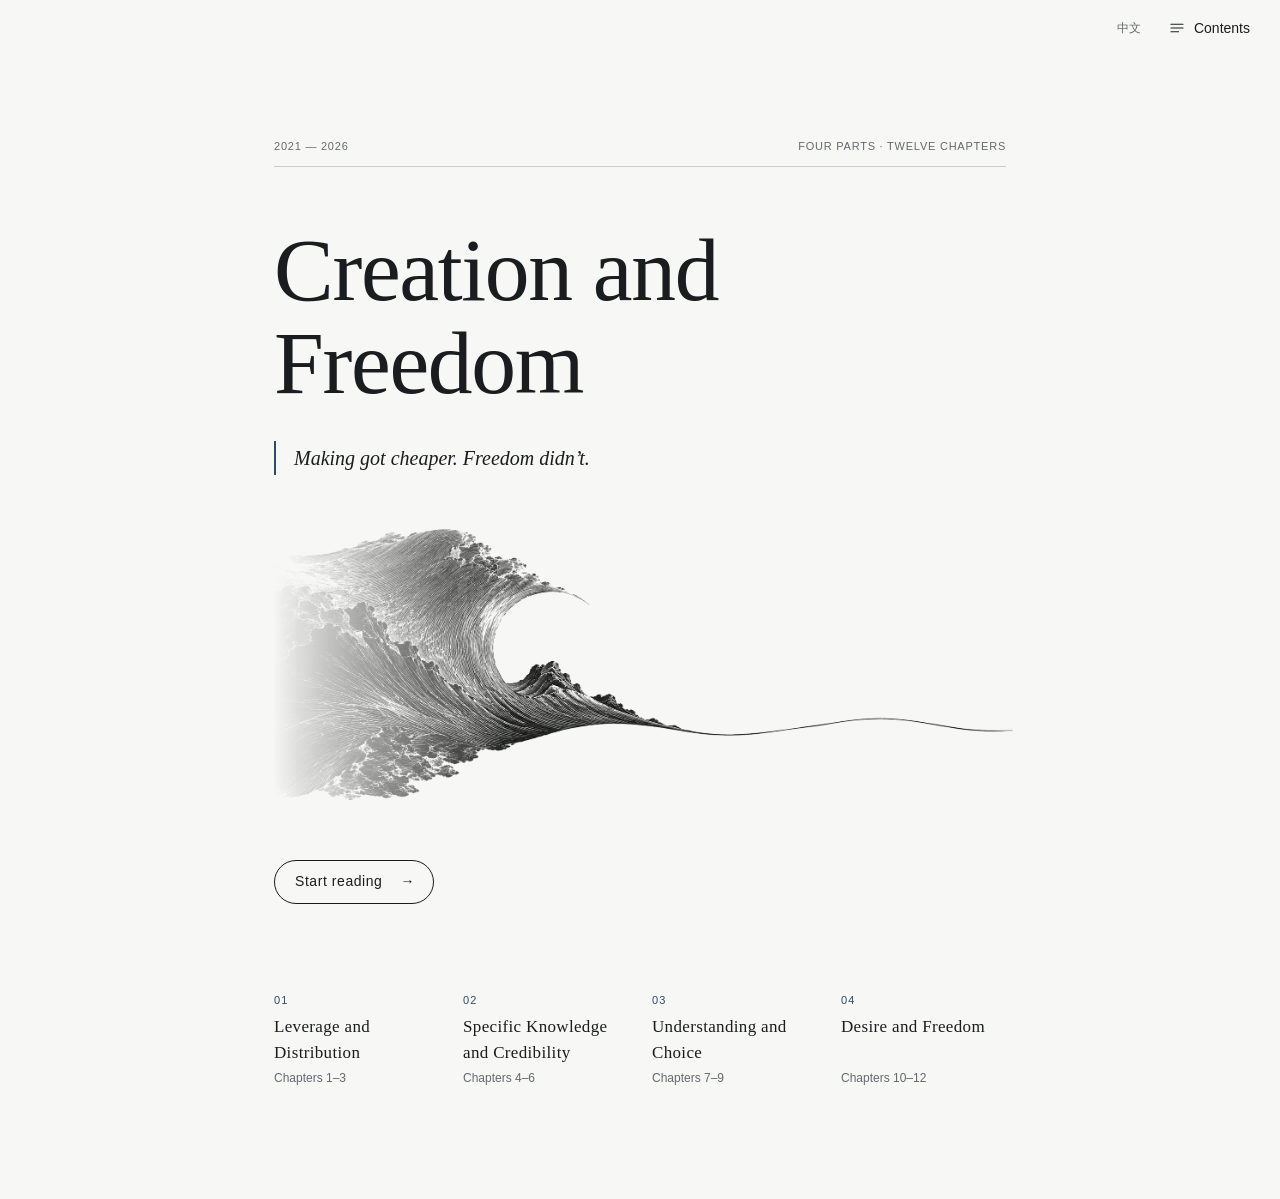
==== commit e8e69076: "Simplify cover separators for v2.4.2" ====
--- a/en/index.html
+++ b/en/index.html
@@ -64,7 +64,7 @@
 /* Cover */
 main{max-width:860px;margin:auto;padding:116px 64px 96px}
 #cover{max-width:760px;margin:auto;padding-top:24px}
-.cover-meta{display:flex;justify-content:space-between;gap:16px;border-bottom:1px solid var(--ink);padding-bottom:14px;font-size:11px;font-weight:500;letter-spacing:.14em;text-transform:uppercase;color:var(--secondary);font-variant-numeric:tabular-nums}
+.cover-meta{display:flex;justify-content:space-between;gap:16px;border-bottom:1px solid var(--line-strong);padding-bottom:14px;font-size:11px;font-weight:500;letter-spacing:.14em;text-transform:uppercase;color:var(--secondary);font-variant-numeric:tabular-nums}
 .cover-title{padding-top:56px}
 .cover-title h1{font-size:clamp(48px,7vw,92px);font-weight:600;line-height:1.18;letter-spacing:.08em;margin:0 0 20px}
 html[lang=en] .cover-title h1{letter-spacing:-.015em;line-height:1.04;font-weight:400}
@@ -76,13 +76,12 @@
 .cover-actions{display:flex;flex-wrap:wrap;align-items:center;gap:14px 24px;margin-top:48px}
 .reading-entry{display:inline-flex;gap:18px;align-items:center;justify-content:space-between;min-height:44px;padding:10px 18px 10px 20px;border:1px solid var(--ink);color:var(--ink);border-radius:999px;font-size:14px;font-weight:500;letter-spacing:.04em;line-height:1.5;text-decoration:none;transition:background-color .2s var(--ease),color .2s var(--ease)}
 :root[data-night] .reading-entry{border-color:var(--line-strong)}
-:root[data-night] :is(.cover-meta,.cover-index a){border-color:var(--line-strong)}
 .reading-entry span{transition:transform .2s var(--ease)}
 @media(hover:hover){.reading-entry:hover{background:var(--ink);color:var(--paper)}:root[data-night] .reading-entry:hover{border-color:var(--ink)}}.reading-entry:hover span{transform:translateX(3px)}
 .reading-entry:active{opacity:.85}
 .disclaimer{margin:0;font-size:12px;line-height:1.6;color:var(--secondary)}
 .cover-index{display:grid;grid-template-columns:repeat(4,minmax(0,1fr));gap:0 24px;margin-top:72px}
-.cover-index a{position:relative;display:grid;grid-template-rows:auto 1fr auto;align-content:start;gap:6px;min-height:44px;padding:16px 0 18px;border-top:1px solid var(--ink);text-decoration:none}
+.cover-index a{position:relative;display:grid;grid-template-rows:auto 1fr auto;align-content:start;gap:6px;min-height:44px;padding:17px 0 18px;text-decoration:none}
 .part-number{font:500 11px/1.4 var(--sans);letter-spacing:.1em;color:var(--accent);font-variant-numeric:tabular-nums}
 .part-name{font:500 17px/1.5 var(--serif);letter-spacing:.02em}
 .part-range{align-self:end;font-size:12px;color:var(--secondary)}
@@ -409,7 +408,7 @@
 </div><p id="tap-help" class="mark-help muted" hidden>Tap the left side to go back or the right side to continue. The center remains available for selecting text.</p><p class="mark-help muted">Select text to highlight or underline. Marks are saved in this browser.</p><p id="mark-storage-message" class="muted" hidden></p></details>
 <a class="toc-cover" href="#cover">Back to cover</a><nav id="panel-toc" class="book-toc" aria-label="Chapters"><div class="toc-group"><h2>Opening</h2><a href="#c00">Before We Begin</a></div><div class="toc-group"><h2>Part 1 · Leverage and Distribution</h2><a href="#c01"><span class="toc-number">01</span><span class="toc-title">Know What You Want</span></a><a href="#c02"><span class="toc-number">02</span><span class="toc-title">Who Gets the Time You Save</span></a><a href="#c03"><span class="toc-number">03</span><span class="toc-title">When Code Gets Cheaper, Who Owns the Value?</span></a></div><div class="toc-group"><h2>Part 2 · Specific Knowledge and Credibility</h2><a href="#c04"><span class="toc-number">04</span><span class="toc-title">Ten Thousand Iterations, Not Ten Thousand Hours</span></a><a href="#c05"><span class="toc-number">05</span><span class="toc-title">When the Tool Keeps Saying “You’re Right”</span></a><a href="#c06"><span class="toc-number">06</span><span class="toc-title">Credibility Means Being Willing to Lose a Sale</span></a></div><div class="toc-group"><h2>Part 3 · Understanding and Choice</h2><a href="#c07"><span class="toc-number">07</span><span class="toc-title">Good Products Are Hard to Vary</span></a><a href="#c08"><span class="toc-number">08</span><span class="toc-title">From Twenty Percent to Thirty-One</span></a><a href="#c09"><span class="toc-number">09</span><span class="toc-title">The Smallest Team, the Highest Trust</span></a></div><div class="toc-group"><h2>Part 4 · Desire and Freedom</h2><a href="#c10"><span class="toc-number">10</span><span class="toc-title">Desire Is a Contract to Be Unhappy</span></a><a href="#c11"><span class="toc-number">11</span><span class="toc-title">Can Creativity and Happiness Coexist?</span></a><a href="#c12"><span class="toc-number">12</span><span class="toc-title">Leaving Money on the Table</span></a></div><div class="toc-group"><h2>Closing</h2><a href="#c13">Afterword: Making Got Cheaper; Freedom Didn’t</a><a href="#c14">A Note on the Sources</a></div></nav>
 
-<p class="downloads"><a href="https://github.com/cleardusk/creation-and-freedom/releases/download/v2.4.1/creation-and-freedom-v2.4.1-en.epub" download>EPUB</a><a href="https://github.com/cleardusk/creation-and-freedom/releases/download/v2.4.1/creation-and-freedom-v2.4.1-en.pdf" download>PDF</a></p>
+<p class="downloads"><a href="https://github.com/cleardusk/creation-and-freedom/releases/download/v2.4.2/creation-and-freedom-v2.4.2-en.epub" download>EPUB</a><a href="https://github.com/cleardusk/creation-and-freedom/releases/download/v2.4.2/creation-and-freedom-v2.4.2-en.pdf" download>PDF</a></p>
 <p id="storage-message" class="muted" hidden>This browser cannot save your reading position.</p>
 </div></dialog>
 <dialog id="note-dialog" aria-labelledby="note-dialog-title" aria-modal="false"><div class="note-scroll">
